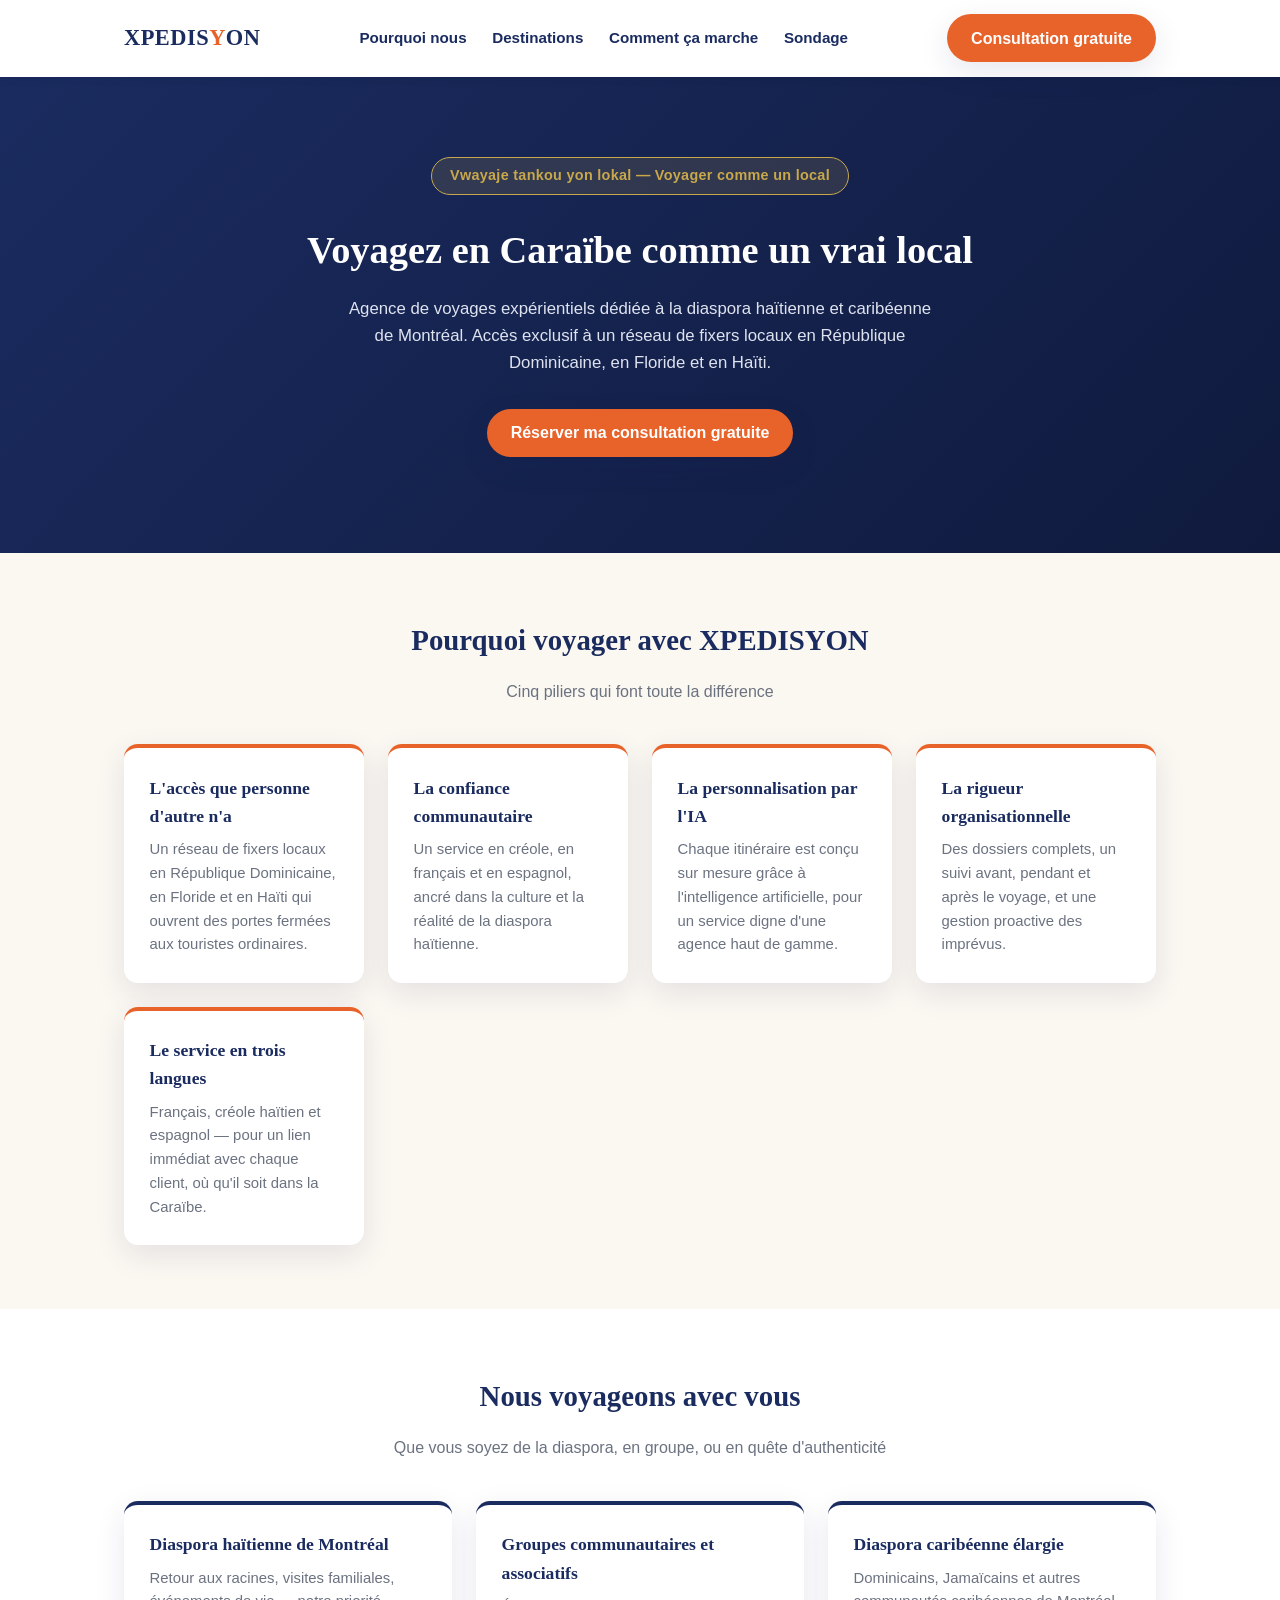
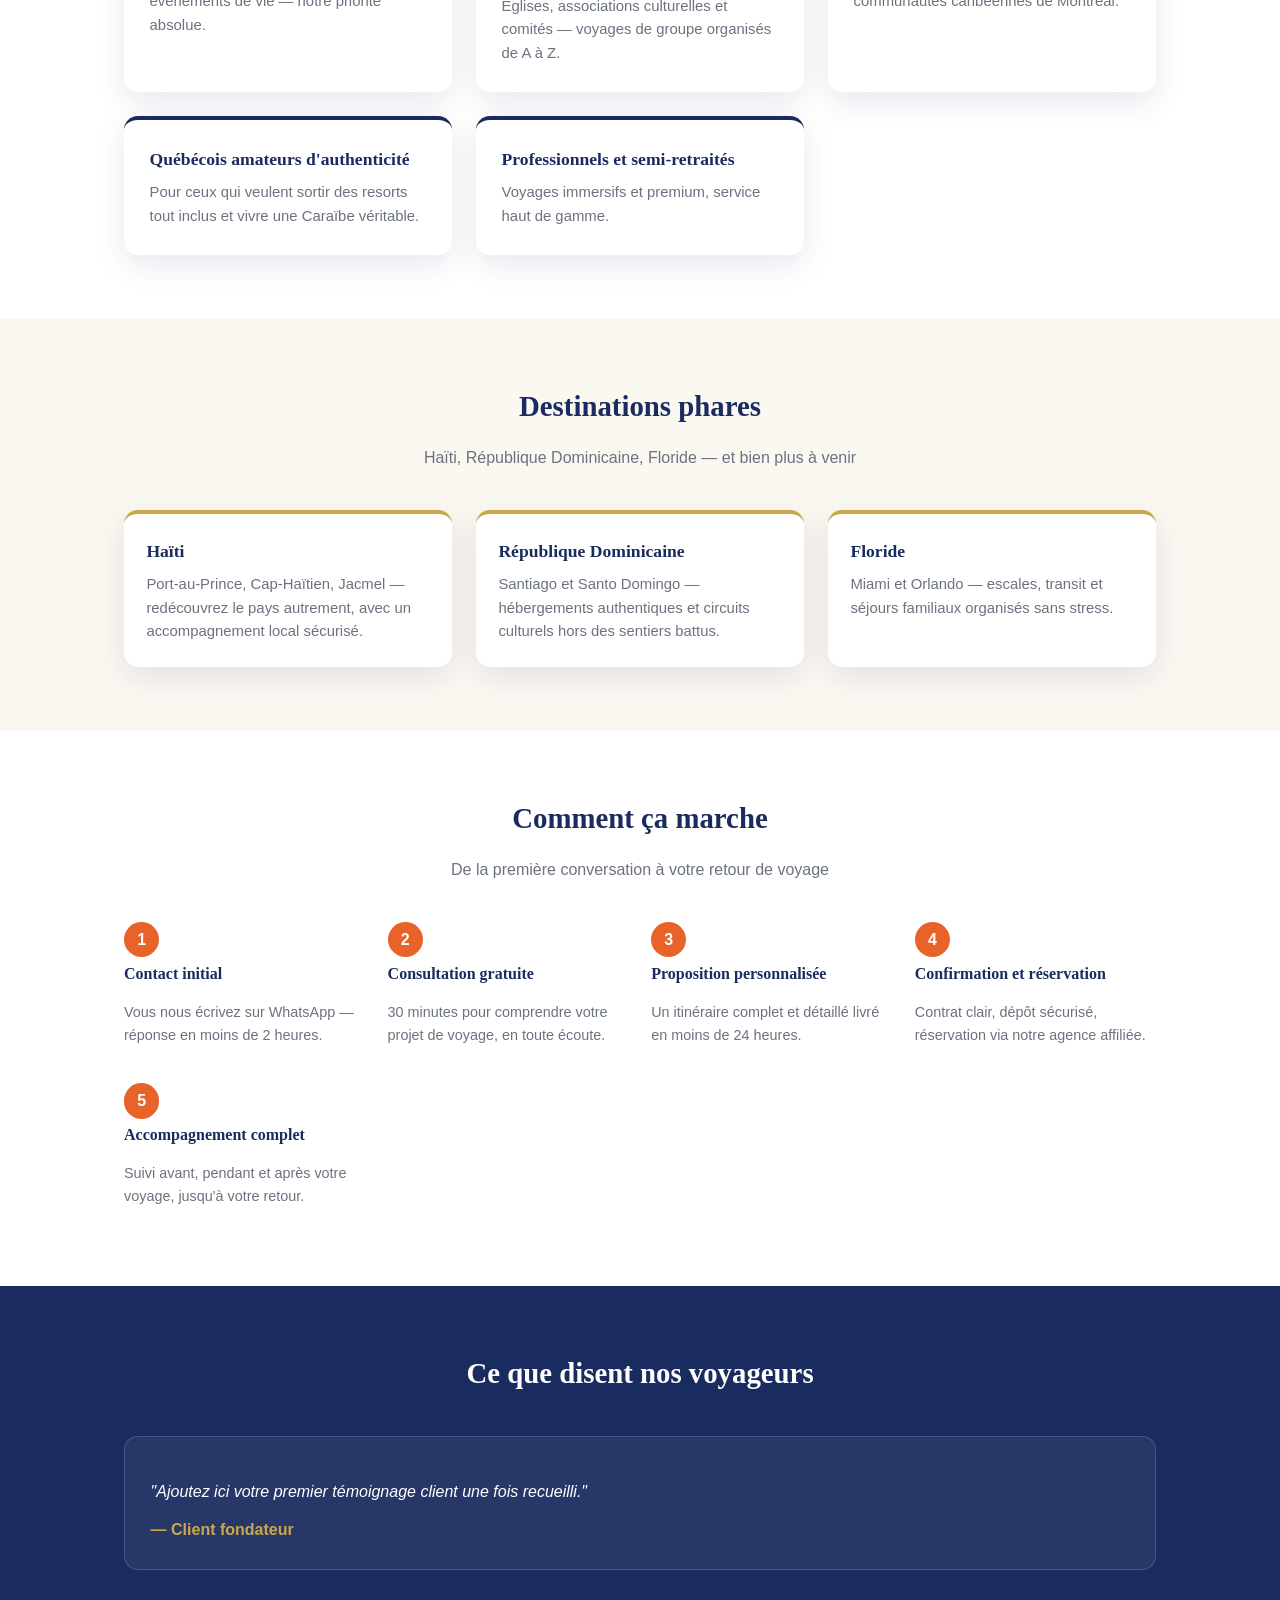
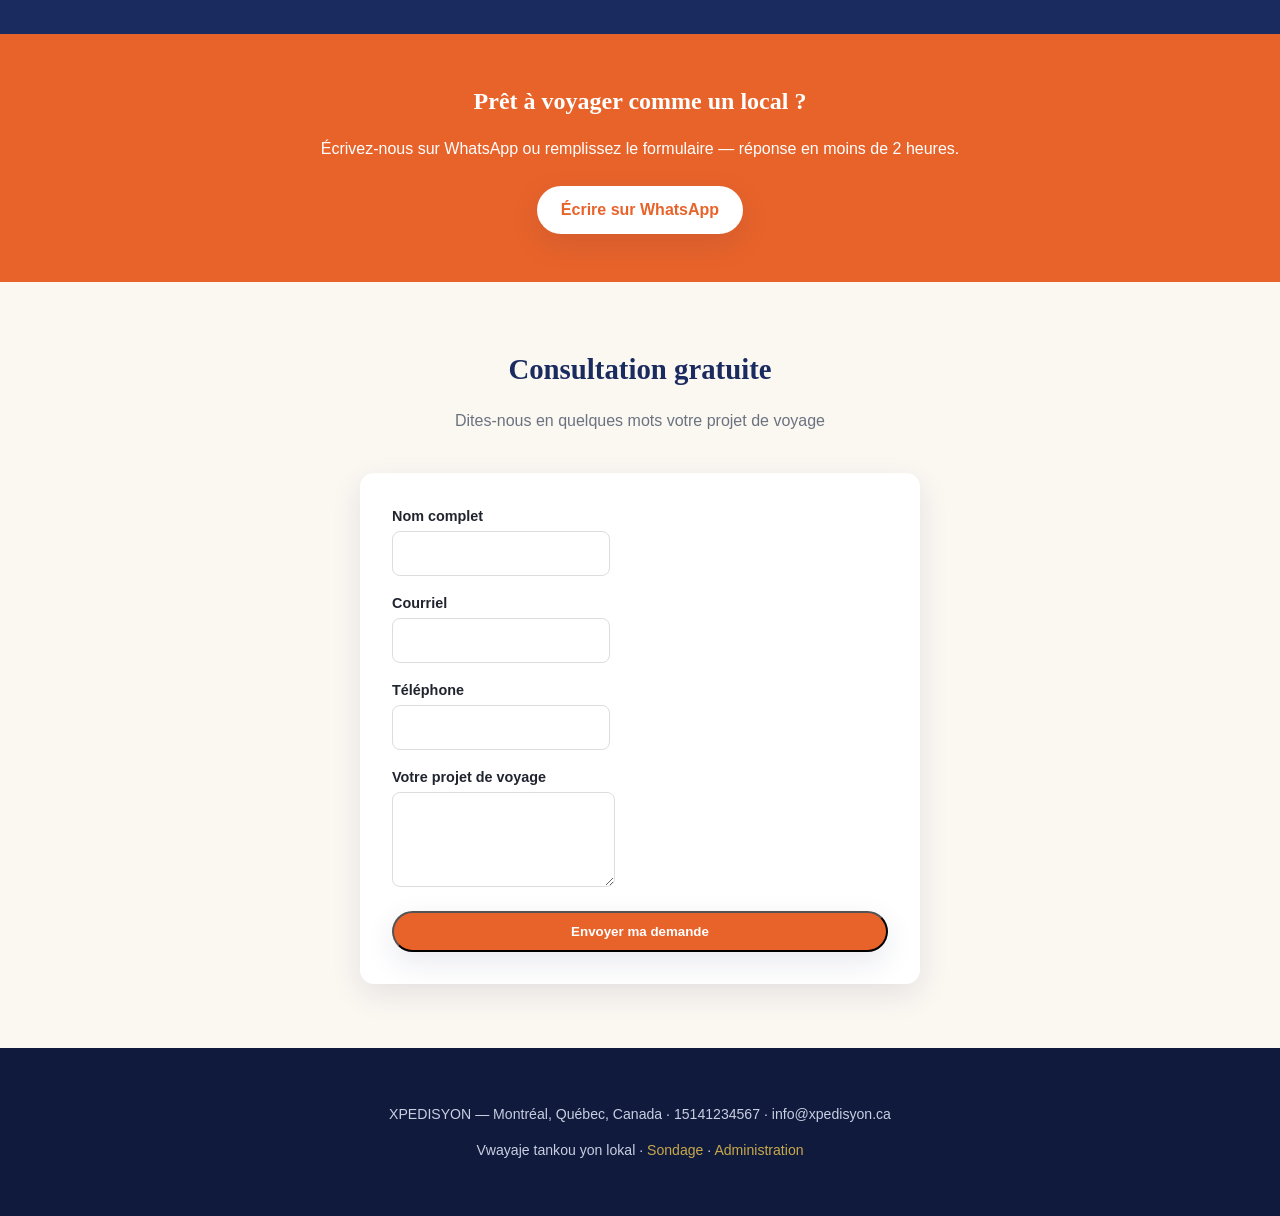
==== index.html @ b0c788e8 "Add files via upload Site initial XPEDISYON" ====
<!doctype html>
<html lang="fr">
<head>
<meta charset="utf-8" />
<meta name="viewport" content="width=device-width, initial-scale=1" />
<title>XPEDISYON — Voyages expérientiels caribéens</title>
<meta name="description" content="Agence de voyages expérientiels pour la diaspora haïtienne et caribéenne de Montréal. Vwayaje tankou yon lokal." />
<script src="https://identity.netlify.com/v1/netlify-identity-widget.js"></script>
<style>
  :root{
    --orange:#E8632A;
    --navy:#1A2B5F;
    --gold:#C9A84C;
    --cream:#FBF7F1;
    --ink:#20242E;
    --muted:#6B7280;
    --radius:14px;
    --shadow:0 10px 30px rgba(26,43,95,.10);
  }
  *{box-sizing:border-box}
  body{margin:0;font-family:"Segoe UI",Helvetica,Arial,sans-serif;color:var(--ink);background:var(--cream);line-height:1.6}
  h1,h2,h3{font-family:Georgia,"Times New Roman",serif;color:var(--navy);margin:0 0 .5rem}
  a{color:inherit}
  .wrap{max-width:1080px;margin:0 auto;padding:0 1.5rem}

  header{position:sticky;top:0;background:#fff;box-shadow:0 2px 10px rgba(0,0,0,.05);z-index:50}
  nav{display:flex;align-items:center;justify-content:space-between;padding:.9rem 1.5rem;max-width:1080px;margin:0 auto}
  .logo{font-family:Georgia,serif;font-weight:700;font-size:1.4rem;color:var(--navy);letter-spacing:.5px}
  .logo span{color:var(--orange)}
  .navlinks{display:flex;gap:1.6rem;font-size:.95rem;font-weight:600}
  .navlinks a{text-decoration:none;color:var(--navy)}
  .btn{display:inline-block;background:var(--orange);color:#fff;padding:.7rem 1.5rem;border-radius:999px;font-weight:700;text-decoration:none;box-shadow:var(--shadow);transition:transform .15s}
  .btn:hover{transform:translateY(-2px)}
  .btn-outline{background:transparent;border:2px solid var(--orange);color:var(--orange)}

  .hero{background:linear-gradient(135deg,var(--navy) 0%,#0f1a3d 100%);color:#fff;padding:5rem 0 6rem;text-align:center}
  .hero h1{color:#fff;font-size:2.4rem;max-width:760px;margin:0 auto .9rem}
  .hero p{max-width:600px;margin:0 auto 2rem;color:#dfe3f0;font-size:1.05rem}
  .slogan{display:inline-block;background:rgba(201,168,76,.15);border:1px solid var(--gold);color:var(--gold);padding:.4rem 1.1rem;border-radius:999px;font-weight:700;margin-bottom:1.6rem;font-size:.9rem;letter-spacing:.3px}

  section{padding:4rem 0}
  .section-title{text-align:center;max-width:640px;margin:0 auto 2.5rem}
  .section-title h2{font-size:1.8rem}
  .section-title p{color:var(--muted)}

  .grid{display:grid;gap:1.5rem}
  .grid-5{grid-template-columns:repeat(auto-fit,minmax(220px,1fr))}
  .grid-3{grid-template-columns:repeat(auto-fit,minmax(260px,1fr))}

  .card{background:#fff;border-radius:var(--radius);padding:1.6rem;box-shadow:var(--shadow);border-top:4px solid var(--orange)}
  .card h3{font-size:1.1rem;margin-bottom:.5rem}
  .card p{color:var(--muted);font-size:.93rem;margin:0}

  .segments .card{border-top-color:var(--navy)}
  .destinations .card{border-top-color:var(--gold);overflow:hidden;padding:0}
  .destinations .card img{width:100%;height:170px;object-fit:cover;display:block;background:#e5e5e5}
  .destinations .card .inner{padding:1.4rem}

  .process{background:#fff}
  .steps{counter-reset:step;display:grid;gap:1.4rem;grid-template-columns:repeat(auto-fit,minmax(200px,1fr))}
  .step{position:relative;padding-top:2.4rem}
  .step::before{counter-increment:step;content:counter(step);position:absolute;top:0;left:0;width:2.2rem;height:2.2rem;border-radius:50%;background:var(--orange);color:#fff;display:flex;align-items:center;justify-content:center;font-weight:700}
  .step h3{font-size:1rem}
  .step p{color:var(--muted);font-size:.9rem}

  .testimonials{background:var(--navy);color:#fff}
  .testimonials .section-title h2, .testimonials .section-title p{color:#fff}
  .t-card{background:rgba(255,255,255,.06);border:1px solid rgba(255,255,255,.15);border-radius:var(--radius);padding:1.6rem}
  .t-card p.quote{font-style:italic;margin-bottom:.8rem}
  .t-card p.name{color:var(--gold);font-weight:700;margin:0}

  .cta-band{background:var(--orange);color:#fff;text-align:center;padding:3rem 0}
  .cta-band h2{color:#fff}
  .cta-band .btn{background:#fff;color:var(--orange)}

  form.contact-form{display:grid;gap:1rem;max-width:560px;margin:0 auto;background:#fff;padding:2rem;border-radius:var(--radius);box-shadow:var(--shadow)}
  form.contact-form input, form.contact-form textarea{padding:.8rem;border:1px solid #ddd;border-radius:8px;font-family:inherit;font-size:.95rem}
  form.contact-form label{font-weight:600;font-size:.9rem;margin-bottom:.2rem;display:block}

  footer{background:#0f1a3d;color:#c9cee0;padding:2.5rem 0;text-align:center;font-size:.88rem}
  footer a{color:var(--gold);text-decoration:none}

  @media(max-width:640px){
    .navlinks{display:none}
    .hero h1{font-size:1.8rem}
  }
</style>
</head>
<body>

<header>
  <nav>
    <div class="logo">XPEDIS<span>Y</span>ON</div>
    <div class="navlinks">
      <a href="#piliers">Pourquoi nous</a>
      <a href="#destinations">Destinations</a>
      <a href="#processus">Comment ça marche</a>
      <a href="/sondage">Sondage</a>
    </div>
    <a href="#contact" class="btn">Consultation gratuite</a>
  </nav>
</header>

<section class="hero">
  <div class="wrap">
    <div class="slogan" id="slogan-full">Vwayaje tankou yon lokal</div>
    <h1 id="hero-titre">Voyagez en Caraïbe comme un vrai local</h1>
    <p id="hero-texte">Agence de voyages expérientiels dédiée à la diaspora haïtienne et caribéenne de Montréal.</p>
    <a href="#contact" class="btn">Réserver ma consultation gratuite</a>
  </div>
</section>

<section id="piliers">
  <div class="wrap">
    <div class="section-title">
      <h2>Pourquoi voyager avec XPEDISYON</h2>
      <p>Cinq piliers qui font toute la différence</p>
    </div>
    <div class="grid grid-5" id="piliers-list"></div>
  </div>
</section>

<section class="segments" style="background:#fff">
  <div class="wrap">
    <div class="section-title">
      <h2>Nous voyageons avec vous</h2>
      <p>Que vous soyez de la diaspora, en groupe, ou en quête d'authenticité</p>
    </div>
    <div class="grid grid-3" id="segments-list"></div>
  </div>
</section>

<section id="destinations" class="destinations">
  <div class="wrap">
    <div class="section-title">
      <h2>Destinations phares</h2>
      <p>Haïti, République Dominicaine, Floride — et bien plus à venir</p>
    </div>
    <div class="grid grid-3" id="destinations-list"></div>
  </div>
</section>

<section id="processus" class="process">
  <div class="wrap">
    <div class="section-title">
      <h2>Comment ça marche</h2>
      <p>De la première conversation à votre retour de voyage</p>
    </div>
    <div class="steps" id="processus-list"></div>
  </div>
</section>

<section class="testimonials">
  <div class="wrap">
    <div class="section-title">
      <h2>Ce que disent nos voyageurs</h2>
      <p></p>
    </div>
    <div class="grid grid-3" id="temoignages-list"></div>
  </div>
</section>

<div class="cta-band">
  <div class="wrap">
    <h2>Prêt à voyager comme un local ?</h2>
    <p style="margin-bottom:1.5rem">Écrivez-nous sur WhatsApp ou remplissez le formulaire — réponse en moins de 2 heures.</p>
    <a id="whatsapp-link" href="#" target="_blank" class="btn">Écrire sur WhatsApp</a>
  </div>
</div>

<section id="contact">
  <div class="wrap">
    <div class="section-title">
      <h2>Consultation gratuite</h2>
      <p>Dites-nous en quelques mots votre projet de voyage</p>
    </div>
    <form name="contact-xpedisyon" method="POST" data-netlify="true" netlify-honeypot="bot-field" class="contact-form">
      <input type="hidden" name="form-name" value="contact-xpedisyon" />
      <p class="hidden" style="display:none">
        <label>Ne pas remplir : <input name="bot-field" /></label>
      </p>
      <div>
        <label for="nom">Nom complet</label>
        <input type="text" id="nom" name="nom" required />
      </div>
      <div>
        <label for="courriel">Courriel</label>
        <input type="email" id="courriel" name="courriel" required />
      </div>
      <div>
        <label for="telephone">Téléphone</label>
        <input type="tel" id="telephone" name="telephone" />
      </div>
      <div>
        <label for="message">Votre projet de voyage</label>
        <textarea id="message" name="message" rows="4" required></textarea>
      </div>
      <button type="submit" class="btn">Envoyer ma demande</button>
    </form>
  </div>
</section>

<footer>
  <div class="wrap">
    <p id="footer-contact">XPEDISYON — Montréal, Québec, Canada</p>
    <p>Vwayaje tankou yon lokal · <a href="/sondage">Sondage</a> · <a href="/admin/">Administration</a></p>
  </div>
</footer>

<script>
  // Redirection standard Netlify Identity vers le panneau d'administration après confirmation
  if (window.netlifyIdentity) {
    window.netlifyIdentity.on("init", user => {
      if (!user) {
        window.netlifyIdentity.on("login", () => {
          document.location.href = "/admin/";
        });
      }
    });
  }

  fetch("config.json")
    .then(r => r.json())
    .then(d => {
      if (d.site) {
        document.getElementById("slogan-full").textContent = d.site.slogan + " — " + d.site.slogan_traduction;
        document.getElementById("hero-titre").textContent = d.site.hero_titre;
        document.getElementById("hero-texte").textContent = d.site.hero_texte;
      }
      if (d.contact) {
        const wa = d.contact.whatsapp || "";
        document.getElementById("whatsapp-link").href = "https://wa.me/" + wa;
        document.getElementById("footer-contact").textContent =
          "XPEDISYON — " + (d.contact.ville || "") +
          " · " + (d.contact.telephone || "") +
          " · " + (d.contact.email || "");
      }
      const piliers = document.getElementById("piliers-list");
      (d.piliers || []).forEach(p => {
        piliers.innerHTML += `<div class="card"><h3>${p.titre}</h3><p>${p.description}</p></div>`;
      });
      const segments = document.getElementById("segments-list");
      (d.segments || []).forEach(s => {
        segments.innerHTML += `<div class="card"><h3>${s.nom}</h3><p>${s.description}</p></div>`;
      });
      const dest = document.getElementById("destinations-list");
      (d.destinations || []).forEach(x => {
        dest.innerHTML += `<div class="card"><img src="${x.image || ''}" alt="${x.nom}" onerror="this.style.display='none'"/><div class="inner"><h3>${x.nom}</h3><p>${x.description}</p></div></div>`;
      });
      const proc = document.getElementById("processus-list");
      (d.processus || []).forEach(p => {
        proc.innerHTML += `<div class="step"><h3>${p.titre}</h3><p>${p.description}</p></div>`;
      });
      const temo = document.getElementById("temoignages-list");
      (d.temoignages || []).forEach(t => {
        temo.innerHTML += `<div class="t-card"><p class="quote">"${t.texte}"</p><p class="name">— ${t.nom}</p></div>`;
      });
    })
    .catch(err => console.warn("config.json non chargé :", err));
</script>

</body>
</html>
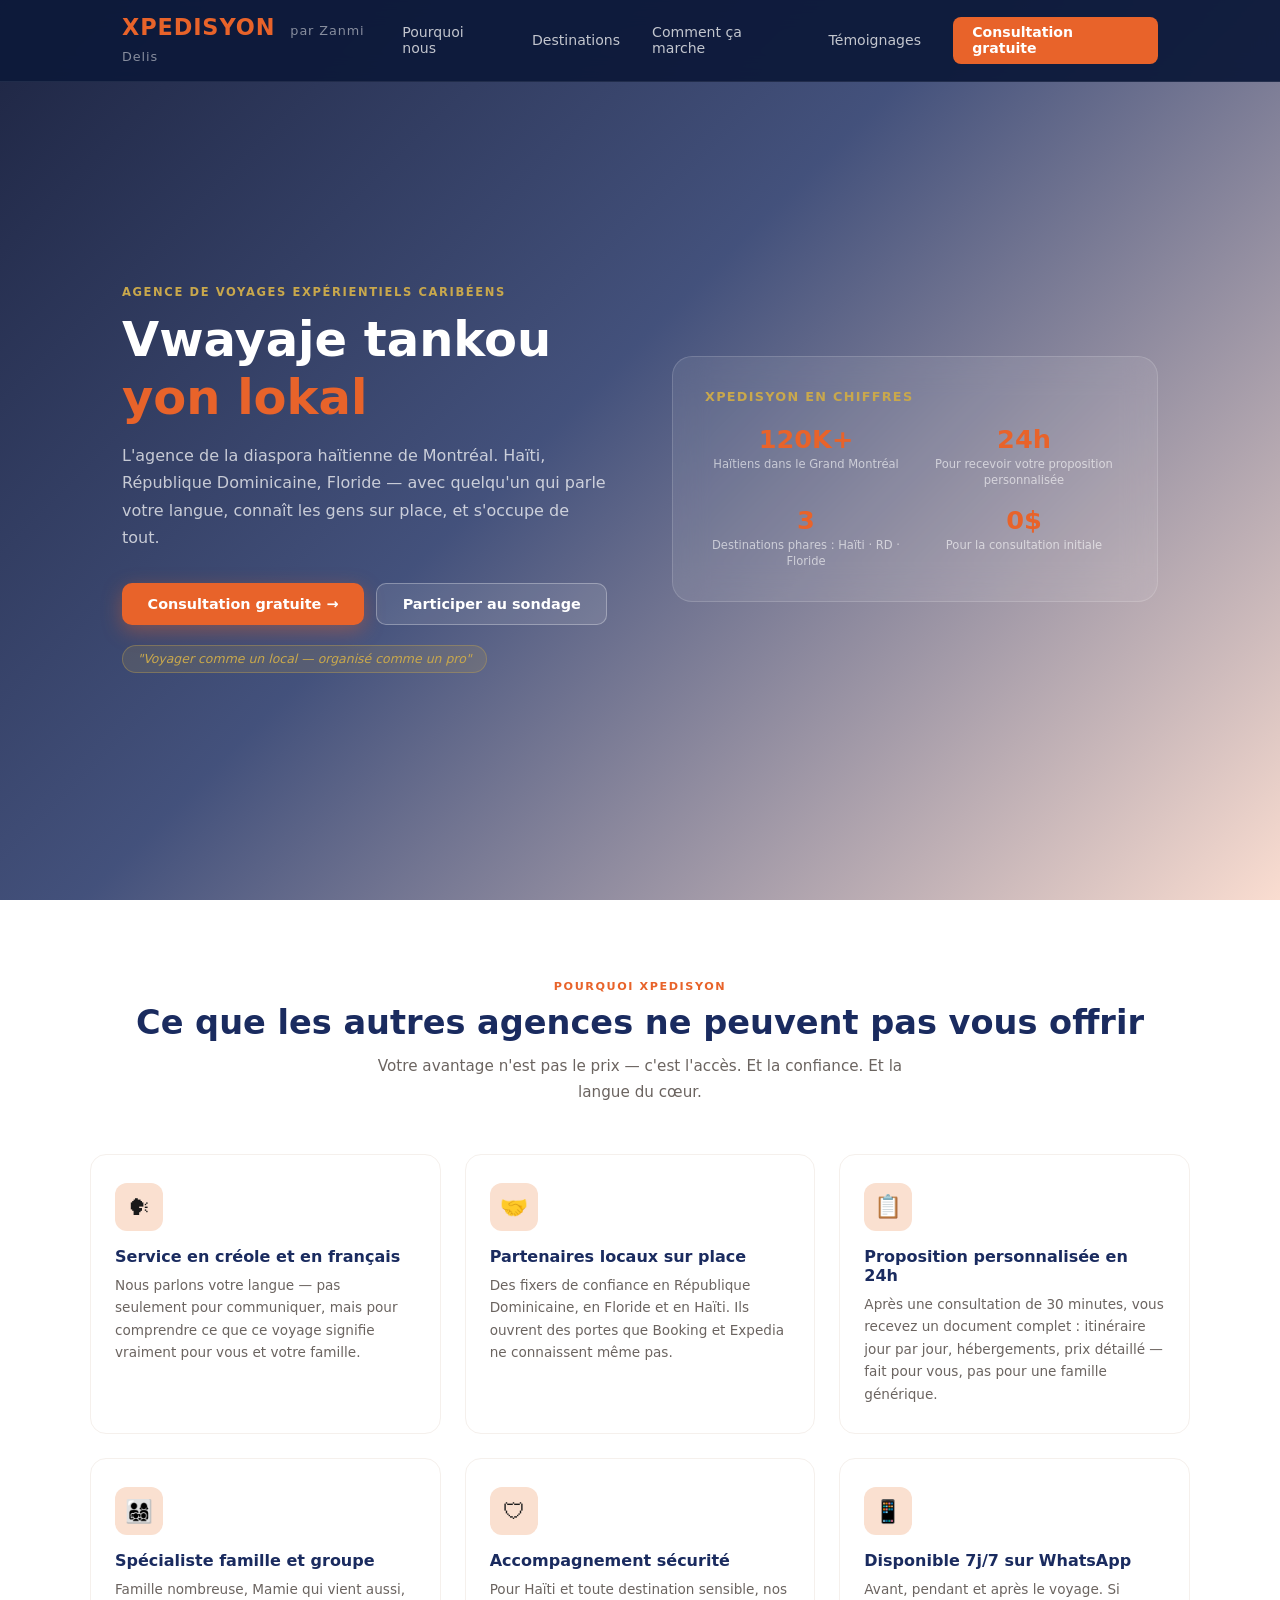
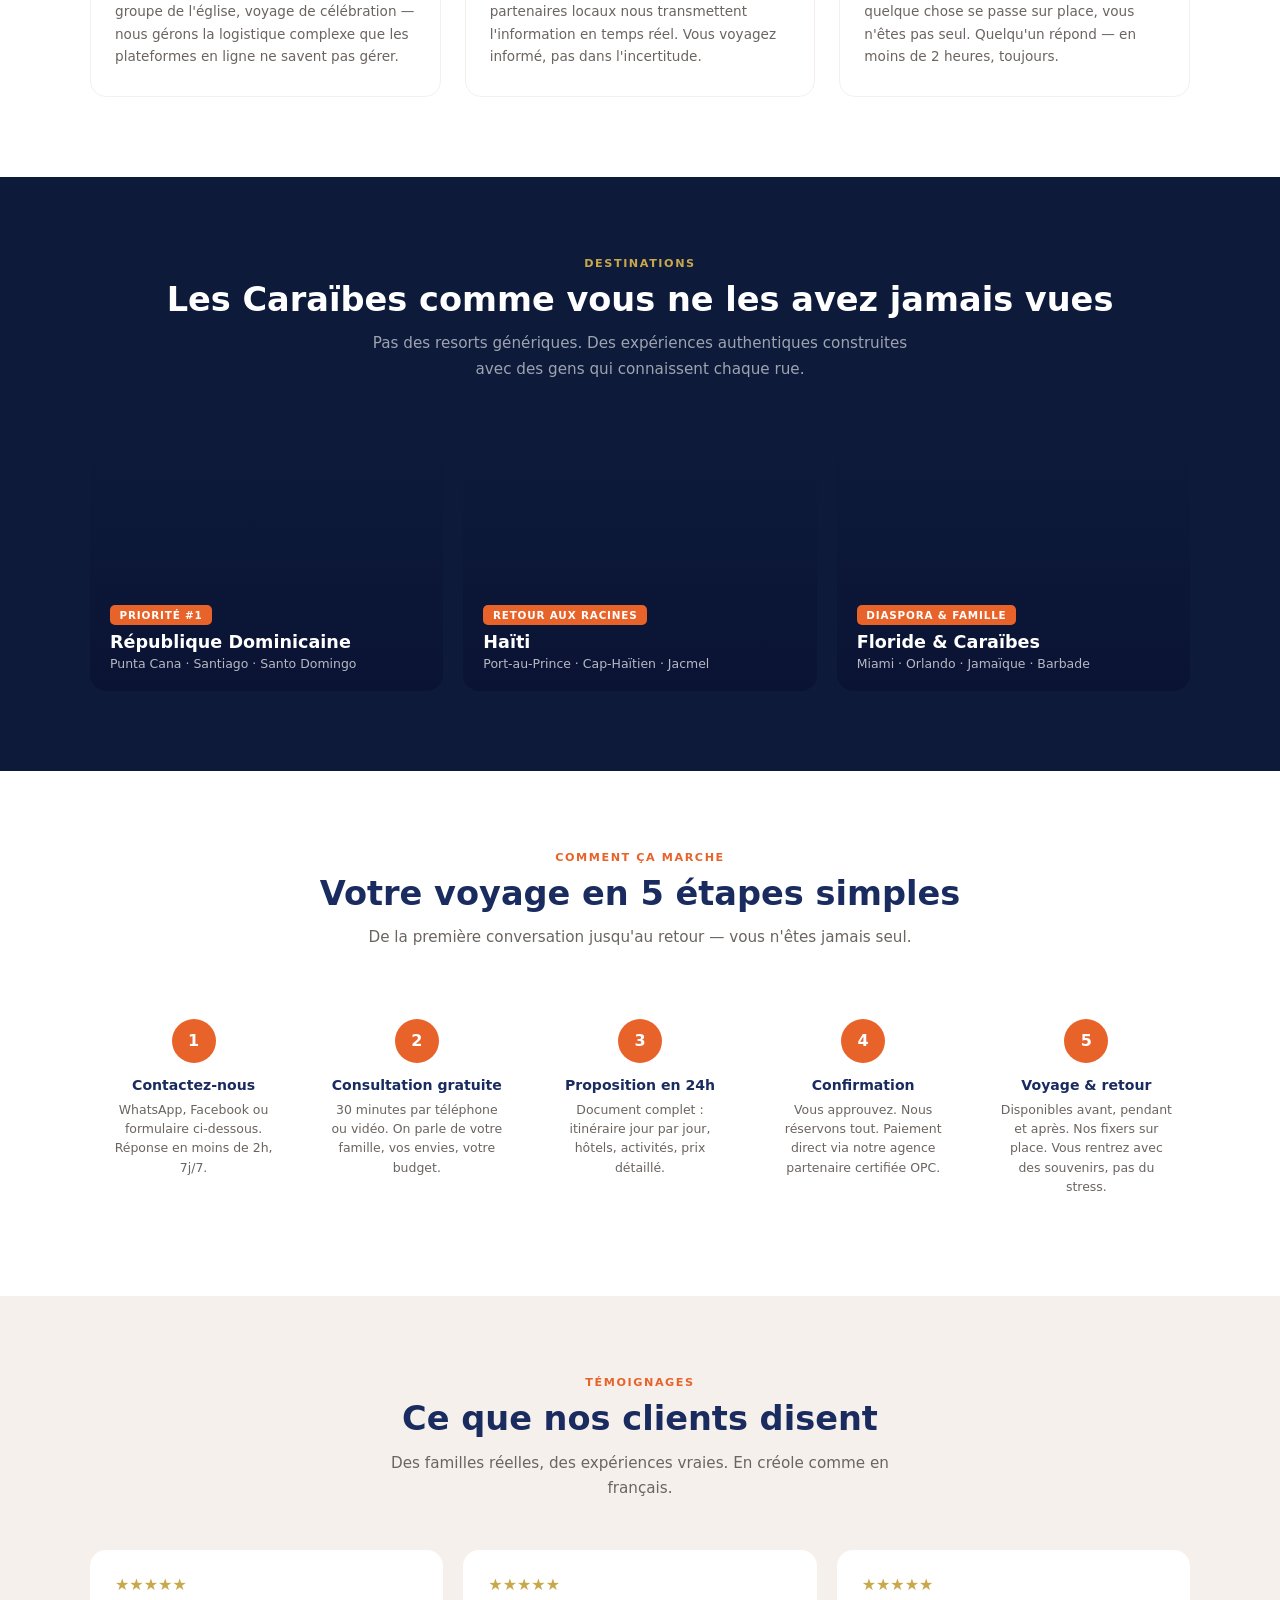
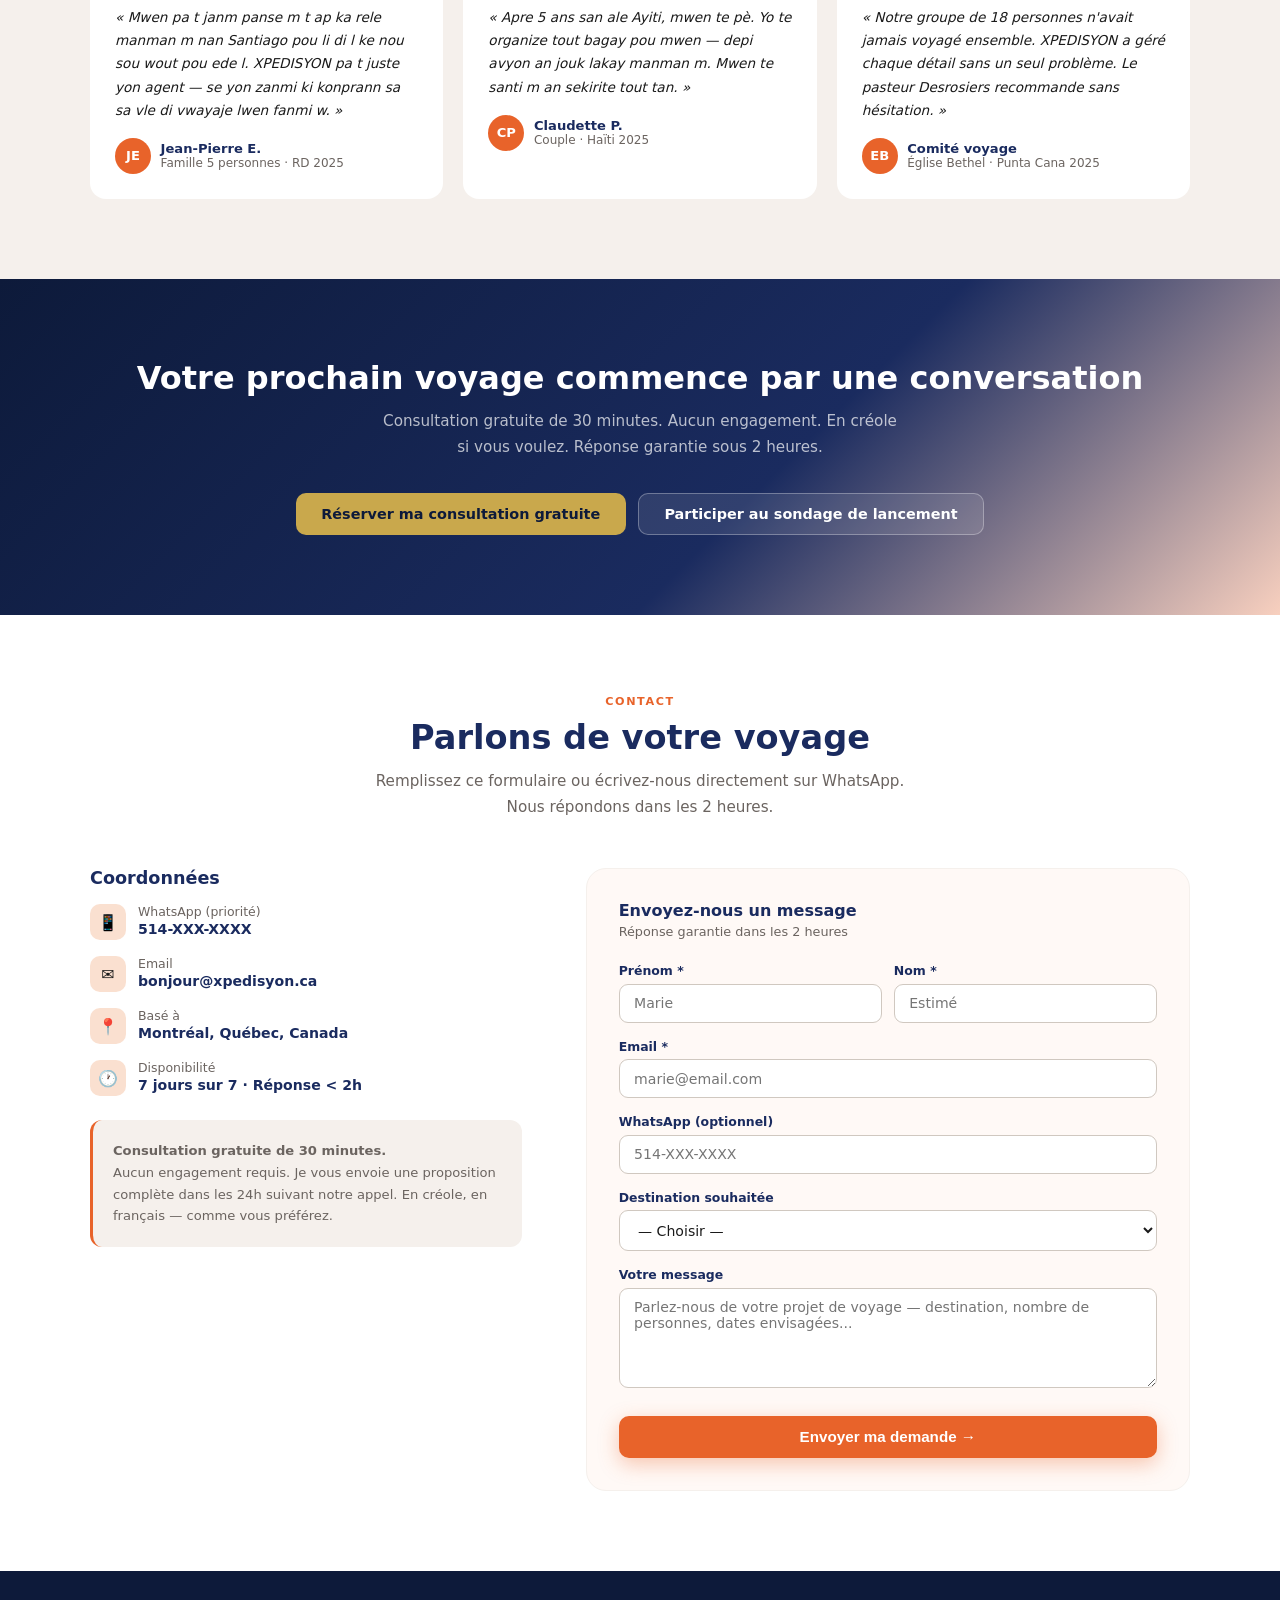
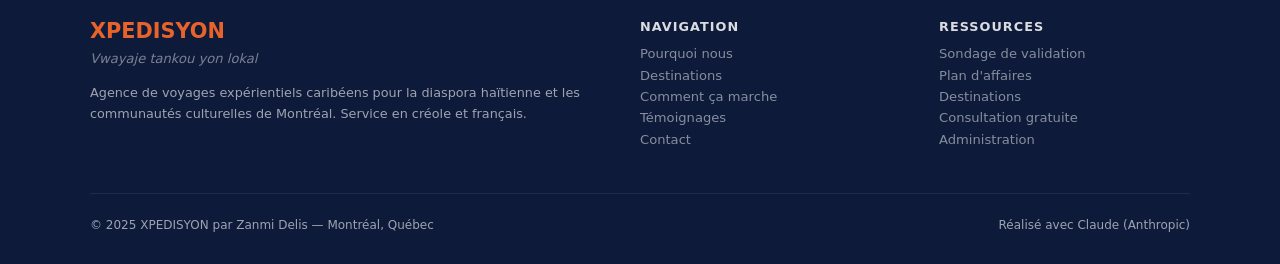
==== commit 4ae321b6: "Add files via upload" ====
--- a/index.html
+++ b/index.html
@@ -1,263 +1,434 @@
-<!doctype html>
+<!DOCTYPE html>
 <html lang="fr">
 <head>
-<meta charset="utf-8" />
-<meta name="viewport" content="width=device-width, initial-scale=1" />
-<title>XPEDISYON — Voyages expérientiels caribéens</title>
-<meta name="description" content="Agence de voyages expérientiels pour la diaspora haïtienne et caribéenne de Montréal. Vwayaje tankou yon lokal." />
+<meta charset="UTF-8">
+<meta name="viewport" content="width=device-width, initial-scale=1.0">
+<title>XPEDISYON — Agence de voyages expérientiels caribéens</title>
+<meta name="description" content="Agence de voyages caribéens pour la diaspora haïtienne de Montréal. Service en créole et français. Partenaires locaux sur place. Consultation gratuite.">
 <script src="https://identity.netlify.com/v1/netlify-identity-widget.js"></script>
 <style>
-  :root{
-    --orange:#E8632A;
-    --navy:#1A2B5F;
-    --gold:#C9A84C;
-    --cream:#FBF7F1;
-    --ink:#20242E;
-    --muted:#6B7280;
-    --radius:14px;
-    --shadow:0 10px 30px rgba(26,43,95,.10);
-  }
-  *{box-sizing:border-box}
-  body{margin:0;font-family:"Segoe UI",Helvetica,Arial,sans-serif;color:var(--ink);background:var(--cream);line-height:1.6}
-  h1,h2,h3{font-family:Georgia,"Times New Roman",serif;color:var(--navy);margin:0 0 .5rem}
-  a{color:inherit}
-  .wrap{max-width:1080px;margin:0 auto;padding:0 1.5rem}
-
-  header{position:sticky;top:0;background:#fff;box-shadow:0 2px 10px rgba(0,0,0,.05);z-index:50}
-  nav{display:flex;align-items:center;justify-content:space-between;padding:.9rem 1.5rem;max-width:1080px;margin:0 auto}
-  .logo{font-family:Georgia,serif;font-weight:700;font-size:1.4rem;color:var(--navy);letter-spacing:.5px}
-  .logo span{color:var(--orange)}
-  .navlinks{display:flex;gap:1.6rem;font-size:.95rem;font-weight:600}
-  .navlinks a{text-decoration:none;color:var(--navy)}
-  .btn{display:inline-block;background:var(--orange);color:#fff;padding:.7rem 1.5rem;border-radius:999px;font-weight:700;text-decoration:none;box-shadow:var(--shadow);transition:transform .15s}
-  .btn:hover{transform:translateY(-2px)}
-  .btn-outline{background:transparent;border:2px solid var(--orange);color:var(--orange)}
-
-  .hero{background:linear-gradient(135deg,var(--navy) 0%,#0f1a3d 100%);color:#fff;padding:5rem 0 6rem;text-align:center}
-  .hero h1{color:#fff;font-size:2.4rem;max-width:760px;margin:0 auto .9rem}
-  .hero p{max-width:600px;margin:0 auto 2rem;color:#dfe3f0;font-size:1.05rem}
-  .slogan{display:inline-block;background:rgba(201,168,76,.15);border:1px solid var(--gold);color:var(--gold);padding:.4rem 1.1rem;border-radius:999px;font-weight:700;margin-bottom:1.6rem;font-size:.9rem;letter-spacing:.3px}
-
-  section{padding:4rem 0}
-  .section-title{text-align:center;max-width:640px;margin:0 auto 2.5rem}
-  .section-title h2{font-size:1.8rem}
-  .section-title p{color:var(--muted)}
-
-  .grid{display:grid;gap:1.5rem}
-  .grid-5{grid-template-columns:repeat(auto-fit,minmax(220px,1fr))}
-  .grid-3{grid-template-columns:repeat(auto-fit,minmax(260px,1fr))}
-
-  .card{background:#fff;border-radius:var(--radius);padding:1.6rem;box-shadow:var(--shadow);border-top:4px solid var(--orange)}
-  .card h3{font-size:1.1rem;margin-bottom:.5rem}
-  .card p{color:var(--muted);font-size:.93rem;margin:0}
-
-  .segments .card{border-top-color:var(--navy)}
-  .destinations .card{border-top-color:var(--gold);overflow:hidden;padding:0}
-  .destinations .card img{width:100%;height:170px;object-fit:cover;display:block;background:#e5e5e5}
-  .destinations .card .inner{padding:1.4rem}
-
-  .process{background:#fff}
-  .steps{counter-reset:step;display:grid;gap:1.4rem;grid-template-columns:repeat(auto-fit,minmax(200px,1fr))}
-  .step{position:relative;padding-top:2.4rem}
-  .step::before{counter-increment:step;content:counter(step);position:absolute;top:0;left:0;width:2.2rem;height:2.2rem;border-radius:50%;background:var(--orange);color:#fff;display:flex;align-items:center;justify-content:center;font-weight:700}
-  .step h3{font-size:1rem}
-  .step p{color:var(--muted);font-size:.9rem}
-
-  .testimonials{background:var(--navy);color:#fff}
-  .testimonials .section-title h2, .testimonials .section-title p{color:#fff}
-  .t-card{background:rgba(255,255,255,.06);border:1px solid rgba(255,255,255,.15);border-radius:var(--radius);padding:1.6rem}
-  .t-card p.quote{font-style:italic;margin-bottom:.8rem}
-  .t-card p.name{color:var(--gold);font-weight:700;margin:0}
-
-  .cta-band{background:var(--orange);color:#fff;text-align:center;padding:3rem 0}
-  .cta-band h2{color:#fff}
-  .cta-band .btn{background:#fff;color:var(--orange)}
-
-  form.contact-form{display:grid;gap:1rem;max-width:560px;margin:0 auto;background:#fff;padding:2rem;border-radius:var(--radius);box-shadow:var(--shadow)}
-  form.contact-form input, form.contact-form textarea{padding:.8rem;border:1px solid #ddd;border-radius:8px;font-family:inherit;font-size:.95rem}
-  form.contact-form label{font-weight:600;font-size:.9rem;margin-bottom:.2rem;display:block}
-
-  footer{background:#0f1a3d;color:#c9cee0;padding:2.5rem 0;text-align:center;font-size:.88rem}
-  footer a{color:var(--gold);text-decoration:none}
-
-  @media(max-width:640px){
-    .navlinks{display:none}
-    .hero h1{font-size:1.8rem}
-  }
+:root{
+  --orange:#E8632A; --orange-dark:#C4511F; --orange-light:#FAE0D0;
+  --navy:#1A2B5F; --navy-dark:#0D1A3A; --teal:#1B7A8A;
+  --gold:#C9A84C; --white:#FFFFFF; --off:#FFF9F6;
+  --gray:#F5F0EC; --mid:#D0C8C0; --muted:#6B6460; --text:#1A1A1A;
+}
+*{box-sizing:border-box;margin:0;padding:0}
+html{scroll-behavior:smooth}
+body{font-family:'Segoe UI',system-ui,sans-serif;color:var(--text);background:var(--white)}
+
+/* NAV */
+nav{position:fixed;top:0;left:0;right:0;z-index:100;background:rgba(13,26,58,.95);backdrop-filter:blur(12px);border-bottom:1px solid rgba(255,255,255,.08)}
+.nav-inner{max-width:1100px;margin:0 auto;padding:.9rem 2rem;display:flex;align-items:center;justify-content:space-between}
+.nav-logo{font-size:1.4rem;font-weight:800;color:var(--orange);letter-spacing:.04em;text-decoration:none}
+.nav-logo span{font-weight:400;font-size:.8rem;color:rgba(255,255,255,.5);margin-left:.4rem}
+.nav-links{display:flex;gap:2rem;align-items:center}
+.nav-links a{color:rgba(255,255,255,.75);text-decoration:none;font-size:.88rem;transition:color .15s}
+.nav-links a:hover{color:var(--orange)}
+.nav-cta{background:var(--orange);color:#fff!important;padding:.45rem 1.2rem;border-radius:8px;font-weight:600!important}
+.nav-cta:hover{background:var(--orange-dark)!important}
+.hamburger{display:none;flex-direction:column;gap:5px;cursor:pointer;padding:4px}
+.hamburger span{width:22px;height:2px;background:rgba(255,255,255,.8);border-radius:2px;transition:all .3s}
+@media(max-width:680px){
+  .nav-links{display:none;position:fixed;top:58px;left:0;right:0;background:rgba(13,26,58,.98);flex-direction:column;padding:1.5rem 2rem;gap:1.25rem;border-bottom:1px solid rgba(255,255,255,.1)}
+  .nav-links.open{display:flex}
+  .hamburger{display:flex}
+}
+
+/* HERO */
+.hero{min-height:100vh;display:flex;align-items:center;position:relative;overflow:hidden;padding-top:58px}
+.hero-bg{position:absolute;inset:0;background:linear-gradient(135deg,rgba(10,18,50,.92) 0%,rgba(26,43,95,.82) 45%,rgba(232,99,42,.22) 100%),url('https://images.unsplash.com/photo-1506953823976-52e1fdc0149a?w=1600&q=80&fit=crop') center/cover no-repeat}
+.hero-inner{position:relative;z-index:1;max-width:1100px;margin:0 auto;padding:4rem 2rem;display:grid;grid-template-columns:1fr 1fr;gap:4rem;align-items:center}
+.hero-eyebrow{font-size:.72rem;font-weight:700;letter-spacing:.14em;text-transform:uppercase;color:var(--gold);margin-bottom:.75rem}
+.hero-title{font-size:clamp(2rem,4vw,3rem);font-weight:800;color:var(--white);line-height:1.2;margin-bottom:1rem}
+.hero-title span{color:var(--orange)}
+.hero-sub{font-size:1rem;color:rgba(255,255,255,.72);line-height:1.7;margin-bottom:2rem}
+.hero-btns{display:flex;gap:.75rem;flex-wrap:wrap}
+.btn{display:inline-flex;align-items:center;gap:.5rem;padding:.75rem 1.6rem;border-radius:10px;font-size:.9rem;font-weight:600;cursor:pointer;text-decoration:none;transition:all .2s;border:none}
+.btn-primary{background:var(--orange);color:#fff;box-shadow:0 6px 20px rgba(232,99,42,.4)}
+.btn-primary:hover{background:var(--orange-dark);transform:translateY(-2px)}
+.btn-outline{background:rgba(255,255,255,.1);color:#fff;border:1.5px solid rgba(255,255,255,.3)}
+.btn-outline:hover{background:rgba(255,255,255,.18)}
+.hero-card{background:rgba(255,255,255,.08);backdrop-filter:blur(16px);border:1px solid rgba(255,255,255,.15);border-radius:20px;padding:2rem}
+.hero-card h3{color:var(--gold);font-size:.8rem;letter-spacing:.1em;text-transform:uppercase;margin-bottom:1.25rem}
+.stat-grid{display:grid;grid-template-columns:1fr 1fr;gap:1rem}
+.stat{text-align:center}
+.stat-num{font-size:1.6rem;font-weight:800;color:var(--orange)}
+.stat-label{font-size:.72rem;color:rgba(255,255,255,.6);margin-top:2px;line-height:1.4}
+.slogan-pill{display:inline-block;background:rgba(201,168,76,.15);border:1px solid rgba(201,168,76,.35);color:var(--gold);font-size:.78rem;font-style:italic;padding:.35rem .9rem;border-radius:20px;margin-top:1.25rem}
+@media(max-width:768px){
+  .hero-inner{grid-template-columns:1fr;gap:2.5rem}
+  .hero-card{display:none}
+}
+
+/* DIFFERENTIATEURS */
+.section{padding:5rem 2rem}
+.section-inner{max-width:1100px;margin:0 auto}
+.section-eyebrow{font-size:.7rem;font-weight:700;letter-spacing:.14em;text-transform:uppercase;color:var(--orange);margin-bottom:.5rem;text-align:center}
+.section-title{font-size:clamp(1.5rem,3vw,2.1rem);font-weight:800;color:var(--navy);text-align:center;margin-bottom:.6rem;line-height:1.3}
+.section-sub{font-size:.95rem;color:var(--muted);text-align:center;max-width:560px;margin:0 auto 3rem;line-height:1.7}
+.pillars{display:grid;grid-template-columns:repeat(3,1fr);gap:1.5rem}
+@media(max-width:760px){.pillars{grid-template-columns:1fr}}
+.pillar{background:var(--white);border:1.5px solid var(--gray);border-radius:16px;padding:1.75rem 1.5rem;transition:all .2s}
+.pillar:hover{border-color:var(--orange);box-shadow:0 8px 30px rgba(232,99,42,.1);transform:translateY(-3px)}
+.pillar-icon{width:48px;height:48px;border-radius:12px;background:var(--orange-light);display:flex;align-items:center;justify-content:center;margin-bottom:1rem;font-size:1.4rem}
+.pillar h3{font-size:1rem;font-weight:700;color:var(--navy);margin-bottom:.5rem}
+.pillar p{font-size:.85rem;color:var(--muted);line-height:1.65}
+
+/* DESTINATIONS */
+.destinations-bg{background:var(--navy-dark);padding:5rem 2rem}
+.dest-grid{display:grid;grid-template-columns:repeat(3,1fr);gap:1.25rem;margin-top:3rem}
+@media(max-width:760px){.dest-grid{grid-template-columns:1fr}}
+.dest-card{border-radius:16px;overflow:hidden;position:relative;height:260px;cursor:pointer;transition:transform .2s}
+.dest-card:hover{transform:scale(1.02)}
+.dest-img{position:absolute;inset:0;background-size:cover;background-position:center}
+.dest-overlay{position:absolute;inset:0;background:linear-gradient(to top,rgba(10,18,50,.9) 0%,rgba(10,18,50,.2) 60%,transparent 100%)}
+.dest-content{position:absolute;bottom:0;left:0;right:0;padding:1.25rem}
+.dest-tag{display:inline-block;background:var(--orange);color:#fff;font-size:.65rem;font-weight:700;letter-spacing:.08em;text-transform:uppercase;padding:.25rem .6rem;border-radius:5px;margin-bottom:.4rem}
+.dest-name{font-size:1.1rem;font-weight:700;color:#fff;margin-bottom:.25rem}
+.dest-sub{font-size:.78rem;color:rgba(255,255,255,.7)}
+.section-title-light{color:var(--white)!important}
+.section-sub-light{color:rgba(255,255,255,.6)!important}
+
+/* COMMENT CA MARCHE */
+.steps{display:grid;grid-template-columns:repeat(5,1fr);gap:1rem;margin-top:3rem;position:relative}
+@media(max-width:900px){.steps{grid-template-columns:1fr 1fr}}
+@media(max-width:500px){.steps{grid-template-columns:1fr}}
+.step{text-align:center;padding:1.25rem 1rem}
+.step-num{width:44px;height:44px;border-radius:50%;background:var(--orange);color:#fff;font-size:1rem;font-weight:800;display:flex;align-items:center;justify-content:center;margin:0 auto .9rem}
+.step h4{font-size:.88rem;font-weight:700;color:var(--navy);margin-bottom:.4rem}
+.step p{font-size:.78rem;color:var(--muted);line-height:1.55}
+
+/* TEMOIGNAGES */
+.testimonials-bg{background:var(--gray);padding:5rem 2rem}
+.testi-grid{display:grid;grid-template-columns:repeat(3,1fr);gap:1.25rem;margin-top:3rem}
+@media(max-width:760px){.testi-grid{grid-template-columns:1fr}}
+.testi{background:var(--white);border-radius:16px;padding:1.5rem;border:1.5px solid transparent;transition:border-color .2s}
+.testi:hover{border-color:var(--orange)}
+.testi-stars{color:var(--gold);font-size:1rem;margin-bottom:.75rem}
+.testi-text{font-size:.85rem;color:var(--text);line-height:1.7;font-style:italic;margin-bottom:1rem}
+.testi-author{display:flex;align-items:center;gap:.6rem}
+.testi-avatar{width:36px;height:36px;border-radius:50%;background:var(--orange);color:#fff;font-size:.82rem;font-weight:700;display:flex;align-items:center;justify-content:center;flex-shrink:0}
+.testi-name{font-size:.82rem;font-weight:600;color:var(--navy)}
+.testi-context{font-size:.75rem;color:var(--muted)}
+
+/* CTA BANDE */
+.cta-band{background:linear-gradient(135deg,var(--navy-dark) 0%,var(--navy) 60%,rgba(232,99,42,.3) 100%);padding:5rem 2rem;text-align:center}
+.cta-band h2{font-size:clamp(1.5rem,3vw,2rem);font-weight:800;color:#fff;margin-bottom:.75rem}
+.cta-band p{color:rgba(255,255,255,.7);font-size:.95rem;margin-bottom:2rem;max-width:520px;margin-left:auto;margin-right:auto;line-height:1.7}
+.cta-btns{display:flex;gap:.75rem;justify-content:center;flex-wrap:wrap}
+.btn-gold{background:var(--gold);color:var(--navy-dark)!important;font-weight:700}
+.btn-gold:hover{background:#b8940a;transform:translateY(-2px)}
+
+/* CONTACT */
+.contact-section{padding:5rem 2rem;background:var(--white)}
+.contact-grid{display:grid;grid-template-columns:1fr 1.4fr;gap:4rem;align-items:start;margin-top:3rem}
+@media(max-width:760px){.contact-grid{grid-template-columns:1fr;gap:2.5rem}}
+.contact-info h3{font-size:1.1rem;font-weight:700;color:var(--navy);margin-bottom:1rem}
+.contact-item{display:flex;align-items:flex-start;gap:.75rem;margin-bottom:1rem}
+.contact-icon{width:36px;height:36px;border-radius:10px;background:var(--orange-light);display:flex;align-items:center;justify-content:center;flex-shrink:0;font-size:1rem}
+.contact-label{font-size:.78rem;color:var(--muted);margin-bottom:2px}
+.contact-val{font-size:.88rem;font-weight:600;color:var(--navy)}
+.contact-note{background:var(--gray);border-radius:12px;padding:1.25rem;margin-top:1.5rem;font-size:.82rem;color:var(--muted);line-height:1.65;border-left:3px solid var(--orange)}
+.form-card{background:var(--off);border:1.5px solid var(--gray);border-radius:20px;padding:2rem}
+.form-card h3{font-size:1rem;font-weight:700;color:var(--navy);margin-bottom:.25rem}
+.form-card p{font-size:.8rem;color:var(--muted);margin-bottom:1.5rem}
+.form-group{margin-bottom:1rem}
+.form-group label{display:block;font-size:.78rem;font-weight:600;color:var(--navy);margin-bottom:.35rem}
+.form-group input,.form-group select,.form-group textarea{width:100%;padding:.65rem .9rem;border:1.5px solid var(--mid);border-radius:9px;font-size:.88rem;font-family:inherit;color:var(--text);background:var(--white);outline:none;transition:border-color .15s}
+.form-group input:focus,.form-group select:focus,.form-group textarea:focus{border-color:var(--orange)}
+.form-group textarea{resize:vertical;min-height:100px}
+.form-row{display:grid;grid-template-columns:1fr 1fr;gap:.75rem}
+@media(max-width:480px){.form-row{grid-template-columns:1fr}}
+.form-submit{width:100%;background:var(--orange);color:#fff;border:none;padding:.8rem;border-radius:10px;font-size:.95rem;font-weight:700;cursor:pointer;transition:all .2s;margin-top:.5rem;box-shadow:0 6px 20px rgba(232,99,42,.35)}
+.form-submit:hover{background:var(--orange-dark);transform:translateY(-1px)}
+.form-success{display:none;text-align:center;padding:2rem;background:var(--off);border-radius:12px}
+.form-success h4{color:var(--navy);font-size:1.1rem;margin-bottom:.5rem}
+.form-success p{color:var(--muted);font-size:.85rem;line-height:1.6}
+
+/* FOOTER */
+footer{background:var(--navy-dark);padding:3rem 2rem 2rem;color:rgba(255,255,255,.6)}
+.footer-inner{max-width:1100px;margin:0 auto}
+.footer-top{display:grid;grid-template-columns:2fr 1fr 1fr;gap:3rem;margin-bottom:2.5rem}
+@media(max-width:680px){.footer-top{grid-template-columns:1fr;gap:2rem}}
+.footer-brand{font-size:1.3rem;font-weight:800;color:var(--orange);margin-bottom:.5rem}
+.footer-tagline{font-size:.82rem;color:rgba(255,255,255,.45);font-style:italic;margin-bottom:1rem}
+.footer-col h4{font-size:.8rem;font-weight:700;color:rgba(255,255,255,.85);letter-spacing:.08em;text-transform:uppercase;margin-bottom:.75rem}
+.footer-col a{display:block;font-size:.82rem;color:rgba(255,255,255,.5);text-decoration:none;margin-bottom:.4rem;transition:color .15s}
+.footer-col a:hover{color:var(--orange)}
+.footer-bottom{border-top:1px solid rgba(255,255,255,.08);padding-top:1.5rem;display:flex;justify-content:space-between;align-items:center;flex-wrap:wrap;gap:.75rem;font-size:.75rem}
+.footer-bottom a{color:rgba(255,255,255,.4);text-decoration:none}
 </style>
 </head>
 <body>
 
-<header>
-  <nav>
-    <div class="logo">XPEDIS<span>Y</span>ON</div>
-    <div class="navlinks">
-      <a href="#piliers">Pourquoi nous</a>
+<!-- NAV -->
+<nav>
+  <div class="nav-inner">
+    <a href="#" class="nav-logo">XPEDISYON <span>par Zanmi Delis</span></a>
+    <div class="nav-links" id="nav-menu">
+      <a href="#differentiateurs">Pourquoi nous</a>
       <a href="#destinations">Destinations</a>
-      <a href="#processus">Comment ça marche</a>
-      <a href="/sondage">Sondage</a>
-    </div>
-    <a href="#contact" class="btn">Consultation gratuite</a>
-  </nav>
-</header>
-
+      <a href="#comment">Comment ça marche</a>
+      <a href="#temoignages">Témoignages</a>
+      <a href="#contact" class="nav-cta">Consultation gratuite</a>
+    </div>
+    <div class="hamburger" onclick="toggleMenu()" id="hamburger">
+      <span></span><span></span><span></span>
+    </div>
+  </div>
+</nav>
+
+<!-- HERO -->
 <section class="hero">
-  <div class="wrap">
-    <div class="slogan" id="slogan-full">Vwayaje tankou yon lokal</div>
-    <h1 id="hero-titre">Voyagez en Caraïbe comme un vrai local</h1>
-    <p id="hero-texte">Agence de voyages expérientiels dédiée à la diaspora haïtienne et caribéenne de Montréal.</p>
-    <a href="#contact" class="btn">Réserver ma consultation gratuite</a>
-  </div>
-</section>
-
-<section id="piliers">
-  <div class="wrap">
-    <div class="section-title">
-      <h2>Pourquoi voyager avec XPEDISYON</h2>
-      <p>Cinq piliers qui font toute la différence</p>
-    </div>
-    <div class="grid grid-5" id="piliers-list"></div>
-  </div>
-</section>
-
-<section class="segments" style="background:#fff">
-  <div class="wrap">
-    <div class="section-title">
-      <h2>Nous voyageons avec vous</h2>
-      <p>Que vous soyez de la diaspora, en groupe, ou en quête d'authenticité</p>
-    </div>
-    <div class="grid grid-3" id="segments-list"></div>
-  </div>
-</section>
-
-<section id="destinations" class="destinations">
-  <div class="wrap">
-    <div class="section-title">
-      <h2>Destinations phares</h2>
-      <p>Haïti, République Dominicaine, Floride — et bien plus à venir</p>
-    </div>
-    <div class="grid grid-3" id="destinations-list"></div>
-  </div>
-</section>
-
-<section id="processus" class="process">
-  <div class="wrap">
-    <div class="section-title">
-      <h2>Comment ça marche</h2>
-      <p>De la première conversation à votre retour de voyage</p>
-    </div>
-    <div class="steps" id="processus-list"></div>
-  </div>
-</section>
-
-<section class="testimonials">
-  <div class="wrap">
-    <div class="section-title">
-      <h2>Ce que disent nos voyageurs</h2>
-      <p></p>
-    </div>
-    <div class="grid grid-3" id="temoignages-list"></div>
-  </div>
-</section>
-
-<div class="cta-band">
-  <div class="wrap">
-    <h2>Prêt à voyager comme un local ?</h2>
-    <p style="margin-bottom:1.5rem">Écrivez-nous sur WhatsApp ou remplissez le formulaire — réponse en moins de 2 heures.</p>
-    <a id="whatsapp-link" href="#" target="_blank" class="btn">Écrire sur WhatsApp</a>
-  </div>
-</div>
-
-<section id="contact">
-  <div class="wrap">
-    <div class="section-title">
-      <h2>Consultation gratuite</h2>
-      <p>Dites-nous en quelques mots votre projet de voyage</p>
-    </div>
-    <form name="contact-xpedisyon" method="POST" data-netlify="true" netlify-honeypot="bot-field" class="contact-form">
-      <input type="hidden" name="form-name" value="contact-xpedisyon" />
-      <p class="hidden" style="display:none">
-        <label>Ne pas remplir : <input name="bot-field" /></label>
-      </p>
+  <div class="hero-bg"></div>
+  <div class="hero-inner">
+    <div>
+      <div class="hero-eyebrow" id="hero-eyebrow">Agence de voyages expérientiels caribéens</div>
+      <h1 class="hero-title" id="hero-titre">Vwayaje tankou<br><span>yon lokal</span></h1>
+      <p class="hero-sub" id="hero-texte">L'agence de la diaspora haïtienne de Montréal.</p>
+      <div class="hero-btns">
+        <a href="#contact" class="btn btn-primary">Consultation gratuite &rarr;</a>
+        <a href="sondage.html" class="btn btn-outline">Participer au sondage</a>
+      </div>
+      <div class="slogan-pill" id="slogan-pill">"Voyager comme un local — organisé comme un pro"</div>
+    </div>
+    <div class="hero-card">
+      <h3>XPEDISYON en chiffres</h3>
+      <div class="stat-grid" id="stats-list"></div>
+    </div>
+  </div>
+</section>
+
+<!-- DIFFÉRENCIATEURS -->
+<section class="section" id="differentiateurs">
+  <div class="section-inner">
+    <div class="section-eyebrow">Pourquoi XPEDISYON</div>
+    <h2 class="section-title">Ce que les autres agences ne peuvent pas vous offrir</h2>
+    <p class="section-sub">Votre avantage n'est pas le prix — c'est l'accès. Et la confiance. Et la langue du cœur.</p>
+    <div class="pillars" id="pillars-list"></div>
+  </div>
+</section>
+
+<!-- DESTINATIONS -->
+<section class="destinations-bg" id="destinations">
+  <div class="section-inner">
+    <div class="section-eyebrow" style="color:var(--gold)">Destinations</div>
+    <h2 class="section-title section-title-light">Les Caraïbes comme vous ne les avez jamais vues</h2>
+    <p class="section-sub section-sub-light">Pas des resorts génériques. Des expériences authentiques construites avec des gens qui connaissent chaque rue.</p>
+    <div class="dest-grid" id="dest-list"></div>
+  </div>
+</section>
+
+<!-- COMMENT CA MARCHE -->
+<section class="section" id="comment">
+  <div class="section-inner">
+    <div class="section-eyebrow">Comment ça marche</div>
+    <h2 class="section-title">Votre voyage en 5 étapes simples</h2>
+    <p class="section-sub">De la première conversation jusqu'au retour — vous n'êtes jamais seul.</p>
+    <div class="steps" id="steps-list"></div>
+  </div>
+</section>
+
+<!-- TÉMOIGNAGES -->
+<section class="testimonials-bg" id="temoignages">
+  <div class="section-inner">
+    <div class="section-eyebrow">Témoignages</div>
+    <h2 class="section-title">Ce que nos clients disent</h2>
+    <p class="section-sub">Des familles réelles, des expériences vraies. En créole comme en français.</p>
+    <div class="testi-grid" id="testi-list"></div>
+  </div>
+</section>
+
+<!-- CTA BANDE -->
+<section class="cta-band">
+  <h2>Votre prochain voyage commence par une conversation</h2>
+  <p>Consultation gratuite de 30 minutes. Aucun engagement. En créole si vous voulez. Réponse garantie sous 2 heures.</p>
+  <div class="cta-btns">
+    <a href="#contact" class="btn btn-gold">Réserver ma consultation gratuite</a>
+    <a href="sondage.html" class="btn btn-outline">Participer au sondage de lancement</a>
+  </div>
+</section>
+
+<!-- CONTACT -->
+<section class="contact-section" id="contact">
+  <div class="section-inner">
+    <div class="section-eyebrow">Contact</div>
+    <h2 class="section-title">Parlons de votre voyage</h2>
+    <p class="section-sub">Remplissez ce formulaire ou écrivez-nous directement sur WhatsApp. Nous répondons dans les 2 heures.</p>
+    <div class="contact-grid">
+      <div class="contact-info">
+        <h3>Coordonnées</h3>
+        <div class="contact-item">
+          <div class="contact-icon">📱</div>
+          <div><div class="contact-label">WhatsApp (priorité)</div><div class="contact-val" id="contact-whatsapp">514-XXX-XXXX</div></div>
+        </div>
+        <div class="contact-item">
+          <div class="contact-icon">✉️</div>
+          <div><div class="contact-label">Email</div><div class="contact-val" id="contact-email">bonjour@xpedisyon.ca</div></div>
+        </div>
+        <div class="contact-item">
+          <div class="contact-icon">📍</div>
+          <div><div class="contact-label">Basé à</div><div class="contact-val" id="contact-ville">Montréal, Québec, Canada</div></div>
+        </div>
+        <div class="contact-item">
+          <div class="contact-icon">🕐</div>
+          <div><div class="contact-label">Disponibilité</div><div class="contact-val" id="contact-dispo">7 jours sur 7 · Réponse &lt; 2h</div></div>
+        </div>
+        <div class="contact-note">
+          <strong>Consultation gratuite de 30 minutes.</strong><br>
+          Aucun engagement requis. Je vous envoie une proposition complète dans les 24h suivant notre appel. En créole, en français — comme vous préférez.
+        </div>
+      </div>
+      <div class="form-card">
+        <h3>Envoyez-nous un message</h3>
+        <p>Réponse garantie dans les 2 heures</p>
+        <form name="contact" method="POST" data-netlify="true" netlify-honeypot="bot-field" onsubmit="handleSubmit(event)">
+          <input type="hidden" name="form-name" value="contact">
+          <input type="hidden" name="bot-field" style="display:none">
+          <div class="form-row">
+            <div class="form-group">
+              <label>Prénom *</label>
+              <input type="text" name="prenom" required placeholder="Marie">
+            </div>
+            <div class="form-group">
+              <label>Nom *</label>
+              <input type="text" name="nom" required placeholder="Estimé">
+            </div>
+          </div>
+          <div class="form-group">
+            <label>Email *</label>
+            <input type="email" name="email" required placeholder="marie@email.com">
+          </div>
+          <div class="form-group">
+            <label>WhatsApp (optionnel)</label>
+            <input type="tel" name="whatsapp" placeholder="514-XXX-XXXX">
+          </div>
+          <div class="form-group">
+            <label>Destination souhaitée</label>
+            <select name="destination">
+              <option value="">— Choisir —</option>
+              <option>Haïti</option>
+              <option>République Dominicaine</option>
+              <option>Floride (Miami / Orlando)</option>
+              <option>Autre Caraïbe</option>
+              <option>Je ne sais pas encore</option>
+            </select>
+          </div>
+          <div class="form-group">
+            <label>Votre message</label>
+            <textarea name="message" placeholder="Parlez-nous de votre projet de voyage — destination, nombre de personnes, dates envisagées..."></textarea>
+          </div>
+          <button type="submit" class="form-submit">Envoyer ma demande &rarr;</button>
+        </form>
+        <div class="form-success" id="form-success">
+          <div style="font-size:2.5rem;margin-bottom:.75rem">✓</div>
+          <h4>Message envoyé !</h4>
+          <p>Merci pour votre message. Nous vous répondrons dans les 2 heures, en créole ou en français selon votre préférence.</p>
+        </div>
+      </div>
+    </div>
+  </div>
+</section>
+
+<!-- FOOTER -->
+<footer>
+  <div class="footer-inner">
+    <div class="footer-top">
       <div>
-        <label for="nom">Nom complet</label>
-        <input type="text" id="nom" name="nom" required />
-      </div>
-      <div>
-        <label for="courriel">Courriel</label>
-        <input type="email" id="courriel" name="courriel" required />
-      </div>
-      <div>
-        <label for="telephone">Téléphone</label>
-        <input type="tel" id="telephone" name="telephone" />
-      </div>
-      <div>
-        <label for="message">Votre projet de voyage</label>
-        <textarea id="message" name="message" rows="4" required></textarea>
-      </div>
-      <button type="submit" class="btn">Envoyer ma demande</button>
-    </form>
-  </div>
-</section>
-
-<footer>
-  <div class="wrap">
-    <p id="footer-contact">XPEDISYON — Montréal, Québec, Canada</p>
-    <p>Vwayaje tankou yon lokal · <a href="/sondage">Sondage</a> · <a href="/admin/">Administration</a></p>
+        <div class="footer-brand">XPEDISYON</div>
+        <div class="footer-tagline">Vwayaje tankou yon lokal</div>
+        <p style="font-size:.8rem;line-height:1.65">Agence de voyages expérientiels caribéens pour la diaspora haïtienne et les communautés culturelles de Montréal. Service en créole et français.</p>
+      </div>
+      <div class="footer-col">
+        <h4>Navigation</h4>
+        <a href="#differentiateurs">Pourquoi nous</a>
+        <a href="#destinations">Destinations</a>
+        <a href="#comment">Comment ça marche</a>
+        <a href="#temoignages">Témoignages</a>
+        <a href="#contact">Contact</a>
+      </div>
+      <div class="footer-col">
+        <h4>Ressources</h4>
+        <a href="sondage.html">Sondage de validation</a>
+        <a href="#">Plan d'affaires</a>
+        <a href="#">Destinations</a>
+        <a href="#contact">Consultation gratuite</a>
+        <a href="/admin/">Administration</a>
+      </div>
+    </div>
+    <div class="footer-bottom">
+      <span>© 2025 XPEDISYON par Zanmi Delis — Montréal, Québec</span>
+      <span>Réalisé avec Claude (Anthropic)</span>
+    </div>
   </div>
 </footer>
 
 <script>
-  // Redirection standard Netlify Identity vers le panneau d'administration après confirmation
-  if (window.netlifyIdentity) {
-    window.netlifyIdentity.on("init", user => {
-      if (!user) {
-        window.netlifyIdentity.on("login", () => {
-          document.location.href = "/admin/";
-        });
-      }
+function toggleMenu(){
+  document.getElementById('nav-menu').classList.toggle('open');
+}
+document.querySelectorAll('.nav-links a').forEach(a=>{
+  a.addEventListener('click',()=>document.getElementById('nav-menu').classList.remove('open'));
+});
+function handleSubmit(e){
+  e.preventDefault();
+  const form=e.target;
+  fetch('/',{method:'POST',headers:{'Content-Type':'application/x-www-form-urlencoded'},
+    body:new URLSearchParams(new FormData(form)).toString()})
+  .then(()=>{
+    form.style.display='none';
+    document.getElementById('form-success').style.display='block';
+  }).catch(()=>{form.submit();});
+}
+
+// Redirection standard Netlify Identity vers /admin après confirmation de compte
+if (window.netlifyIdentity) {
+  window.netlifyIdentity.on("init", user => {
+    if (!user) {
+      window.netlifyIdentity.on("login", () => { document.location.href = "/admin/"; });
+    }
+  });
+}
+
+// Chargement du contenu dynamique depuis config.json (géré via /admin)
+fetch('config.json')
+  .then(r => r.json())
+  .then(d => {
+    if (d.hero) {
+      document.getElementById('hero-eyebrow').textContent = d.hero.eyebrow;
+      document.getElementById('hero-titre').innerHTML = d.hero.titre_ligne1 + '<br><span>' + d.hero.titre_ligne2 + '</span>';
+      document.getElementById('hero-texte').textContent = d.hero.texte;
+      document.getElementById('slogan-pill').textContent = d.hero.slogan_pill;
+    }
+    const stats = document.getElementById('stats-list');
+    (d.stats || []).forEach(s => {
+      stats.innerHTML += '<div class="stat"><div class="stat-num">' + s.nombre + '</div><div class="stat-label">' + s.libelle + '</div></div>';
     });
-  }
-
-  fetch("config.json")
-    .then(r => r.json())
-    .then(d => {
-      if (d.site) {
-        document.getElementById("slogan-full").textContent = d.site.slogan + " — " + d.site.slogan_traduction;
-        document.getElementById("hero-titre").textContent = d.site.hero_titre;
-        document.getElementById("hero-texte").textContent = d.site.hero_texte;
-      }
-      if (d.contact) {
-        const wa = d.contact.whatsapp || "";
-        document.getElementById("whatsapp-link").href = "https://wa.me/" + wa;
-        document.getElementById("footer-contact").textContent =
-          "XPEDISYON — " + (d.contact.ville || "") +
-          " · " + (d.contact.telephone || "") +
-          " · " + (d.contact.email || "");
-      }
-      const piliers = document.getElementById("piliers-list");
-      (d.piliers || []).forEach(p => {
-        piliers.innerHTML += `<div class="card"><h3>${p.titre}</h3><p>${p.description}</p></div>`;
-      });
-      const segments = document.getElementById("segments-list");
-      (d.segments || []).forEach(s => {
-        segments.innerHTML += `<div class="card"><h3>${s.nom}</h3><p>${s.description}</p></div>`;
-      });
-      const dest = document.getElementById("destinations-list");
-      (d.destinations || []).forEach(x => {
-        dest.innerHTML += `<div class="card"><img src="${x.image || ''}" alt="${x.nom}" onerror="this.style.display='none'"/><div class="inner"><h3>${x.nom}</h3><p>${x.description}</p></div></div>`;
-      });
-      const proc = document.getElementById("processus-list");
-      (d.processus || []).forEach(p => {
-        proc.innerHTML += `<div class="step"><h3>${p.titre}</h3><p>${p.description}</p></div>`;
-      });
-      const temo = document.getElementById("temoignages-list");
-      (d.temoignages || []).forEach(t => {
-        temo.innerHTML += `<div class="t-card"><p class="quote">"${t.texte}"</p><p class="name">— ${t.nom}</p></div>`;
-      });
-    })
-    .catch(err => console.warn("config.json non chargé :", err));
+    const pillars = document.getElementById('pillars-list');
+    (d.piliers || []).forEach(p => {
+      pillars.innerHTML += '<div class="pillar"><div class="pillar-icon">' + p.icone + '</div><h3>' + p.titre + '</h3><p>' + p.description + '</p></div>';
+    });
+    const dest = document.getElementById('dest-list');
+    (d.destinations || []).forEach(x => {
+      dest.innerHTML += '<div class="dest-card"><div class="dest-img" style="background-image:url(\'' + x.image + '\')"></div><div class="dest-overlay"></div><div class="dest-content"><div class="dest-tag">' + x.tag + '</div><div class="dest-name">' + x.nom + '</div><div class="dest-sub">' + x.sous_titre + '</div></div></div>';
+    });
+    const steps = document.getElementById('steps-list');
+    (d.etapes || []).forEach((s, i) => {
+      steps.innerHTML += '<div class="step"><div class="step-num">' + (i+1) + '</div><h4>' + s.titre + '</h4><p>' + s.description + '</p></div>';
+    });
+    const testi = document.getElementById('testi-list');
+    (d.temoignages || []).forEach(t => {
+      testi.innerHTML += '<div class="testi"><div class="testi-stars">★★★★★</div><div class="testi-text">«&nbsp;' + t.texte + '&nbsp;»</div><div class="testi-author"><div class="testi-avatar">' + t.initiales + '</div><div><div class="testi-name">' + t.nom + '</div><div class="testi-context">' + t.contexte + '</div></div></div></div>';
+    });
+    if (d.contact) {
+      document.getElementById('contact-whatsapp').textContent = d.contact.whatsapp_affiche || '';
+      document.getElementById('contact-email').textContent = d.contact.email || '';
+      document.getElementById('contact-ville').textContent = d.contact.ville || '';
+      document.getElementById('contact-dispo').textContent = d.contact.disponibilite || '';
+    }
+  })
+  .catch(err => console.warn('config.json non chargé :', err));
 </script>
-
 </body>
 </html>
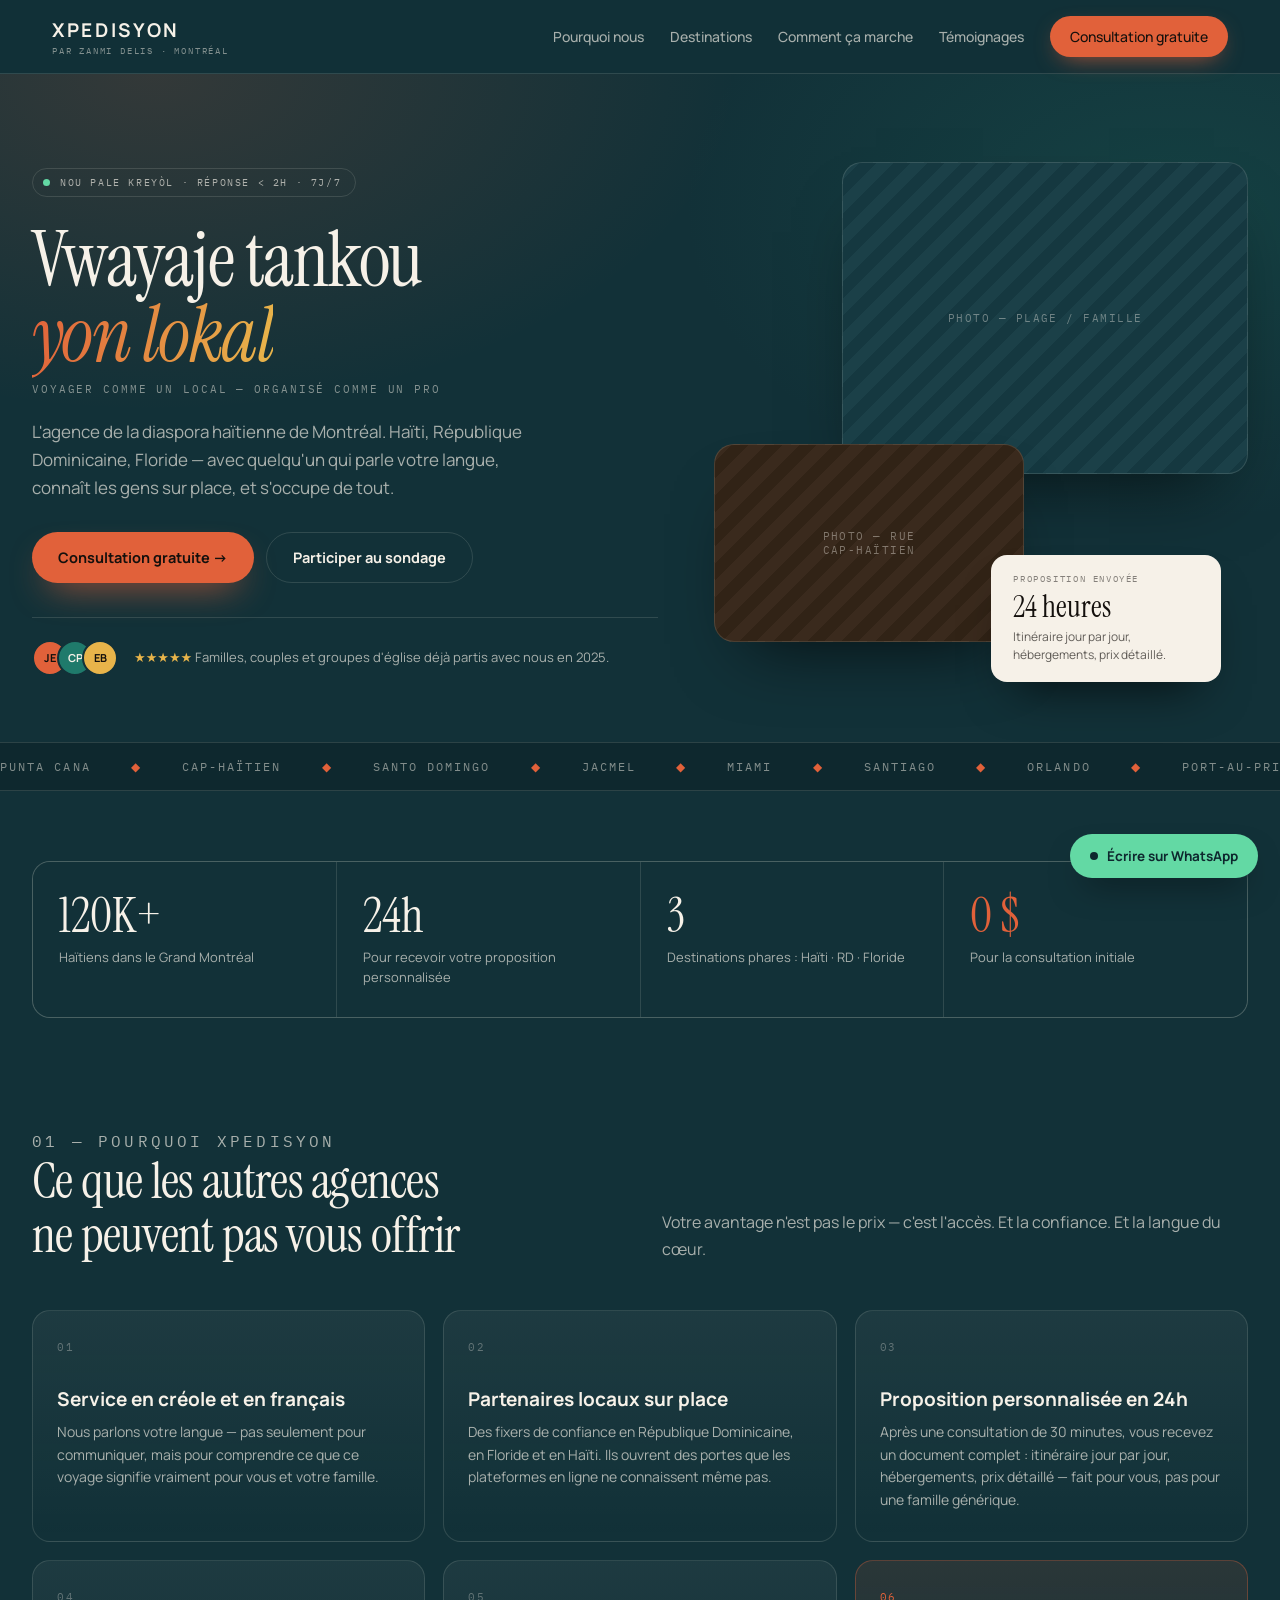
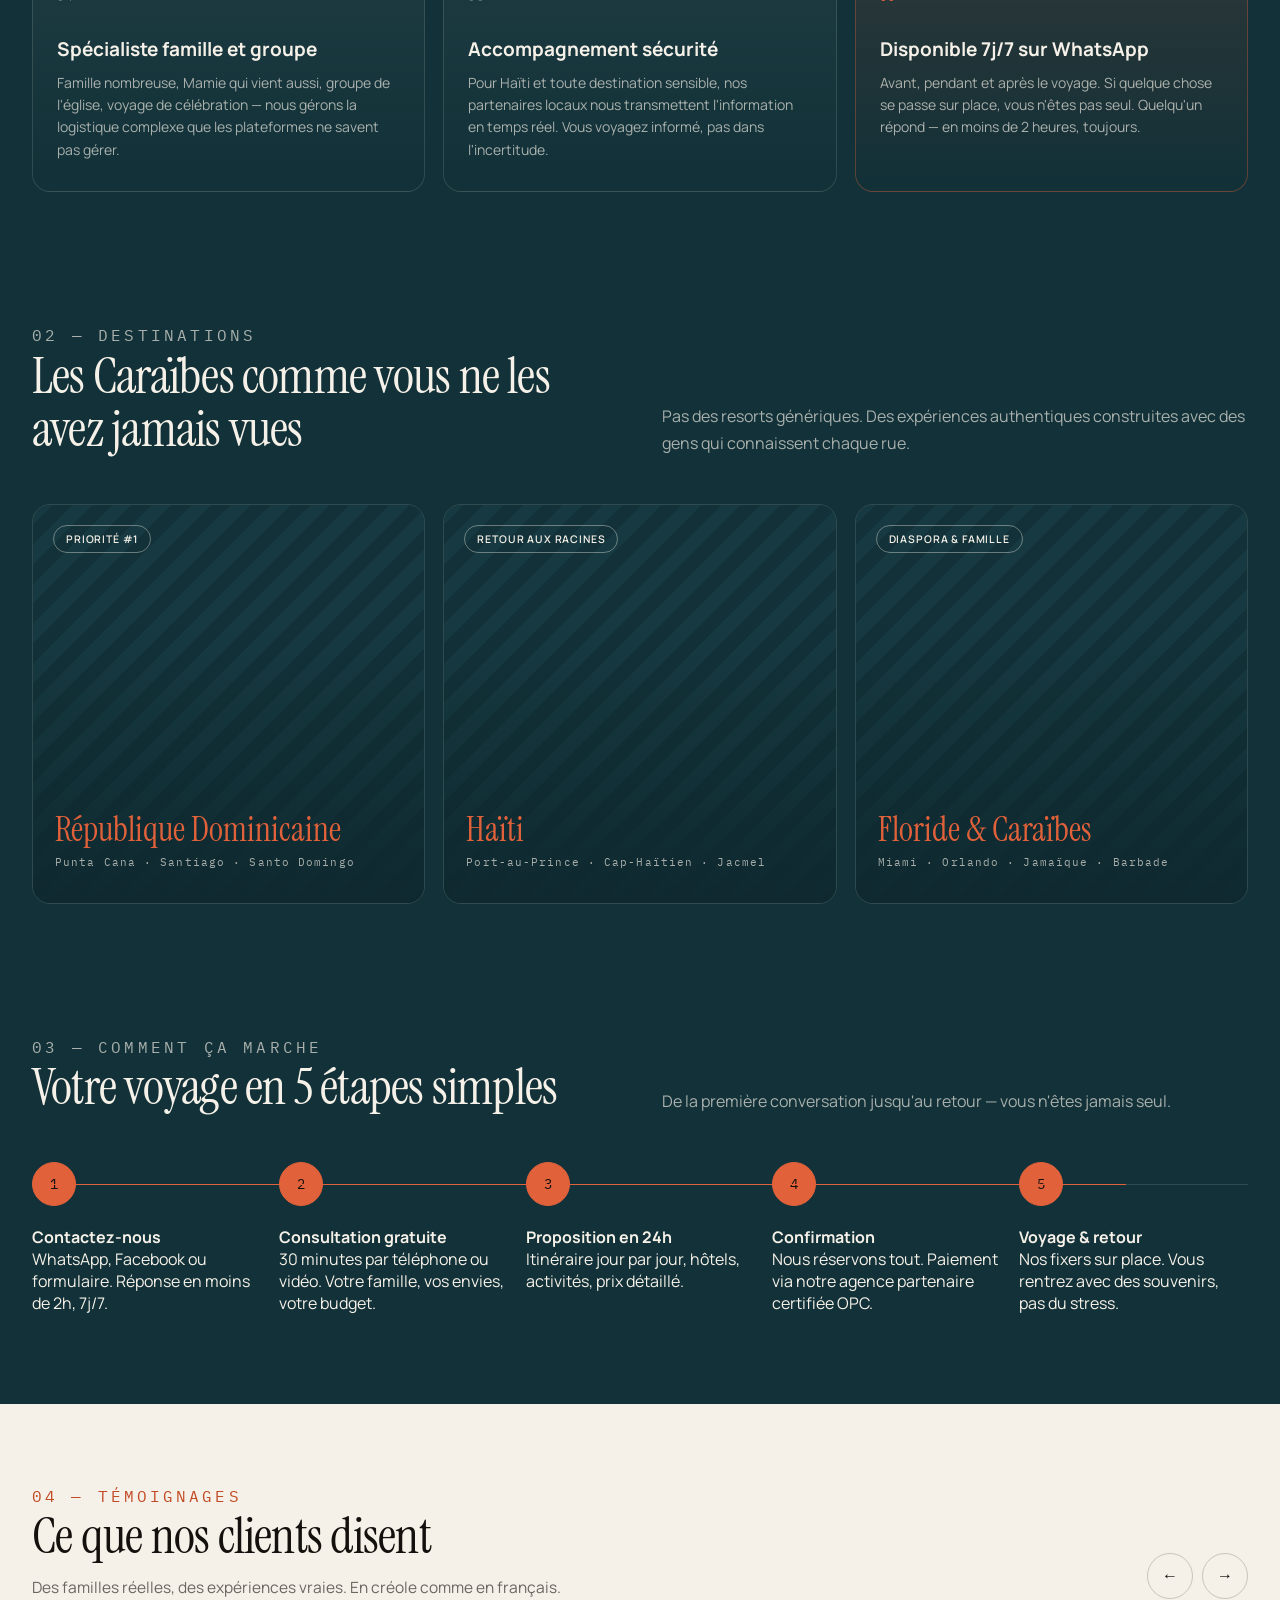
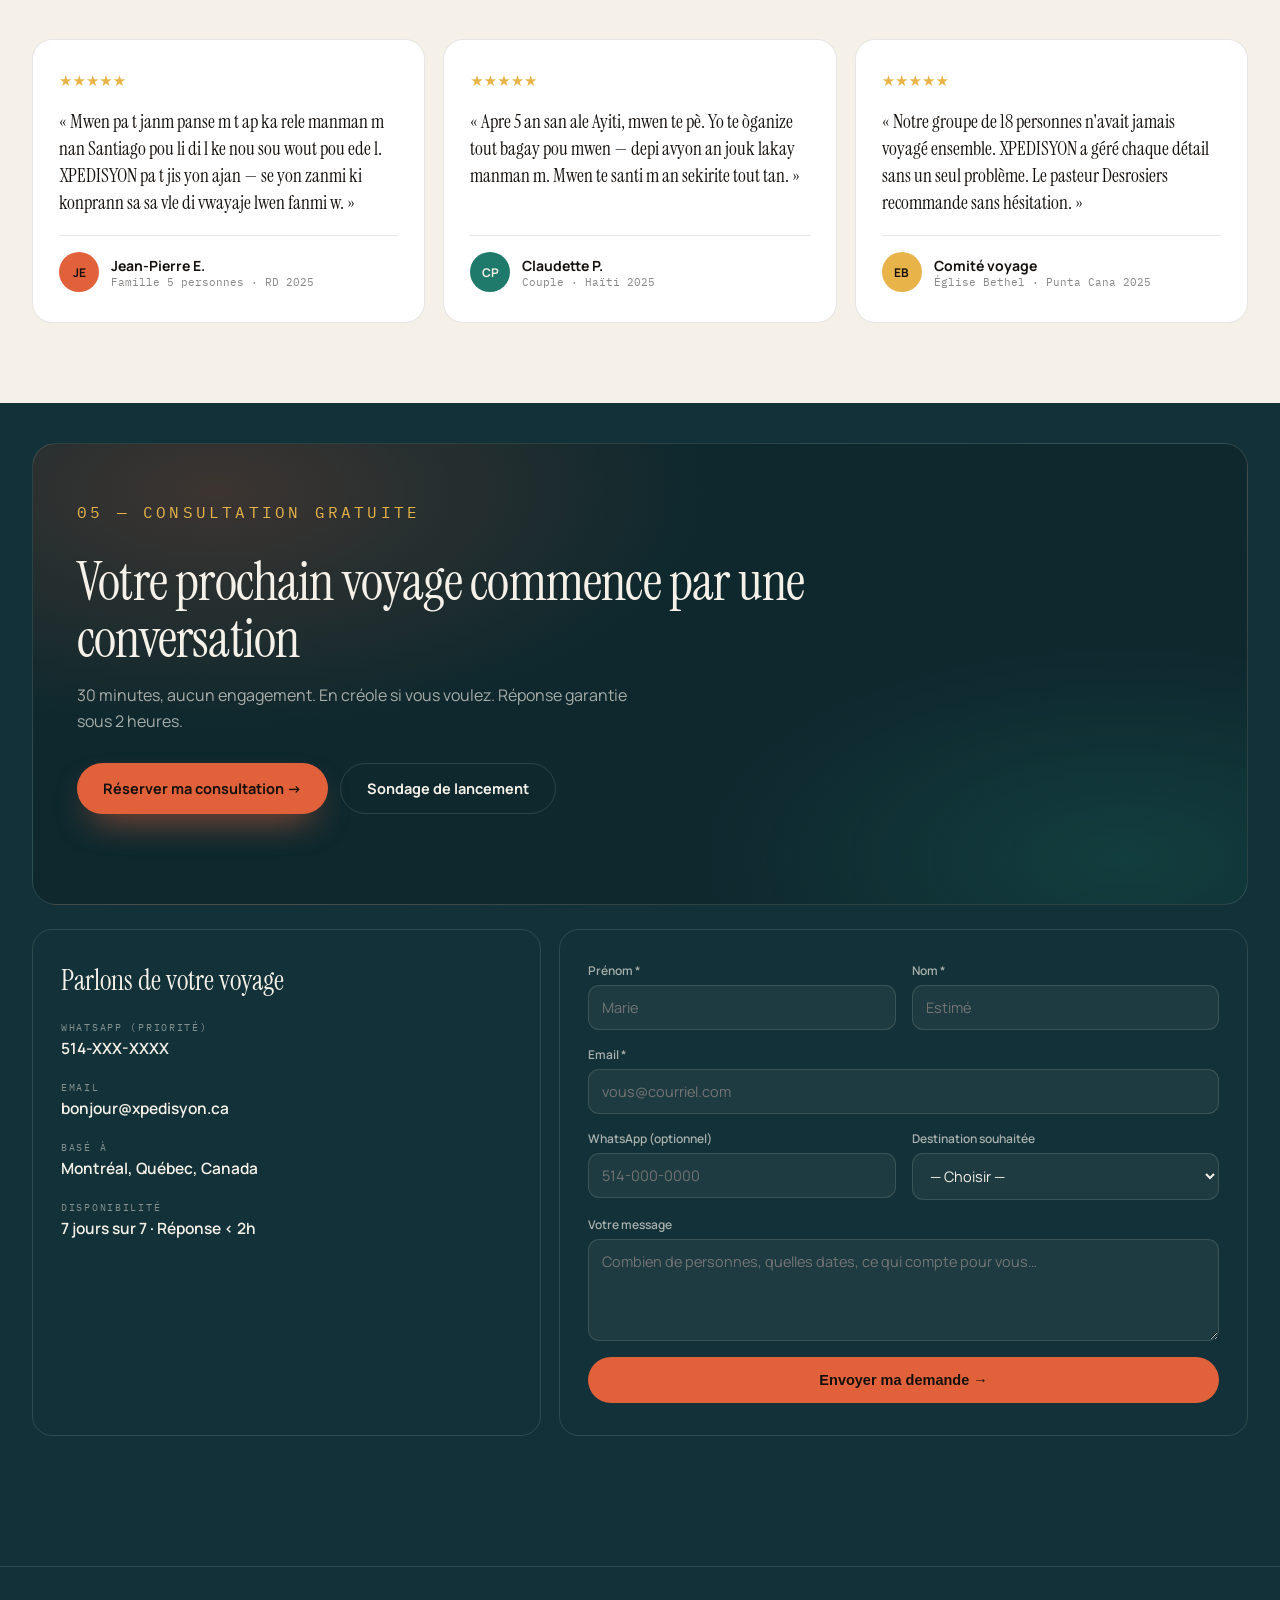
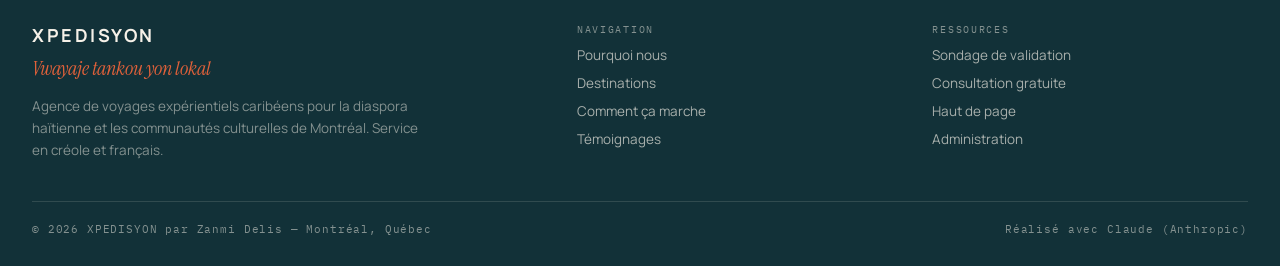
==== commit 29b7dd31: "Add files via upload" ====
--- a/index.html
+++ b/index.html
@@ -5,167 +5,217 @@
 <meta name="viewport" content="width=device-width, initial-scale=1.0">
 <title>XPEDISYON — Agence de voyages expérientiels caribéens</title>
 <meta name="description" content="Agence de voyages caribéens pour la diaspora haïtienne de Montréal. Service en créole et français. Partenaires locaux sur place. Consultation gratuite.">
+<link rel="preconnect" href="https://fonts.googleapis.com">
+<link rel="preconnect" href="https://fonts.gstatic.com" crossorigin>
+<link href="https://fonts.googleapis.com/css2?family=Instrument+Serif:ital@0;1&family=Manrope:wght@400;500;600;700;800&family=IBM+Plex+Mono:wght@400;500&display=swap" rel="stylesheet">
 <script src="https://identity.netlify.com/v1/netlify-identity-widget.js"></script>
 <style>
 :root{
-  --orange:#E8632A; --orange-dark:#C4511F; --orange-light:#FAE0D0;
-  --navy:#1A2B5F; --navy-dark:#0D1A3A; --teal:#1B7A8A;
-  --gold:#C9A84C; --white:#FFFFFF; --off:#FFF9F6;
-  --gray:#F5F0EC; --mid:#D0C8C0; --muted:#6B6460; --text:#1A1A1A;
+  --bg:#123138; --bg-deep:#0E282E; --card:#173A42; --card-soft:rgba(246,241,232,0.05);
+  --line:rgba(246,241,232,0.13); --cream:#F6F1E8; --dark:#14100D;
+  --orange:#E1613A; --orange-light:#F08055; --gold:#E8B44A; --teal:#1F7A6B; --mint:#63D9A4;
+  --muted:rgba(246,241,232,0.66); --muted2:rgba(246,241,232,0.5);
+  --serif:'Instrument Serif',serif; --sans:'Manrope',system-ui,sans-serif; --mono:'IBM Plex Mono',monospace;
 }
 *{box-sizing:border-box;margin:0;padding:0}
 html{scroll-behavior:smooth}
-body{font-family:'Segoe UI',system-ui,sans-serif;color:var(--text);background:var(--white)}
+body{font-family:var(--sans);background:var(--bg);color:var(--cream);-webkit-font-smoothing:antialiased}
+a{color:var(--orange);text-decoration:none}
+::selection{background:var(--orange);color:var(--dark)}
+@keyframes xpMarquee{from{transform:translateX(0)}to{transform:translateX(-50%)}}
+@keyframes xpFloat{0%,100%{transform:translateY(0)}50%{transform:translateY(-12px)}}
+@keyframes xpPulse{0%,100%{opacity:.35;transform:scale(1)}50%{opacity:.9;transform:scale(1.5)}}
+@keyframes xpSheen{from{background-position:0% 50%}to{background-position:200% 50%}}
+[data-reveal]{opacity:0;transform:translateY(24px);transition:opacity .8s cubic-bezier(.2,.8,.2,1),transform .8s cubic-bezier(.2,.8,.2,1)}
+[data-reveal].in{opacity:1;transform:none}
 
 /* NAV */
-nav{position:fixed;top:0;left:0;right:0;z-index:100;background:rgba(13,26,58,.95);backdrop-filter:blur(12px);border-bottom:1px solid rgba(255,255,255,.08)}
-.nav-inner{max-width:1100px;margin:0 auto;padding:.9rem 2rem;display:flex;align-items:center;justify-content:space-between}
-.nav-logo{font-size:1.4rem;font-weight:800;color:var(--orange);letter-spacing:.04em;text-decoration:none}
-.nav-logo span{font-weight:400;font-size:.8rem;color:rgba(255,255,255,.5);margin-left:.4rem}
-.nav-links{display:flex;gap:2rem;align-items:center}
-.nav-links a{color:rgba(255,255,255,.75);text-decoration:none;font-size:.88rem;transition:color .15s}
-.nav-links a:hover{color:var(--orange)}
-.nav-cta{background:var(--orange);color:#fff!important;padding:.45rem 1.2rem;border-radius:8px;font-weight:600!important}
-.nav-cta:hover{background:var(--orange-dark)!important}
-.hamburger{display:none;flex-direction:column;gap:5px;cursor:pointer;padding:4px}
-.hamburger span{width:22px;height:2px;background:rgba(255,255,255,.8);border-radius:2px;transition:all .3s}
-@media(max-width:680px){
-  .nav-links{display:none;position:fixed;top:58px;left:0;right:0;background:rgba(13,26,58,.98);flex-direction:column;padding:1.5rem 2rem;gap:1.25rem;border-bottom:1px solid rgba(255,255,255,.1)}
+header{position:sticky;top:0;z-index:90;background:rgba(18,49,56,.85);backdrop-filter:blur(18px);border-bottom:1px solid var(--line)}
+#progress{position:absolute;left:0;top:0;height:2px;width:0%;background:linear-gradient(90deg,var(--orange),var(--gold))}
+.nav-inner{max-width:1240px;margin:0 auto;padding:16px 32px;display:flex;align-items:center;gap:32px}
+.brand{display:flex;flex-direction:column;gap:2px;color:var(--cream)}
+.brand b{font-weight:700;font-size:19px;letter-spacing:.14em}
+.brand span{font-family:var(--mono);font-size:9px;letter-spacing:.2em;color:var(--muted2);text-transform:uppercase}
+.nav-links{margin-left:auto;display:flex;align-items:center;gap:26px}
+.nav-links a{font-size:14px;font-weight:500;color:var(--muted)}
+.nav-links a:hover{color:var(--cream)}
+.nav-cta{display:flex;align-items:center;gap:8px;background:var(--orange);color:var(--dark)!important;font-size:14px;font-weight:700;padding:11px 20px;border-radius:100px;box-shadow:0 8px 24px -10px rgba(225,97,58,.9)}
+.nav-cta:hover{background:var(--orange-light)!important}
+.hamburger{display:none;flex-direction:column;gap:5px;cursor:pointer;margin-left:auto}
+.hamburger span{width:22px;height:2px;background:var(--cream);border-radius:2px}
+@media(max-width:820px){
+  .nav-links{display:none;position:fixed;top:60px;left:0;right:0;background:var(--bg-deep);flex-direction:column;padding:1.5rem 2rem;gap:1.1rem;border-bottom:1px solid var(--line)}
   .nav-links.open{display:flex}
   .hamburger{display:flex}
 }
 
 /* HERO */
-.hero{min-height:100vh;display:flex;align-items:center;position:relative;overflow:hidden;padding-top:58px}
-.hero-bg{position:absolute;inset:0;background:linear-gradient(135deg,rgba(10,18,50,.92) 0%,rgba(26,43,95,.82) 45%,rgba(232,99,42,.22) 100%),url('https://images.unsplash.com/photo-1506953823976-52e1fdc0149a?w=1600&q=80&fit=crop') center/cover no-repeat}
-.hero-inner{position:relative;z-index:1;max-width:1100px;margin:0 auto;padding:4rem 2rem;display:grid;grid-template-columns:1fr 1fr;gap:4rem;align-items:center}
-.hero-eyebrow{font-size:.72rem;font-weight:700;letter-spacing:.14em;text-transform:uppercase;color:var(--gold);margin-bottom:.75rem}
-.hero-title{font-size:clamp(2rem,4vw,3rem);font-weight:800;color:var(--white);line-height:1.2;margin-bottom:1rem}
-.hero-title span{color:var(--orange)}
-.hero-sub{font-size:1rem;color:rgba(255,255,255,.72);line-height:1.7;margin-bottom:2rem}
-.hero-btns{display:flex;gap:.75rem;flex-wrap:wrap}
-.btn{display:inline-flex;align-items:center;gap:.5rem;padding:.75rem 1.6rem;border-radius:10px;font-size:.9rem;font-weight:600;cursor:pointer;text-decoration:none;transition:all .2s;border:none}
-.btn-primary{background:var(--orange);color:#fff;box-shadow:0 6px 20px rgba(232,99,42,.4)}
-.btn-primary:hover{background:var(--orange-dark);transform:translateY(-2px)}
-.btn-outline{background:rgba(255,255,255,.1);color:#fff;border:1.5px solid rgba(255,255,255,.3)}
-.btn-outline:hover{background:rgba(255,255,255,.18)}
-.hero-card{background:rgba(255,255,255,.08);backdrop-filter:blur(16px);border:1px solid rgba(255,255,255,.15);border-radius:20px;padding:2rem}
-.hero-card h3{color:var(--gold);font-size:.8rem;letter-spacing:.1em;text-transform:uppercase;margin-bottom:1.25rem}
-.stat-grid{display:grid;grid-template-columns:1fr 1fr;gap:1rem}
-.stat{text-align:center}
-.stat-num{font-size:1.6rem;font-weight:800;color:var(--orange)}
-.stat-label{font-size:.72rem;color:rgba(255,255,255,.6);margin-top:2px;line-height:1.4}
-.slogan-pill{display:inline-block;background:rgba(201,168,76,.15);border:1px solid rgba(201,168,76,.35);color:var(--gold);font-size:.78rem;font-style:italic;padding:.35rem .9rem;border-radius:20px;margin-top:1.25rem}
-@media(max-width:768px){
-  .hero-inner{grid-template-columns:1fr;gap:2.5rem}
-  .hero-card{display:none}
-}
-
-/* DIFFERENTIATEURS */
-.section{padding:5rem 2rem}
-.section-inner{max-width:1100px;margin:0 auto}
-.section-eyebrow{font-size:.7rem;font-weight:700;letter-spacing:.14em;text-transform:uppercase;color:var(--orange);margin-bottom:.5rem;text-align:center}
-.section-title{font-size:clamp(1.5rem,3vw,2.1rem);font-weight:800;color:var(--navy);text-align:center;margin-bottom:.6rem;line-height:1.3}
-.section-sub{font-size:.95rem;color:var(--muted);text-align:center;max-width:560px;margin:0 auto 3rem;line-height:1.7}
-.pillars{display:grid;grid-template-columns:repeat(3,1fr);gap:1.5rem}
-@media(max-width:760px){.pillars{grid-template-columns:1fr}}
-.pillar{background:var(--white);border:1.5px solid var(--gray);border-radius:16px;padding:1.75rem 1.5rem;transition:all .2s}
-.pillar:hover{border-color:var(--orange);box-shadow:0 8px 30px rgba(232,99,42,.1);transform:translateY(-3px)}
-.pillar-icon{width:48px;height:48px;border-radius:12px;background:var(--orange-light);display:flex;align-items:center;justify-content:center;margin-bottom:1rem;font-size:1.4rem}
-.pillar h3{font-size:1rem;font-weight:700;color:var(--navy);margin-bottom:.5rem}
-.pillar p{font-size:.85rem;color:var(--muted);line-height:1.65}
+.hero{position:relative;padding:88px 32px 60px}
+.hero-glow{position:absolute;inset:0;background:radial-gradient(900px 520px at 12% 0%,rgba(225,97,58,.16),transparent 65%),radial-gradient(760px 480px at 92% 20%,rgba(31,122,107,.22),transparent 65%);pointer-events:none}
+.hero-inner{max-width:1240px;margin:0 auto;position:relative;display:grid;grid-template-columns:1.08fr .92fr;gap:56px;align-items:center}
+.badge{display:inline-flex;align-items:center;gap:10px;border:1px solid var(--line);border-radius:100px;padding:7px 14px 7px 10px;margin-bottom:26px}
+.badge .dot{width:7px;height:7px;border-radius:50%;background:var(--mint);animation:xpPulse 2.4s ease-in-out infinite}
+.badge span{font-family:var(--mono);font-size:10px;letter-spacing:.16em;text-transform:uppercase;color:var(--muted)}
+.hero h1{font-family:var(--serif);font-weight:400;font-size:clamp(42px,6vw,80px);line-height:.98;letter-spacing:-.02em;margin:0 0 8px}
+.hero h1 em{font-style:italic;background:linear-gradient(100deg,var(--orange),var(--gold),var(--orange));background-size:200% auto;-webkit-background-clip:text;background-clip:text;color:transparent;animation:xpSheen 7s linear infinite}
+.hero-mono{font-family:var(--mono);font-size:10.5px;letter-spacing:.18em;text-transform:uppercase;color:var(--muted2);margin:0 0 22px}
+.hero-sub{font-size:17px;line-height:1.65;color:var(--muted);max-width:520px;margin:0 0 30px}
+.hero-btns{display:flex;flex-wrap:wrap;gap:12px;margin-bottom:34px}
+.btn{display:inline-flex;align-items:center;gap:8px;border-radius:100px;font-weight:700;font-size:14.5px;padding:15px 26px;cursor:pointer;transition:all .2s;border:none}
+.btn-primary{background:var(--orange);color:var(--dark);box-shadow:0 16px 36px -16px rgba(225,97,58,1)}
+.btn-primary:hover{background:var(--orange-light);transform:translateY(-2px)}
+.btn-outline{border:1px solid var(--line);color:var(--cream);background:transparent}
+.btn-outline:hover{border-color:var(--cream);background:rgba(246,241,232,.06)}
+.social-row{display:flex;align-items:center;gap:16px;padding-top:22px;border-top:1px solid var(--line)}
+.avatars{display:flex}
+.avatars span{width:36px;height:36px;border-radius:50%;display:grid;place-items:center;font-size:11px;font-weight:700;border:2px solid var(--bg);margin-left:-11px}
+.avatars span:first-child{margin-left:0}
+.social-row p{font-size:13px;line-height:1.5;color:var(--muted)}
+.social-row p .stars{color:var(--gold)}
+
+.hero-art{position:relative;height:520px}
+.art-main{position:absolute;top:0;right:0;width:76%;height:60%;border-radius:20px;overflow:hidden;border:1px solid var(--line);box-shadow:0 36px 70px -34px rgba(0,0,0,.7);background:repeating-linear-gradient(135deg,#1B4048 0 12px,#153840 12px 24px);display:grid;place-items:center}
+.art-second{position:absolute;bottom:40px;left:0;width:58%;height:38%;border-radius:20px;overflow:hidden;border:1px solid var(--line);box-shadow:0 36px 70px -34px rgba(0,0,0,.7);background:repeating-linear-gradient(135deg,#3A2A1D 0 12px,#312316 12px 24px);display:grid;place-items:center;animation:xpFloat 8s ease-in-out infinite}
+.art-label{font-family:var(--mono);font-size:10.5px;letter-spacing:.14em;color:rgba(246,241,232,.4);text-transform:uppercase;text-align:center}
+.art-card{position:absolute;bottom:0;right:5%;background:var(--cream);color:var(--dark);border-radius:16px;padding:18px 22px;box-shadow:0 26px 50px -24px rgba(0,0,0,.75);max-width:230px}
+.art-card p:first-child{font-family:var(--mono);font-size:9px;letter-spacing:.18em;text-transform:uppercase;color:rgba(20,16,13,.5);margin:0 0 8px}
+.art-card p.num{font-family:var(--serif);font-size:30px;line-height:1;margin:0 0 6px}
+.art-card p:last-child{font-size:12px;line-height:1.5;color:rgba(20,16,13,.66);margin:0}
+@media(max-width:900px){.hero-inner{grid-template-columns:1fr}.hero-art{display:none}}
+
+/* MARQUEE */
+.marquee-wrap{border-top:1px solid var(--line);border-bottom:1px solid var(--line);padding:16px 0;overflow:hidden;background:var(--bg-deep)}
+.marquee{display:flex;width:max-content;animation:xpMarquee 32s linear infinite}
+.marquee-set{display:flex;align-items:center;gap:40px;padding-right:40px;font-family:var(--mono);font-size:11.5px;letter-spacing:.18em;text-transform:uppercase;color:var(--muted2)}
+.marquee-set span.dot{color:var(--orange)}
+
+/* STATS */
+.stats-section{padding:70px 32px}
+.stats-grid{max-width:1240px;margin:0 auto;display:grid;grid-template-columns:repeat(4,1fr);gap:1px;background:var(--line);border:1px solid var(--line);border-radius:18px;overflow:hidden}
+.stat-cell{background:var(--bg);padding:30px 26px}
+.stat-cell .num{font-family:var(--serif);font-size:48px;line-height:1;margin:0 0 8px}
+.stat-cell .lbl{font-size:13px;line-height:1.5;color:var(--muted)}
+@media(max-width:760px){.stats-grid{grid-template-columns:1fr 1fr}}
+
+/* SECTIONS COMMON */
+.section{padding:40px 32px 90px}
+.section-inner{max-width:1240px;margin:0 auto}
+.eyebrow{font-family:var(--mono);font-size:10px;letter-spacing:.2em;text-transform:uppercase;color:var(--orange);margin:0 0 16px}
+.section-head{display:grid;grid-template-columns:1fr 1fr;gap:44px;align-items:end;margin-bottom:48px}
+.section-head h2{font-family:var(--serif);font-weight:400;font-size:clamp(32px,4vw,52px);line-height:1.05;letter-spacing:-.015em;margin:0}
+.section-head p{font-size:16px;line-height:1.65;color:var(--muted);margin:0}
+@media(max-width:800px){.section-head{grid-template-columns:1fr}}
+
+/* PILLARS */
+.pillars{display:grid;grid-template-columns:repeat(3,1fr);gap:18px}
+@media(max-width:820px){.pillars{grid-template-columns:1fr}}
+.pillar{border:1px solid var(--line);border-radius:18px;padding:28px 24px 30px;background:linear-gradient(180deg,var(--card-soft),transparent);transition:all .2s}
+.pillar:hover{border-color:rgba(225,97,58,.5);transform:translateY(-3px)}
+.pillar .idx{font-family:var(--mono);font-size:10.5px;letter-spacing:.16em;color:rgba(246,241,232,.32);margin:0 0 32px}
+.pillar h3{font-size:19px;font-weight:700;line-height:1.25;margin:0 0 10px}
+.pillar p{font-size:14px;line-height:1.6;color:var(--muted)}
+.pillar.hl{border-color:rgba(225,97,58,.35);background:linear-gradient(180deg,rgba(225,97,58,.12),transparent)}
+.pillar.hl .idx{color:var(--orange)}
 
 /* DESTINATIONS */
-.destinations-bg{background:var(--navy-dark);padding:5rem 2rem}
-.dest-grid{display:grid;grid-template-columns:repeat(3,1fr);gap:1.25rem;margin-top:3rem}
-@media(max-width:760px){.dest-grid{grid-template-columns:1fr}}
-.dest-card{border-radius:16px;overflow:hidden;position:relative;height:260px;cursor:pointer;transition:transform .2s}
-.dest-card:hover{transform:scale(1.02)}
-.dest-img{position:absolute;inset:0;background-size:cover;background-position:center}
-.dest-overlay{position:absolute;inset:0;background:linear-gradient(to top,rgba(10,18,50,.9) 0%,rgba(10,18,50,.2) 60%,transparent 100%)}
-.dest-content{position:absolute;bottom:0;left:0;right:0;padding:1.25rem}
-.dest-tag{display:inline-block;background:var(--orange);color:#fff;font-size:.65rem;font-weight:700;letter-spacing:.08em;text-transform:uppercase;padding:.25rem .6rem;border-radius:5px;margin-bottom:.4rem}
-.dest-name{font-size:1.1rem;font-weight:700;color:#fff;margin-bottom:.25rem}
-.dest-sub{font-size:.78rem;color:rgba(255,255,255,.7)}
-.section-title-light{color:var(--white)!important}
-.section-sub-light{color:rgba(255,255,255,.6)!important}
-
-/* COMMENT CA MARCHE */
-.steps{display:grid;grid-template-columns:repeat(5,1fr);gap:1rem;margin-top:3rem;position:relative}
-@media(max-width:900px){.steps{grid-template-columns:1fr 1fr}}
+.dest-grid{display:grid;grid-template-columns:repeat(3,1fr);gap:18px}
+@media(max-width:820px){.dest-grid{grid-template-columns:1fr}}
+.dest-card{position:relative;border-radius:18px;overflow:hidden;height:400px;border:1px solid var(--line);cursor:pointer}
+.dest-bg{position:absolute;inset:0;background:repeating-linear-gradient(135deg,#173A42 0 14px,#123138 14px 28px)}
+.dest-overlay{position:absolute;inset:0;background:linear-gradient(180deg,rgba(14,40,46,0) 28%,rgba(14,40,46,.94) 100%)}
+.dest-tag{position:absolute;top:20px;left:20px;border:1px solid rgba(246,241,232,.38);color:var(--cream);font-size:10.5px;font-weight:600;letter-spacing:.08em;text-transform:uppercase;padding:6px 12px;border-radius:100px}
+.dest-content{position:absolute;left:22px;right:22px;bottom:22px}
+.dest-content h3{font-family:var(--serif);font-weight:400;font-size:34px;line-height:1;margin:0 0 8px}
+.dest-content .sub{font-family:var(--mono);font-size:11px;letter-spacing:.1em;color:var(--muted);margin:0 0 12px}
+.dest-body{max-height:0;overflow:hidden;transition:max-height .4s ease}
+.dest-card:hover .dest-body{max-height:140px}
+.dest-body p{font-size:13.5px;line-height:1.6;color:rgba(246,241,232,.8);margin:0 0 10px}
+.dest-body span{font-size:13px;font-weight:700;color:var(--orange)}
+
+/* STEPS */
+.steps-wrap{position:relative}
+.steps-line-bg{position:absolute;left:0;right:0;top:22px;height:1px;background:var(--line)}
+.steps-line-fg{position:absolute;left:0;top:22px;height:1px;width:0%;background:var(--orange);transition:width .5s ease}
+.steps{display:grid;grid-template-columns:repeat(5,1fr);gap:18px}
+@media(max-width:820px){.steps{grid-template-columns:1fr 1fr}}
 @media(max-width:500px){.steps{grid-template-columns:1fr}}
-.step{text-align:center;padding:1.25rem 1rem}
-.step-num{width:44px;height:44px;border-radius:50%;background:var(--orange);color:#fff;font-size:1rem;font-weight:800;display:flex;align-items:center;justify-content:center;margin:0 auto .9rem}
-.step h4{font-size:.88rem;font-weight:700;color:var(--navy);margin-bottom:.4rem}
-.step p{font-size:.78rem;color:var(--muted);line-height:1.55}
-
-/* TEMOIGNAGES */
-.testimonials-bg{background:var(--gray);padding:5rem 2rem}
-.testi-grid{display:grid;grid-template-columns:repeat(3,1fr);gap:1.25rem;margin-top:3rem}
-@media(max-width:760px){.testi-grid{grid-template-columns:1fr}}
-.testi{background:var(--white);border-radius:16px;padding:1.5rem;border:1.5px solid transparent;transition:border-color .2s}
-.testi:hover{border-color:var(--orange)}
-.testi-stars{color:var(--gold);font-size:1rem;margin-bottom:.75rem}
-.testi-text{font-size:.85rem;color:var(--text);line-height:1.7;font-style:italic;margin-bottom:1rem}
-.testi-author{display:flex;align-items:center;gap:.6rem}
-.testi-avatar{width:36px;height:36px;border-radius:50%;background:var(--orange);color:#fff;font-size:.82rem;font-weight:700;display:flex;align-items:center;justify-content:center;flex-shrink:0}
-.testi-name{font-size:.82rem;font-weight:600;color:var(--navy)}
-.testi-context{font-size:.75rem;color:var(--muted)}
-
-/* CTA BANDE */
-.cta-band{background:linear-gradient(135deg,var(--navy-dark) 0%,var(--navy) 60%,rgba(232,99,42,.3) 100%);padding:5rem 2rem;text-align:center}
-.cta-band h2{font-size:clamp(1.5rem,3vw,2rem);font-weight:800;color:#fff;margin-bottom:.75rem}
-.cta-band p{color:rgba(255,255,255,.7);font-size:.95rem;margin-bottom:2rem;max-width:520px;margin-left:auto;margin-right:auto;line-height:1.7}
-.cta-btns{display:flex;gap:.75rem;justify-content:center;flex-wrap:wrap}
-.btn-gold{background:var(--gold);color:var(--navy-dark)!important;font-weight:700}
-.btn-gold:hover{background:#b8940a;transform:translateY(-2px)}
+.step-dot{width:44px;height:44px;border-radius:50%;background:var(--bg);border:1px solid var(--line);display:grid;place-items:center;font-family:var(--mono);font-size:14px;color:var(--muted);margin-bottom:20px}
+.step h4{font-size:16px;font-weight:700;margin:0 0 8px}
+.step p{font-size:13.5px;line-height:1.6;color:var(--muted)}
+
+/* TESTIMONIALS */
+.testi-section{padding:80px 32px;background:var(--cream);color:var(--dark)}
+.testi-head{display:flex;align-items:end;justify-content:space-between;gap:32px;margin-bottom:40px;flex-wrap:wrap}
+.testi-head .eyebrow{color:#C24A24}
+.testi-head h2{font-family:var(--serif);font-weight:400;font-size:clamp(32px,4vw,52px);line-height:1.05;letter-spacing:-.015em;margin:0 0 12px;color:var(--dark)}
+.testi-head p{font-size:15.5px;line-height:1.6;color:rgba(20,16,13,.62);margin:0}
+.testi-nav{display:flex;gap:9px}
+.testi-nav button{width:46px;height:46px;border-radius:50%;border:1px solid rgba(20,16,13,.2);background:transparent;color:var(--dark);font-size:16px;cursor:pointer}
+.testi-nav button:hover{background:var(--dark);color:var(--cream)}
+.testi-track-wrap{overflow:hidden}
+.testi-track{display:flex;gap:18px;transition:transform .6s cubic-bezier(.2,.8,.2,1)}
+.testi-card{flex:0 0 calc((100% - 36px) / 3);background:#fff;border:1px solid rgba(20,16,13,.1);border-radius:20px;padding:30px 26px;display:flex;flex-direction:column;gap:18px;min-height:280px}
+.testi-card .stars{color:var(--gold);font-size:15px}
+.testi-card .quote{font-family:var(--serif);font-size:19px;line-height:1.42;flex:1;margin:0}
+.testi-author{display:flex;align-items:center;gap:12px;padding-top:16px;border-top:1px solid rgba(20,16,13,.1)}
+.testi-avatar{width:40px;height:40px;border-radius:50%;display:grid;place-items:center;font-size:12px;font-weight:700}
+.testi-author .nm{margin:0;font-size:14px;font-weight:700}
+.testi-author .ctx{margin:0;font-family:var(--mono);font-size:10.5px;color:rgba(20,16,13,.5)}
+.testi-card.cta{background:var(--dark);color:var(--cream);justify-content:space-between}
+.testi-card.cta p{font-family:var(--serif);font-size:26px;line-height:1.25}
+.testi-card.cta a{font-size:14px;font-weight:700;color:var(--orange)}
+@media(max-width:820px){.testi-card{flex:0 0 100%}}
 
 /* CONTACT */
-.contact-section{padding:5rem 2rem;background:var(--white)}
-.contact-grid{display:grid;grid-template-columns:1fr 1.4fr;gap:4rem;align-items:start;margin-top:3rem}
-@media(max-width:760px){.contact-grid{grid-template-columns:1fr;gap:2.5rem}}
-.contact-info h3{font-size:1.1rem;font-weight:700;color:var(--navy);margin-bottom:1rem}
-.contact-item{display:flex;align-items:flex-start;gap:.75rem;margin-bottom:1rem}
-.contact-icon{width:36px;height:36px;border-radius:10px;background:var(--orange-light);display:flex;align-items:center;justify-content:center;flex-shrink:0;font-size:1rem}
-.contact-label{font-size:.78rem;color:var(--muted);margin-bottom:2px}
-.contact-val{font-size:.88rem;font-weight:600;color:var(--navy)}
-.contact-note{background:var(--gray);border-radius:12px;padding:1.25rem;margin-top:1.5rem;font-size:.82rem;color:var(--muted);line-height:1.65;border-left:3px solid var(--orange)}
-.form-card{background:var(--off);border:1.5px solid var(--gray);border-radius:20px;padding:2rem}
-.form-card h3{font-size:1rem;font-weight:700;color:var(--navy);margin-bottom:.25rem}
-.form-card p{font-size:.8rem;color:var(--muted);margin-bottom:1.5rem}
-.form-group{margin-bottom:1rem}
-.form-group label{display:block;font-size:.78rem;font-weight:600;color:var(--navy);margin-bottom:.35rem}
-.form-group input,.form-group select,.form-group textarea{width:100%;padding:.65rem .9rem;border:1.5px solid var(--mid);border-radius:9px;font-size:.88rem;font-family:inherit;color:var(--text);background:var(--white);outline:none;transition:border-color .15s}
-.form-group input:focus,.form-group select:focus,.form-group textarea:focus{border-color:var(--orange)}
-.form-group textarea{resize:vertical;min-height:100px}
-.form-row{display:grid;grid-template-columns:1fr 1fr;gap:.75rem}
-@media(max-width:480px){.form-row{grid-template-columns:1fr}}
-.form-submit{width:100%;background:var(--orange);color:#fff;border:none;padding:.8rem;border-radius:10px;font-size:.95rem;font-weight:700;cursor:pointer;transition:all .2s;margin-top:.5rem;box-shadow:0 6px 20px rgba(232,99,42,.35)}
-.form-submit:hover{background:var(--orange-dark);transform:translateY(-1px)}
-.form-success{display:none;text-align:center;padding:2rem;background:var(--off);border-radius:12px}
-.form-success h4{color:var(--navy);font-size:1.1rem;margin-bottom:.5rem}
-.form-success p{color:var(--muted);font-size:.85rem;line-height:1.6}
+.contact-hero{position:relative;border-radius:24px;overflow:hidden;border:1px solid var(--line);padding:56px 44px;margin-bottom:24px;background:radial-gradient(700px 340px at 15% 10%,rgba(225,97,58,.22),transparent 70%),radial-gradient(600px 300px at 90% 90%,rgba(31,122,107,.26),transparent 70%),var(--bg-deep)}
+.contact-hero .eyebrow{color:var(--gold)}
+.contact-hero h2{font-family:var(--serif);font-weight:400;font-size:clamp(32px,4.4vw,54px);line-height:1.05;letter-spacing:-.015em;margin:0 0 16px;max-width:760px}
+.contact-hero p{font-size:16px;line-height:1.6;color:var(--muted);max-width:560px;margin:0 0 28px}
+.contact-grid{display:grid;grid-template-columns:.85fr 1.15fr;gap:18px}
+@media(max-width:820px){.contact-grid{grid-template-columns:1fr}}
+.contact-info-card{border:1px solid var(--line);border-radius:20px;padding:32px 28px;display:flex;flex-direction:column;gap:22px}
+.contact-info-card h3{font-family:var(--serif);font-weight:400;font-size:28px;margin:0}
+.info-item{display:flex;flex-direction:column;gap:3px}
+.info-item .k{font-family:var(--mono);font-size:9.5px;letter-spacing:.18em;text-transform:uppercase;color:var(--muted2)}
+.info-item .v{font-size:15.5px;font-weight:600}
+.form-card{border:1px solid var(--line);border-radius:20px;padding:32px 28px}
+.form-grid{display:grid;grid-template-columns:1fr 1fr;gap:16px}
+.form-grid label{grid-column:span 1;display:flex;flex-direction:column;gap:6px;font-size:12px;font-weight:600;color:var(--muted)}
+.form-grid label.full{grid-column:span 2}
+.form-grid input,.form-grid select,.form-grid textarea{background:rgba(246,241,232,.05);border:1px solid var(--line);border-radius:11px;padding:12px 13px;color:var(--cream);font-size:14.5px;font-family:inherit;outline:none;transition:all .15s}
+.form-grid input:focus,.form-grid select:focus,.form-grid textarea:focus{border-color:var(--orange);background:rgba(225,97,58,.07)}
+.form-grid select option{color:var(--dark)}
+.form-grid button{grid-column:span 2;background:var(--orange);color:var(--dark);border:none;border-radius:100px;padding:15px;font-size:14.5px;font-weight:700;cursor:pointer}
+.form-grid button:hover{background:var(--orange-light)}
+.form-success{display:none;flex-direction:column;align-items:center;justify-content:center;text-align:center;gap:12px;min-height:340px}
+.form-success .check{width:56px;height:56px;border-radius:50%;background:var(--mint);color:var(--bg-deep);display:grid;place-items:center;font-size:24px;font-weight:700}
+.form-success h3{font-family:var(--serif);font-weight:400;font-size:28px;margin:4px 0 0}
+.form-success p{font-size:14px;line-height:1.6;color:var(--muted);max-width:340px}
 
 /* FOOTER */
-footer{background:var(--navy-dark);padding:3rem 2rem 2rem;color:rgba(255,255,255,.6)}
-.footer-inner{max-width:1100px;margin:0 auto}
-.footer-top{display:grid;grid-template-columns:2fr 1fr 1fr;gap:3rem;margin-bottom:2.5rem}
-@media(max-width:680px){.footer-top{grid-template-columns:1fr;gap:2rem}}
-.footer-brand{font-size:1.3rem;font-weight:800;color:var(--orange);margin-bottom:.5rem}
-.footer-tagline{font-size:.82rem;color:rgba(255,255,255,.45);font-style:italic;margin-bottom:1rem}
-.footer-col h4{font-size:.8rem;font-weight:700;color:rgba(255,255,255,.85);letter-spacing:.08em;text-transform:uppercase;margin-bottom:.75rem}
-.footer-col a{display:block;font-size:.82rem;color:rgba(255,255,255,.5);text-decoration:none;margin-bottom:.4rem;transition:color .15s}
+footer{padding:56px 32px 30px;border-top:1px solid var(--line);margin-top:40px}
+.footer-inner{max-width:1240px;margin:0 auto;display:grid;grid-template-columns:1.6fr 1fr 1fr;gap:40px}
+@media(max-width:700px){.footer-inner{grid-template-columns:1fr;gap:28px}}
+.footer-brand{font-weight:700;font-size:18px;letter-spacing:.14em;margin:0 0 8px}
+.footer-tag{font-family:var(--serif);font-style:italic;font-size:20px;color:var(--orange);margin:0 0 14px}
+.footer-desc{font-size:13.5px;line-height:1.65;color:var(--muted2);max-width:400px}
+.footer-col p.h{font-family:var(--mono);font-size:9.5px;letter-spacing:.18em;text-transform:uppercase;color:var(--muted2);margin:0 0 4px}
+.footer-col a{display:block;font-size:13.5px;color:var(--muted);margin-top:10px}
 .footer-col a:hover{color:var(--orange)}
-.footer-bottom{border-top:1px solid rgba(255,255,255,.08);padding-top:1.5rem;display:flex;justify-content:space-between;align-items:center;flex-wrap:wrap;gap:.75rem;font-size:.75rem}
-.footer-bottom a{color:rgba(255,255,255,.4);text-decoration:none}
+.footer-bottom{max-width:1240px;margin:40px auto 0;padding-top:20px;border-top:1px solid var(--line);display:flex;justify-content:space-between;flex-wrap:wrap;gap:14px;font-family:var(--mono);font-size:10.5px;letter-spacing:.08em;color:var(--muted2)}
+
+/* WHATSAPP FLOAT */
+.wa-float{position:fixed;right:22px;bottom:22px;z-index:95;display:flex;align-items:center;gap:9px;background:var(--mint);color:var(--bg-deep);font-size:13.5px;font-weight:700;padding:13px 20px;border-radius:100px;box-shadow:0 16px 34px -14px rgba(0,0,0,.6)}
+.wa-float:hover{background:#7DEBB8;color:var(--bg-deep);transform:translateY(-2px)}
+.wa-float .dot{width:8px;height:8px;border-radius:50%;background:var(--bg-deep);animation:xpPulse 2.4s ease-in-out infinite}
 </style>
 </head>
 <body>
 
-<!-- NAV -->
-<nav>
+<header>
+  <div id="progress"></div>
   <div class="nav-inner">
-    <a href="#" class="nav-logo">XPEDISYON <span>par Zanmi Delis</span></a>
+    <a href="#top" class="brand"><b>XPEDISYON</b><span>par Zanmi Delis · Montréal</span></a>
     <div class="nav-links" id="nav-menu">
       <a href="#differentiateurs">Pourquoi nous</a>
       <a href="#destinations">Destinations</a>
@@ -173,139 +223,142 @@
       <a href="#temoignages">Témoignages</a>
       <a href="#contact" class="nav-cta">Consultation gratuite</a>
     </div>
-    <div class="hamburger" onclick="toggleMenu()" id="hamburger">
-      <span></span><span></span><span></span>
-    </div>
-  </div>
-</nav>
-
-<!-- HERO -->
-<section class="hero">
-  <div class="hero-bg"></div>
+    <div class="hamburger" onclick="document.getElementById('nav-menu').classList.toggle('open')"><span></span><span></span><span></span></div>
+  </div>
+</header>
+
+<section id="top" class="hero">
+  <div class="hero-glow"></div>
   <div class="hero-inner">
-    <div>
-      <div class="hero-eyebrow" id="hero-eyebrow">Agence de voyages expérientiels caribéens</div>
-      <h1 class="hero-title" id="hero-titre">Vwayaje tankou<br><span>yon lokal</span></h1>
+    <div data-reveal>
+      <div class="badge"><span class="dot"></span><span id="hero-badge">Nou pale kreyòl · Réponse &lt; 2h · 7j/7</span></div>
+      <h1 id="hero-titre">Vwayaje tankou<br><em>yon lokal</em></h1>
+      <p class="hero-mono" id="hero-mono">Voyager comme un local — organisé comme un pro</p>
       <p class="hero-sub" id="hero-texte">L'agence de la diaspora haïtienne de Montréal.</p>
       <div class="hero-btns">
         <a href="#contact" class="btn btn-primary">Consultation gratuite &rarr;</a>
         <a href="sondage.html" class="btn btn-outline">Participer au sondage</a>
       </div>
-      <div class="slogan-pill" id="slogan-pill">"Voyager comme un local — organisé comme un pro"</div>
-    </div>
-    <div class="hero-card">
-      <h3>XPEDISYON en chiffres</h3>
-      <div class="stat-grid" id="stats-list"></div>
-    </div>
-  </div>
-</section>
-
-<!-- DIFFÉRENCIATEURS -->
+      <div class="social-row">
+        <div class="avatars">
+          <span style="background:var(--orange);color:var(--dark)">JE</span>
+          <span style="background:var(--teal);color:var(--cream)">CP</span>
+          <span style="background:var(--gold);color:var(--dark)">EB</span>
+        </div>
+        <p><span class="stars">★★★★★</span> <span id="hero-social">Familles, couples et groupes d'église déjà partis avec nous en 2025.</span></p>
+      </div>
+    </div>
+    <div class="hero-art" data-reveal>
+      <div class="art-main"><span class="art-label">photo — plage / famille</span></div>
+      <div class="art-second"><span class="art-label">photo — rue<br>Cap-Haïtien</span></div>
+      <div class="art-card">
+        <p id="art-tag">Proposition envoyée</p>
+        <p class="num" id="art-num">24 heures</p>
+        <p id="art-text">Itinéraire jour par jour, hébergements, prix détaillé.</p>
+      </div>
+    </div>
+  </div>
+</section>
+
+<div class="marquee-wrap">
+  <div class="marquee" id="marquee"></div>
+</div>
+
+<section class="stats-section">
+  <div class="stats-grid" id="stats-grid" data-reveal></div>
+</section>
+
 <section class="section" id="differentiateurs">
   <div class="section-inner">
-    <div class="section-eyebrow">Pourquoi XPEDISYON</div>
-    <h2 class="section-title">Ce que les autres agences ne peuvent pas vous offrir</h2>
-    <p class="section-sub">Votre avantage n'est pas le prix — c'est l'accès. Et la confiance. Et la langue du cœur.</p>
+    <div class="section-head" data-reveal>
+      <div>
+        <p class="eyebrow">01 — Pourquoi XPEDISYON</p>
+        <h2>Ce que les autres agences<br>ne peuvent pas vous offrir</h2>
+      </div>
+      <p>Votre avantage n'est pas le prix — c'est l'accès. Et la confiance. Et la langue du cœur.</p>
+    </div>
     <div class="pillars" id="pillars-list"></div>
   </div>
 </section>
 
-<!-- DESTINATIONS -->
-<section class="destinations-bg" id="destinations">
+<section class="section" id="destinations">
   <div class="section-inner">
-    <div class="section-eyebrow" style="color:var(--gold)">Destinations</div>
-    <h2 class="section-title section-title-light">Les Caraïbes comme vous ne les avez jamais vues</h2>
-    <p class="section-sub section-sub-light">Pas des resorts génériques. Des expériences authentiques construites avec des gens qui connaissent chaque rue.</p>
+    <div class="section-head" data-reveal>
+      <div>
+        <p class="eyebrow">02 — Destinations</p>
+        <h2>Les Caraïbes comme vous ne les avez jamais vues</h2>
+      </div>
+      <p>Pas des resorts génériques. Des expériences authentiques construites avec des gens qui connaissent chaque rue.</p>
+    </div>
     <div class="dest-grid" id="dest-list"></div>
   </div>
 </section>
 
-<!-- COMMENT CA MARCHE -->
 <section class="section" id="comment">
   <div class="section-inner">
-    <div class="section-eyebrow">Comment ça marche</div>
-    <h2 class="section-title">Votre voyage en 5 étapes simples</h2>
-    <p class="section-sub">De la première conversation jusqu'au retour — vous n'êtes jamais seul.</p>
-    <div class="steps" id="steps-list"></div>
-  </div>
-</section>
-
-<!-- TÉMOIGNAGES -->
-<section class="testimonials-bg" id="temoignages">
+    <div class="section-head" data-reveal>
+      <div>
+        <p class="eyebrow">03 — Comment ça marche</p>
+        <h2>Votre voyage en 5 étapes simples</h2>
+      </div>
+      <p>De la première conversation jusqu'au retour — vous n'êtes jamais seul.</p>
+    </div>
+    <div class="steps-wrap">
+      <div class="steps-line-bg"></div>
+      <div class="steps-line-fg" id="steps-line"></div>
+      <div class="steps" id="steps-list"></div>
+    </div>
+  </div>
+</section>
+
+<section class="testi-section" id="temoignages">
   <div class="section-inner">
-    <div class="section-eyebrow">Témoignages</div>
-    <h2 class="section-title">Ce que nos clients disent</h2>
-    <p class="section-sub">Des familles réelles, des expériences vraies. En créole comme en français.</p>
-    <div class="testi-grid" id="testi-list"></div>
-  </div>
-</section>
-
-<!-- CTA BANDE -->
-<section class="cta-band">
-  <h2>Votre prochain voyage commence par une conversation</h2>
-  <p>Consultation gratuite de 30 minutes. Aucun engagement. En créole si vous voulez. Réponse garantie sous 2 heures.</p>
-  <div class="cta-btns">
-    <a href="#contact" class="btn btn-gold">Réserver ma consultation gratuite</a>
-    <a href="sondage.html" class="btn btn-outline">Participer au sondage de lancement</a>
-  </div>
-</section>
-
-<!-- CONTACT -->
-<section class="contact-section" id="contact">
+    <div class="testi-head" data-reveal>
+      <div>
+        <p class="eyebrow">04 — Témoignages</p>
+        <h2>Ce que nos clients disent</h2>
+        <p>Des familles réelles, des expériences vraies. En créole comme en français.</p>
+      </div>
+      <div class="testi-nav">
+        <button id="testi-prev">&larr;</button>
+        <button id="testi-next">&rarr;</button>
+      </div>
+    </div>
+    <div class="testi-track-wrap">
+      <div class="testi-track" id="testi-track"></div>
+    </div>
+  </div>
+</section>
+
+<section class="section" id="contact">
   <div class="section-inner">
-    <div class="section-eyebrow">Contact</div>
-    <h2 class="section-title">Parlons de votre voyage</h2>
-    <p class="section-sub">Remplissez ce formulaire ou écrivez-nous directement sur WhatsApp. Nous répondons dans les 2 heures.</p>
-    <div class="contact-grid">
-      <div class="contact-info">
-        <h3>Coordonnées</h3>
-        <div class="contact-item">
-          <div class="contact-icon">📱</div>
-          <div><div class="contact-label">WhatsApp (priorité)</div><div class="contact-val" id="contact-whatsapp">514-XXX-XXXX</div></div>
-        </div>
-        <div class="contact-item">
-          <div class="contact-icon">✉️</div>
-          <div><div class="contact-label">Email</div><div class="contact-val" id="contact-email">bonjour@xpedisyon.ca</div></div>
-        </div>
-        <div class="contact-item">
-          <div class="contact-icon">📍</div>
-          <div><div class="contact-label">Basé à</div><div class="contact-val" id="contact-ville">Montréal, Québec, Canada</div></div>
-        </div>
-        <div class="contact-item">
-          <div class="contact-icon">🕐</div>
-          <div><div class="contact-label">Disponibilité</div><div class="contact-val" id="contact-dispo">7 jours sur 7 · Réponse &lt; 2h</div></div>
-        </div>
-        <div class="contact-note">
-          <strong>Consultation gratuite de 30 minutes.</strong><br>
-          Aucun engagement requis. Je vous envoie une proposition complète dans les 24h suivant notre appel. En créole, en français — comme vous préférez.
-        </div>
-      </div>
-      <div class="form-card">
-        <h3>Envoyez-nous un message</h3>
-        <p>Réponse garantie dans les 2 heures</p>
-        <form name="contact" method="POST" data-netlify="true" netlify-honeypot="bot-field" onsubmit="handleSubmit(event)">
+    <div class="contact-hero" data-reveal>
+      <p class="eyebrow">05 — Consultation gratuite</p>
+      <h2>Votre prochain voyage commence par une conversation</h2>
+      <p>30 minutes, aucun engagement. En créole si vous voulez. Réponse garantie sous 2 heures.</p>
+      <div class="hero-btns">
+        <a href="#form" class="btn btn-primary">Réserver ma consultation &rarr;</a>
+        <a href="sondage.html" class="btn btn-outline">Sondage de lancement</a>
+      </div>
+    </div>
+
+    <div id="form" class="contact-grid">
+      <div class="contact-info-card" data-reveal>
+        <h3>Parlons de votre voyage</h3>
+        <div class="info-item"><span class="k">WhatsApp (priorité)</span><span class="v" id="contact-whatsapp">514-XXX-XXXX</span></div>
+        <div class="info-item"><span class="k">Email</span><span class="v" id="contact-email">bonjour@xpedisyon.ca</span></div>
+        <div class="info-item"><span class="k">Basé à</span><span class="v" id="contact-ville">Montréal, Québec, Canada</span></div>
+        <div class="info-item"><span class="k">Disponibilité</span><span class="v" id="contact-dispo">7 jours sur 7 · Réponse &lt; 2h</span></div>
+      </div>
+      <div class="form-card" data-reveal>
+        <form name="contact" method="POST" data-netlify="true" netlify-honeypot="bot-field" class="form-grid" id="contact-form">
           <input type="hidden" name="form-name" value="contact">
           <input type="hidden" name="bot-field" style="display:none">
-          <div class="form-row">
-            <div class="form-group">
-              <label>Prénom *</label>
-              <input type="text" name="prenom" required placeholder="Marie">
-            </div>
-            <div class="form-group">
-              <label>Nom *</label>
-              <input type="text" name="nom" required placeholder="Estimé">
-            </div>
-          </div>
-          <div class="form-group">
-            <label>Email *</label>
-            <input type="email" name="email" required placeholder="marie@email.com">
-          </div>
-          <div class="form-group">
-            <label>WhatsApp (optionnel)</label>
-            <input type="tel" name="whatsapp" placeholder="514-XXX-XXXX">
-          </div>
-          <div class="form-group">
-            <label>Destination souhaitée</label>
+          <label>Prénom *<input type="text" name="prenom" required placeholder="Marie"></label>
+          <label>Nom *<input type="text" name="nom" required placeholder="Estimé"></label>
+          <label class="full">Email *<input type="email" name="email" required placeholder="vous@courriel.com"></label>
+          <label>WhatsApp (optionnel)<input type="tel" name="whatsapp" placeholder="514-000-0000"></label>
+          <label>Destination souhaitée
             <select name="destination">
               <option value="">— Choisir —</option>
               <option>Haïti</option>
@@ -314,121 +367,178 @@
               <option>Autre Caraïbe</option>
               <option>Je ne sais pas encore</option>
             </select>
-          </div>
-          <div class="form-group">
-            <label>Votre message</label>
-            <textarea name="message" placeholder="Parlez-nous de votre projet de voyage — destination, nombre de personnes, dates envisagées..."></textarea>
-          </div>
-          <button type="submit" class="form-submit">Envoyer ma demande &rarr;</button>
+          </label>
+          <label class="full">Votre message<textarea name="message" rows="4" placeholder="Combien de personnes, quelles dates, ce qui compte pour vous…"></textarea></label>
+          <button type="submit">Envoyer ma demande &rarr;</button>
         </form>
         <div class="form-success" id="form-success">
-          <div style="font-size:2.5rem;margin-bottom:.75rem">✓</div>
-          <h4>Message envoyé !</h4>
-          <p>Merci pour votre message. Nous vous répondrons dans les 2 heures, en créole ou en français selon votre préférence.</p>
+          <span class="check">✓</span>
+          <h3>Mesaj voye! Message envoyé.</h3>
+          <p>Nous vous répondons dans les 2 heures, en créole ou en français selon votre préférence.</p>
         </div>
       </div>
     </div>
   </div>
 </section>
 
-<!-- FOOTER -->
 <footer>
   <div class="footer-inner">
-    <div class="footer-top">
-      <div>
-        <div class="footer-brand">XPEDISYON</div>
-        <div class="footer-tagline">Vwayaje tankou yon lokal</div>
-        <p style="font-size:.8rem;line-height:1.65">Agence de voyages expérientiels caribéens pour la diaspora haïtienne et les communautés culturelles de Montréal. Service en créole et français.</p>
-      </div>
-      <div class="footer-col">
-        <h4>Navigation</h4>
-        <a href="#differentiateurs">Pourquoi nous</a>
-        <a href="#destinations">Destinations</a>
-        <a href="#comment">Comment ça marche</a>
-        <a href="#temoignages">Témoignages</a>
-        <a href="#contact">Contact</a>
-      </div>
-      <div class="footer-col">
-        <h4>Ressources</h4>
-        <a href="sondage.html">Sondage de validation</a>
-        <a href="#">Plan d'affaires</a>
-        <a href="#">Destinations</a>
-        <a href="#contact">Consultation gratuite</a>
-        <a href="/admin/">Administration</a>
-      </div>
-    </div>
-    <div class="footer-bottom">
-      <span>© 2025 XPEDISYON par Zanmi Delis — Montréal, Québec</span>
-      <span>Réalisé avec Claude (Anthropic)</span>
-    </div>
+    <div>
+      <p class="footer-brand">XPEDISYON</p>
+      <p class="footer-tag">Vwayaje tankou yon lokal</p>
+      <p class="footer-desc">Agence de voyages expérientiels caribéens pour la diaspora haïtienne et les communautés culturelles de Montréal. Service en créole et français.</p>
+    </div>
+    <div class="footer-col">
+      <p class="h">Navigation</p>
+      <a href="#differentiateurs">Pourquoi nous</a>
+      <a href="#destinations">Destinations</a>
+      <a href="#comment">Comment ça marche</a>
+      <a href="#temoignages">Témoignages</a>
+    </div>
+    <div class="footer-col">
+      <p class="h">Ressources</p>
+      <a href="sondage.html">Sondage de validation</a>
+      <a href="#contact">Consultation gratuite</a>
+      <a href="#top">Haut de page</a>
+      <a href="/admin/">Administration</a>
+    </div>
+  </div>
+  <div class="footer-bottom">
+    <span>© 2026 XPEDISYON par Zanmi Delis — Montréal, Québec</span>
+    <span>Réalisé avec Claude (Anthropic)</span>
   </div>
 </footer>
 
+<a href="#form" class="wa-float" id="wa-float"><span class="dot"></span>Écrire sur WhatsApp</a>
+
 <script>
-function toggleMenu(){
-  document.getElementById('nav-menu').classList.toggle('open');
-}
-document.querySelectorAll('.nav-links a').forEach(a=>{
-  a.addEventListener('click',()=>document.getElementById('nav-menu').classList.remove('open'));
-});
-function handleSubmit(e){
-  e.preventDefault();
-  const form=e.target;
-  fetch('/',{method:'POST',headers:{'Content-Type':'application/x-www-form-urlencoded'},
-    body:new URLSearchParams(new FormData(form)).toString()})
-  .then(()=>{
-    form.style.display='none';
-    document.getElementById('form-success').style.display='block';
-  }).catch(()=>{form.submit();});
-}
-
-// Redirection standard Netlify Identity vers /admin après confirmation de compte
+// Redirection Netlify Identity vers /admin après confirmation
 if (window.netlifyIdentity) {
   window.netlifyIdentity.on("init", user => {
-    if (!user) {
-      window.netlifyIdentity.on("login", () => { document.location.href = "/admin/"; });
-    }
+    if (!user) { window.netlifyIdentity.on("login", () => { document.location.href = "/admin/"; }); }
   });
 }
 
-// Chargement du contenu dynamique depuis config.json (géré via /admin)
-fetch('config.json')
-  .then(r => r.json())
-  .then(d => {
-    if (d.hero) {
-      document.getElementById('hero-eyebrow').textContent = d.hero.eyebrow;
-      document.getElementById('hero-titre').innerHTML = d.hero.titre_ligne1 + '<br><span>' + d.hero.titre_ligne2 + '</span>';
-      document.getElementById('hero-texte').textContent = d.hero.texte;
-      document.getElementById('slogan-pill').textContent = d.hero.slogan_pill;
-    }
-    const stats = document.getElementById('stats-list');
-    (d.stats || []).forEach(s => {
-      stats.innerHTML += '<div class="stat"><div class="stat-num">' + s.nombre + '</div><div class="stat-label">' + s.libelle + '</div></div>';
+document.querySelectorAll('.nav-links a').forEach(a => {
+  a.addEventListener('click', () => document.getElementById('nav-menu').classList.remove('open'));
+});
+
+// Contact form -> Netlify + success state
+document.getElementById('contact-form').addEventListener('submit', function(e){
+  e.preventDefault();
+  const form = e.target;
+  fetch('/', {method:'POST', headers:{'Content-Type':'application/x-www-form-urlencoded'}, body:new URLSearchParams(new FormData(form)).toString()})
+    .then(()=>{ form.style.display='none'; document.getElementById('form-success').style.display='flex'; })
+    .catch(()=>{ form.submit(); });
+});
+
+// Scroll progress bar
+window.addEventListener('scroll', () => {
+  const h = document.documentElement.scrollHeight - window.innerHeight;
+  const p = h > 0 ? (window.scrollY / h) * 100 : 0;
+  document.getElementById('progress').style.width = p + '%';
+}, {passive:true});
+
+// Reveal on scroll
+const revealItems = document.querySelectorAll('[data-reveal]');
+const revealIO = new IntersectionObserver(entries => {
+  entries.forEach(e => { if (e.isIntersecting) { e.target.classList.add('in'); revealIO.unobserve(e.target); } });
+}, {threshold:0.12, rootMargin:'0px 0px -8% 0px'});
+revealItems.forEach(el => revealIO.observe(el));
+
+// Load config.json and populate everything
+fetch('config.json').then(r => r.json()).then(d => {
+  if (d.hero) {
+    document.getElementById('hero-badge').textContent = d.hero.badge;
+    document.querySelector('#top h1').innerHTML = d.hero.titre_ligne1 + '<br><em>' + d.hero.titre_ligne2 + '</em>';
+    document.getElementById('hero-mono').textContent = d.hero.sous_titre_mono;
+    document.getElementById('hero-texte').textContent = d.hero.texte;
+    document.getElementById('hero-social').textContent = d.hero.note_sociale;
+    document.getElementById('art-tag').textContent = d.hero.carte_flottante_titre;
+    document.getElementById('art-num').textContent = d.hero.carte_flottante_chiffre;
+    document.getElementById('art-text').textContent = d.hero.carte_flottante_texte;
+  }
+
+  const mq = document.getElementById('marquee');
+  const items = d.marquee || [];
+  const buildSet = () => items.map(v => '<span>' + v + '</span><span class="dot">◆</span>').join('');
+  mq.innerHTML = '<div class="marquee-set">' + buildSet() + '</div><div class="marquee-set">' + buildSet() + '</div>';
+
+  const stats = document.getElementById('stats-grid');
+  (d.stats || []).forEach((s, i) => {
+    stats.innerHTML += '<div class="stat-cell"><p class="num" style="color:' + (i===3?'var(--orange)':'var(--cream)') + '">' + s.chiffre + '</p><p class="lbl">' + s.libelle + '</p></div>';
+  });
+
+  const pillars = document.getElementById('pillars-list');
+  (d.piliers || []).forEach((p, i) => {
+    const hl = i === 5 ? ' hl' : '';
+    pillars.innerHTML += '<div class="pillar' + hl + '" data-reveal><p class="idx">0' + (i+1) + '</p><h3>' + p.titre + '</h3><p>' + p.description + '</p></div>';
+  });
+
+  const dest = document.getElementById('dest-list');
+  (d.destinations || []).forEach(x => {
+    const bgStyle = x.image ? ('background-image:url(\'' + x.image + '\');background-size:cover;background-position:center;') : '';
+    dest.innerHTML += '<a href="sondage.html" class="dest-card" data-reveal>' +
+      '<div class="dest-bg" style="' + bgStyle + '"></div>' +
+      '<div class="dest-overlay"></div>' +
+      '<div class="dest-tag">' + x.tag + '</div>' +
+      '<div class="dest-content"><h3>' + x.nom + '</h3><p class="sub">' + x.sous_titre + '</p>' +
+      '<div class="dest-body"><p>' + x.detail + '</p><span>Planifier ce voyage &rarr;</span></div></div></a>';
+  });
+
+  const steps = document.getElementById('steps-list');
+  (d.etapes || []).forEach((s, i) => {
+    steps.innerHTML += '<div data-reveal><div class="step-dot">' + (i+1) + '</div><h4>' + s.titre + '</h4><p>' + s.description + '</p></div>';
+  });
+
+  const track = document.getElementById('testi-track');
+  (d.temoignages || []).forEach(t => {
+    track.innerHTML += '<div class="testi-card"><span class="stars">★★★★★</span><p class="quote">« ' + t.texte + ' »</p>' +
+      '<div class="testi-author"><span class="testi-avatar" style="background:' + t.couleur + ';color:' + t.texte_couleur + '">' + t.initiales + '</span>' +
+      '<div><p class="nm">' + t.nom + '</p><p class="ctx">' + t.contexte + '</p></div></div></div>';
+  });
+  track.innerHTML += '<div class="testi-card cta"><p>Votre témoignage ici, après votre premier voyage avec nous.</p><a href="#contact">Commencer la conversation &rarr;</a></div>';
+
+  if (d.contact) {
+    document.getElementById('contact-whatsapp').textContent = d.contact.whatsapp_affiche || '';
+    document.getElementById('contact-email').textContent = d.contact.email || '';
+    document.getElementById('contact-ville').textContent = d.contact.ville || '';
+    document.getElementById('contact-dispo').textContent = d.contact.disponibilite || '';
+    if (d.contact.whatsapp) document.getElementById('wa-float').href = 'https://wa.me/' + d.contact.whatsapp;
+  }
+
+  // Re-observe newly injected [data-reveal] nodes
+  document.querySelectorAll('[data-reveal]').forEach(el => { if (!el.classList.contains('in')) revealIO.observe(el); });
+
+  // Steps progress line on scroll
+  const stepEls = Array.from(document.querySelectorAll('#steps-list > div'));
+  const sIO = new IntersectionObserver(entries => {
+    entries.forEach(e => {
+      if (!e.isIntersecting) return;
+      const i = stepEls.indexOf(e.target);
+      if (i < 0) return;
+      const pct = ((i + 0.5) / stepEls.length) * 100;
+      const cur = parseFloat(document.getElementById('steps-line').style.width) || 0;
+      if (pct > cur) document.getElementById('steps-line').style.width = pct + '%';
+      const dot = e.target.querySelector('.step-dot');
+      if (dot) { dot.style.background = 'var(--orange)'; dot.style.color = 'var(--dark)'; dot.style.borderColor = 'var(--orange)'; }
     });
-    const pillars = document.getElementById('pillars-list');
-    (d.piliers || []).forEach(p => {
-      pillars.innerHTML += '<div class="pillar"><div class="pillar-icon">' + p.icone + '</div><h3>' + p.titre + '</h3><p>' + p.description + '</p></div>';
-    });
-    const dest = document.getElementById('dest-list');
-    (d.destinations || []).forEach(x => {
-      dest.innerHTML += '<div class="dest-card"><div class="dest-img" style="background-image:url(\'' + x.image + '\')"></div><div class="dest-overlay"></div><div class="dest-content"><div class="dest-tag">' + x.tag + '</div><div class="dest-name">' + x.nom + '</div><div class="dest-sub">' + x.sous_titre + '</div></div></div>';
-    });
-    const steps = document.getElementById('steps-list');
-    (d.etapes || []).forEach((s, i) => {
-      steps.innerHTML += '<div class="step"><div class="step-num">' + (i+1) + '</div><h4>' + s.titre + '</h4><p>' + s.description + '</p></div>';
-    });
-    const testi = document.getElementById('testi-list');
-    (d.temoignages || []).forEach(t => {
-      testi.innerHTML += '<div class="testi"><div class="testi-stars">★★★★★</div><div class="testi-text">«&nbsp;' + t.texte + '&nbsp;»</div><div class="testi-author"><div class="testi-avatar">' + t.initiales + '</div><div><div class="testi-name">' + t.nom + '</div><div class="testi-context">' + t.contexte + '</div></div></div></div>';
-    });
-    if (d.contact) {
-      document.getElementById('contact-whatsapp').textContent = d.contact.whatsapp_affiche || '';
-      document.getElementById('contact-email').textContent = d.contact.email || '';
-      document.getElementById('contact-ville').textContent = d.contact.ville || '';
-      document.getElementById('contact-dispo').textContent = d.contact.disponibilite || '';
-    }
-  })
-  .catch(err => console.warn('config.json non chargé :', err));
+  }, {threshold:0.6});
+  stepEls.forEach(el => sIO.observe(el));
+
+  // Testimonial carousel
+  let idx = 0;
+  function goTesti(i){
+    const cards = track.children;
+    const max = Math.max(0, cards.length - 3);
+    idx = i < 0 ? max : (i > max ? 0 : i);
+    const w = cards[0] ? cards[0].getBoundingClientRect().width + 18 : 0;
+    track.style.transform = 'translateX(' + (-idx * w) + 'px)';
+  }
+  document.getElementById('testi-prev').addEventListener('click', () => goTesti(idx - 1));
+  document.getElementById('testi-next').addEventListener('click', () => goTesti(idx + 1));
+  setInterval(() => goTesti(idx + 1), 5500);
+}).catch(err => console.warn('config.json non chargé :', err));
 </script>
 </body>
 </html>
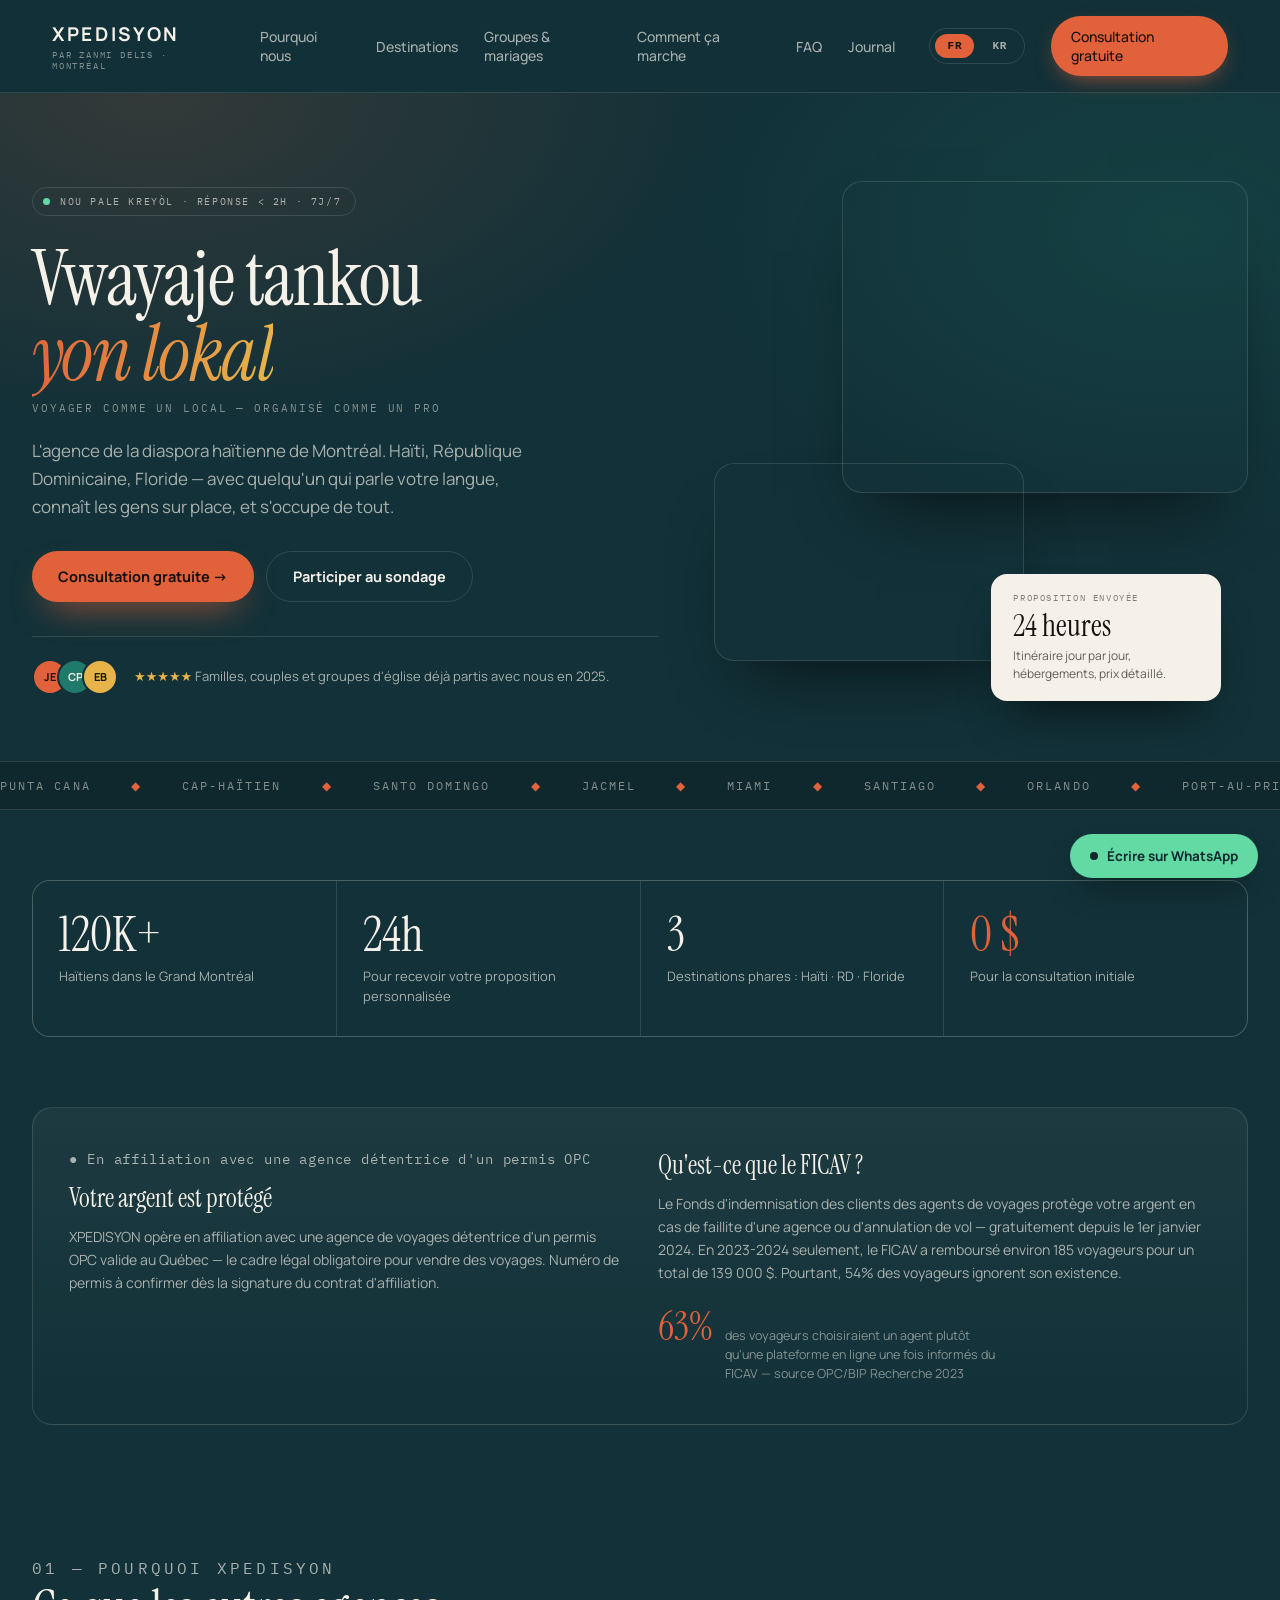
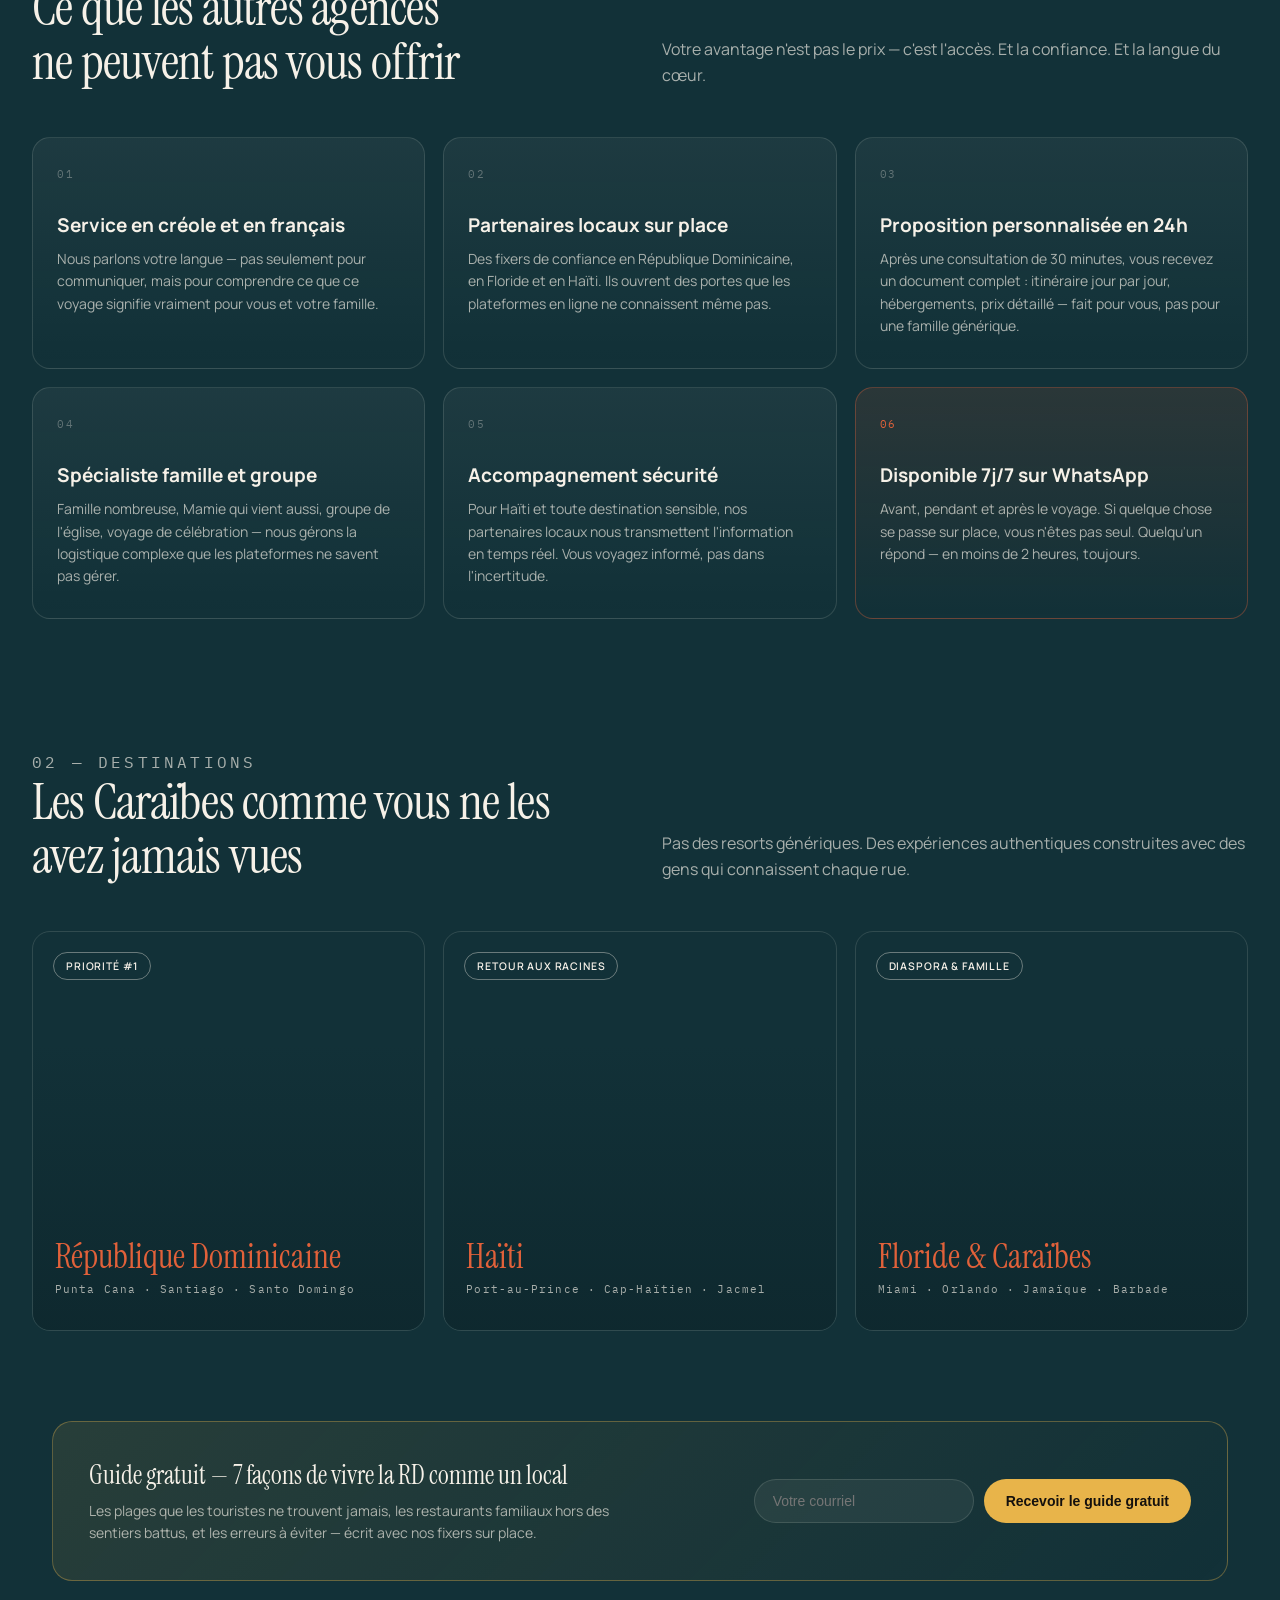
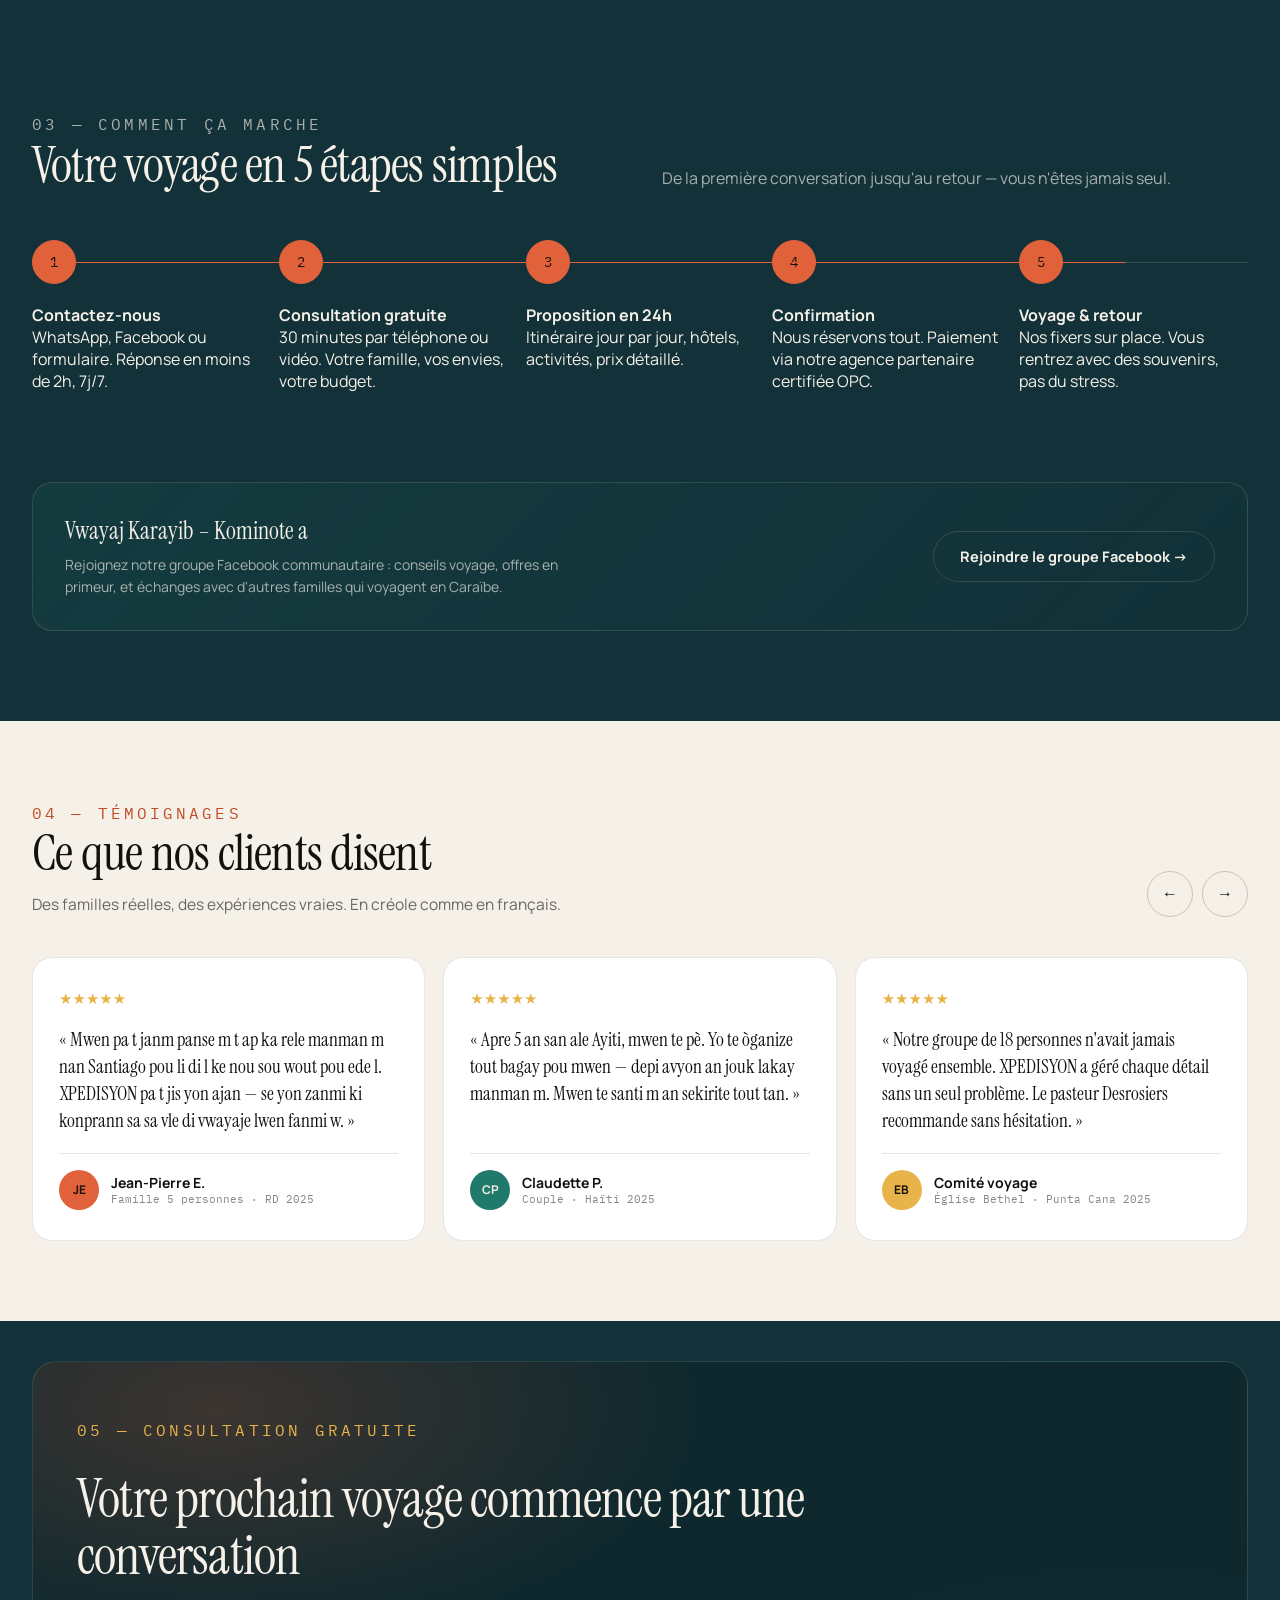
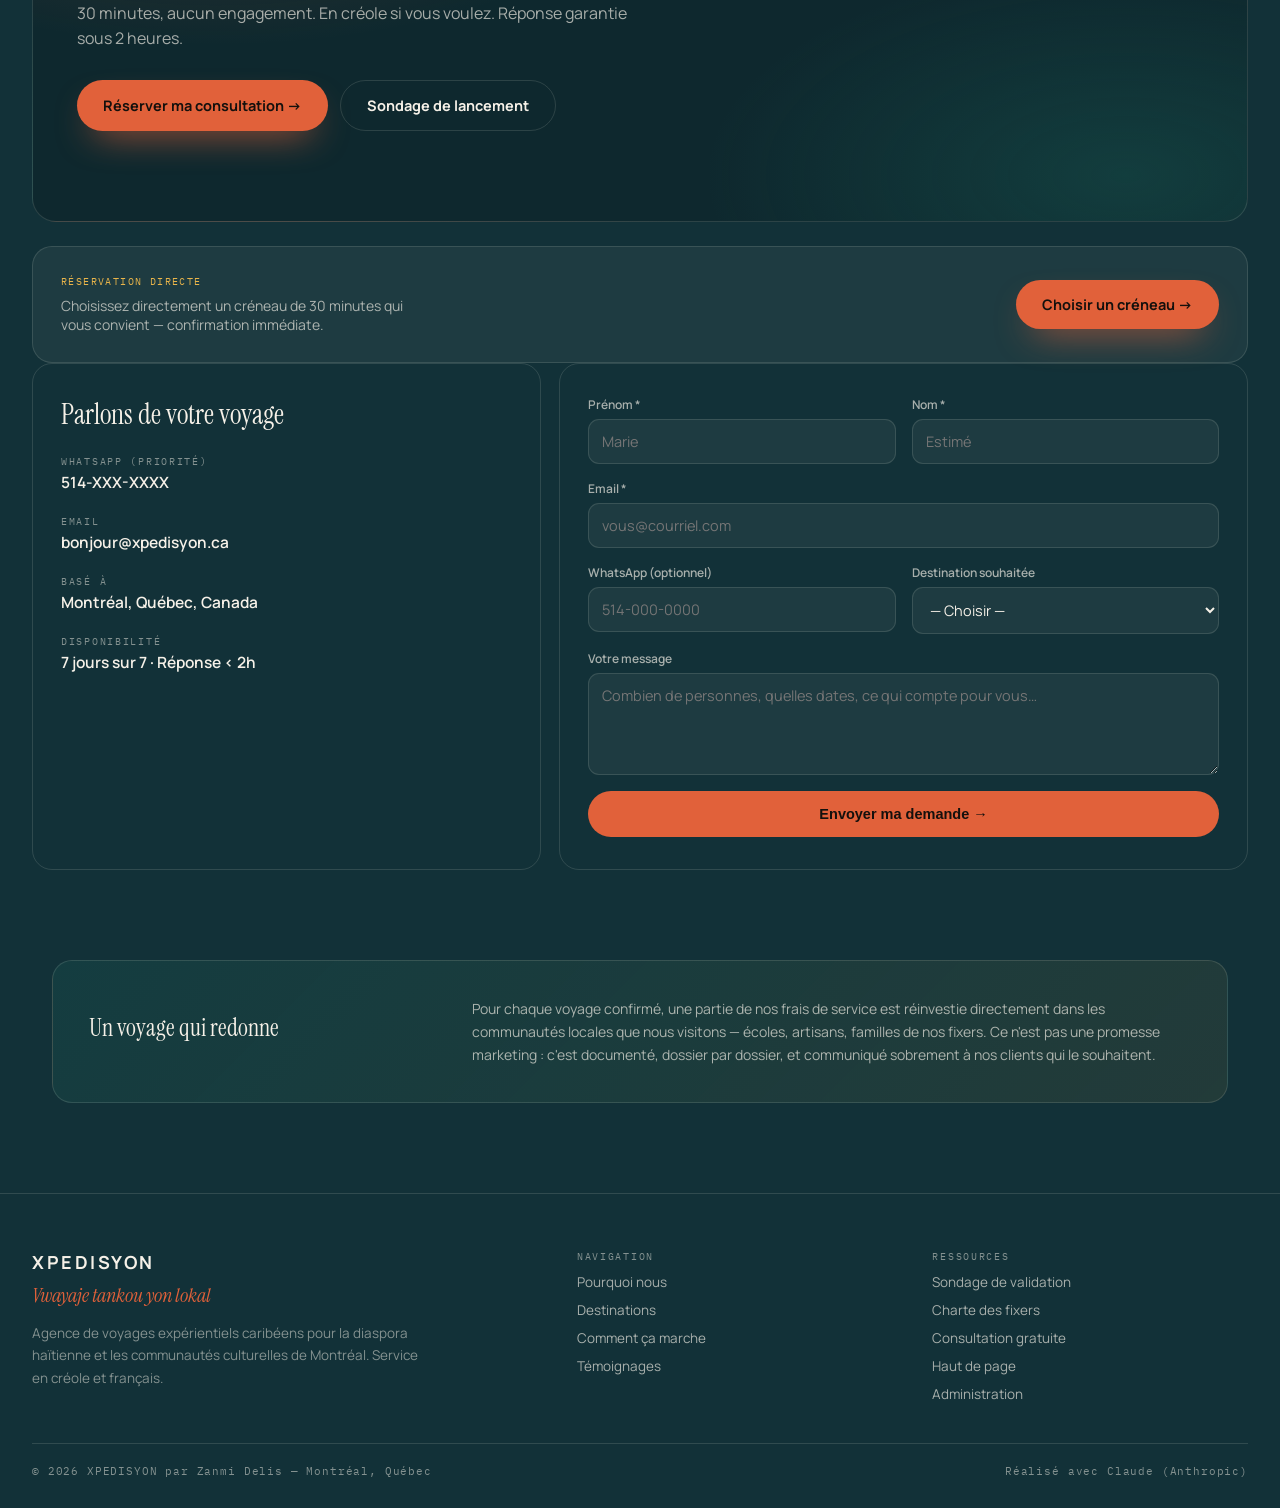
==== commit ba2a064a: "Add files via upload" ====
--- a/index.html
+++ b/index.html
@@ -9,206 +9,7 @@
 <link rel="preconnect" href="https://fonts.gstatic.com" crossorigin>
 <link href="https://fonts.googleapis.com/css2?family=Instrument+Serif:ital@0;1&family=Manrope:wght@400;500;600;700;800&family=IBM+Plex+Mono:wght@400;500&display=swap" rel="stylesheet">
 <script src="https://identity.netlify.com/v1/netlify-identity-widget.js"></script>
-<style>
-:root{
-  --bg:#123138; --bg-deep:#0E282E; --card:#173A42; --card-soft:rgba(246,241,232,0.05);
-  --line:rgba(246,241,232,0.13); --cream:#F6F1E8; --dark:#14100D;
-  --orange:#E1613A; --orange-light:#F08055; --gold:#E8B44A; --teal:#1F7A6B; --mint:#63D9A4;
-  --muted:rgba(246,241,232,0.66); --muted2:rgba(246,241,232,0.5);
-  --serif:'Instrument Serif',serif; --sans:'Manrope',system-ui,sans-serif; --mono:'IBM Plex Mono',monospace;
-}
-*{box-sizing:border-box;margin:0;padding:0}
-html{scroll-behavior:smooth}
-body{font-family:var(--sans);background:var(--bg);color:var(--cream);-webkit-font-smoothing:antialiased}
-a{color:var(--orange);text-decoration:none}
-::selection{background:var(--orange);color:var(--dark)}
-@keyframes xpMarquee{from{transform:translateX(0)}to{transform:translateX(-50%)}}
-@keyframes xpFloat{0%,100%{transform:translateY(0)}50%{transform:translateY(-12px)}}
-@keyframes xpPulse{0%,100%{opacity:.35;transform:scale(1)}50%{opacity:.9;transform:scale(1.5)}}
-@keyframes xpSheen{from{background-position:0% 50%}to{background-position:200% 50%}}
-[data-reveal]{opacity:0;transform:translateY(24px);transition:opacity .8s cubic-bezier(.2,.8,.2,1),transform .8s cubic-bezier(.2,.8,.2,1)}
-[data-reveal].in{opacity:1;transform:none}
-
-/* NAV */
-header{position:sticky;top:0;z-index:90;background:rgba(18,49,56,.85);backdrop-filter:blur(18px);border-bottom:1px solid var(--line)}
-#progress{position:absolute;left:0;top:0;height:2px;width:0%;background:linear-gradient(90deg,var(--orange),var(--gold))}
-.nav-inner{max-width:1240px;margin:0 auto;padding:16px 32px;display:flex;align-items:center;gap:32px}
-.brand{display:flex;flex-direction:column;gap:2px;color:var(--cream)}
-.brand b{font-weight:700;font-size:19px;letter-spacing:.14em}
-.brand span{font-family:var(--mono);font-size:9px;letter-spacing:.2em;color:var(--muted2);text-transform:uppercase}
-.nav-links{margin-left:auto;display:flex;align-items:center;gap:26px}
-.nav-links a{font-size:14px;font-weight:500;color:var(--muted)}
-.nav-links a:hover{color:var(--cream)}
-.nav-cta{display:flex;align-items:center;gap:8px;background:var(--orange);color:var(--dark)!important;font-size:14px;font-weight:700;padding:11px 20px;border-radius:100px;box-shadow:0 8px 24px -10px rgba(225,97,58,.9)}
-.nav-cta:hover{background:var(--orange-light)!important}
-.hamburger{display:none;flex-direction:column;gap:5px;cursor:pointer;margin-left:auto}
-.hamburger span{width:22px;height:2px;background:var(--cream);border-radius:2px}
-@media(max-width:820px){
-  .nav-links{display:none;position:fixed;top:60px;left:0;right:0;background:var(--bg-deep);flex-direction:column;padding:1.5rem 2rem;gap:1.1rem;border-bottom:1px solid var(--line)}
-  .nav-links.open{display:flex}
-  .hamburger{display:flex}
-}
-
-/* HERO */
-.hero{position:relative;padding:88px 32px 60px}
-.hero-glow{position:absolute;inset:0;background:radial-gradient(900px 520px at 12% 0%,rgba(225,97,58,.16),transparent 65%),radial-gradient(760px 480px at 92% 20%,rgba(31,122,107,.22),transparent 65%);pointer-events:none}
-.hero-inner{max-width:1240px;margin:0 auto;position:relative;display:grid;grid-template-columns:1.08fr .92fr;gap:56px;align-items:center}
-.badge{display:inline-flex;align-items:center;gap:10px;border:1px solid var(--line);border-radius:100px;padding:7px 14px 7px 10px;margin-bottom:26px}
-.badge .dot{width:7px;height:7px;border-radius:50%;background:var(--mint);animation:xpPulse 2.4s ease-in-out infinite}
-.badge span{font-family:var(--mono);font-size:10px;letter-spacing:.16em;text-transform:uppercase;color:var(--muted)}
-.hero h1{font-family:var(--serif);font-weight:400;font-size:clamp(42px,6vw,80px);line-height:.98;letter-spacing:-.02em;margin:0 0 8px}
-.hero h1 em{font-style:italic;background:linear-gradient(100deg,var(--orange),var(--gold),var(--orange));background-size:200% auto;-webkit-background-clip:text;background-clip:text;color:transparent;animation:xpSheen 7s linear infinite}
-.hero-mono{font-family:var(--mono);font-size:10.5px;letter-spacing:.18em;text-transform:uppercase;color:var(--muted2);margin:0 0 22px}
-.hero-sub{font-size:17px;line-height:1.65;color:var(--muted);max-width:520px;margin:0 0 30px}
-.hero-btns{display:flex;flex-wrap:wrap;gap:12px;margin-bottom:34px}
-.btn{display:inline-flex;align-items:center;gap:8px;border-radius:100px;font-weight:700;font-size:14.5px;padding:15px 26px;cursor:pointer;transition:all .2s;border:none}
-.btn-primary{background:var(--orange);color:var(--dark);box-shadow:0 16px 36px -16px rgba(225,97,58,1)}
-.btn-primary:hover{background:var(--orange-light);transform:translateY(-2px)}
-.btn-outline{border:1px solid var(--line);color:var(--cream);background:transparent}
-.btn-outline:hover{border-color:var(--cream);background:rgba(246,241,232,.06)}
-.social-row{display:flex;align-items:center;gap:16px;padding-top:22px;border-top:1px solid var(--line)}
-.avatars{display:flex}
-.avatars span{width:36px;height:36px;border-radius:50%;display:grid;place-items:center;font-size:11px;font-weight:700;border:2px solid var(--bg);margin-left:-11px}
-.avatars span:first-child{margin-left:0}
-.social-row p{font-size:13px;line-height:1.5;color:var(--muted)}
-.social-row p .stars{color:var(--gold)}
-
-.hero-art{position:relative;height:520px}
-.art-main{position:absolute;top:0;right:0;width:76%;height:60%;border-radius:20px;overflow:hidden;border:1px solid var(--line);box-shadow:0 36px 70px -34px rgba(0,0,0,.7);background:repeating-linear-gradient(135deg,#1B4048 0 12px,#153840 12px 24px);display:grid;place-items:center}
-.art-second{position:absolute;bottom:40px;left:0;width:58%;height:38%;border-radius:20px;overflow:hidden;border:1px solid var(--line);box-shadow:0 36px 70px -34px rgba(0,0,0,.7);background:repeating-linear-gradient(135deg,#3A2A1D 0 12px,#312316 12px 24px);display:grid;place-items:center;animation:xpFloat 8s ease-in-out infinite}
-.art-label{font-family:var(--mono);font-size:10.5px;letter-spacing:.14em;color:rgba(246,241,232,.4);text-transform:uppercase;text-align:center}
-.art-card{position:absolute;bottom:0;right:5%;background:var(--cream);color:var(--dark);border-radius:16px;padding:18px 22px;box-shadow:0 26px 50px -24px rgba(0,0,0,.75);max-width:230px}
-.art-card p:first-child{font-family:var(--mono);font-size:9px;letter-spacing:.18em;text-transform:uppercase;color:rgba(20,16,13,.5);margin:0 0 8px}
-.art-card p.num{font-family:var(--serif);font-size:30px;line-height:1;margin:0 0 6px}
-.art-card p:last-child{font-size:12px;line-height:1.5;color:rgba(20,16,13,.66);margin:0}
-@media(max-width:900px){.hero-inner{grid-template-columns:1fr}.hero-art{display:none}}
-
-/* MARQUEE */
-.marquee-wrap{border-top:1px solid var(--line);border-bottom:1px solid var(--line);padding:16px 0;overflow:hidden;background:var(--bg-deep)}
-.marquee{display:flex;width:max-content;animation:xpMarquee 32s linear infinite}
-.marquee-set{display:flex;align-items:center;gap:40px;padding-right:40px;font-family:var(--mono);font-size:11.5px;letter-spacing:.18em;text-transform:uppercase;color:var(--muted2)}
-.marquee-set span.dot{color:var(--orange)}
-
-/* STATS */
-.stats-section{padding:70px 32px}
-.stats-grid{max-width:1240px;margin:0 auto;display:grid;grid-template-columns:repeat(4,1fr);gap:1px;background:var(--line);border:1px solid var(--line);border-radius:18px;overflow:hidden}
-.stat-cell{background:var(--bg);padding:30px 26px}
-.stat-cell .num{font-family:var(--serif);font-size:48px;line-height:1;margin:0 0 8px}
-.stat-cell .lbl{font-size:13px;line-height:1.5;color:var(--muted)}
-@media(max-width:760px){.stats-grid{grid-template-columns:1fr 1fr}}
-
-/* SECTIONS COMMON */
-.section{padding:40px 32px 90px}
-.section-inner{max-width:1240px;margin:0 auto}
-.eyebrow{font-family:var(--mono);font-size:10px;letter-spacing:.2em;text-transform:uppercase;color:var(--orange);margin:0 0 16px}
-.section-head{display:grid;grid-template-columns:1fr 1fr;gap:44px;align-items:end;margin-bottom:48px}
-.section-head h2{font-family:var(--serif);font-weight:400;font-size:clamp(32px,4vw,52px);line-height:1.05;letter-spacing:-.015em;margin:0}
-.section-head p{font-size:16px;line-height:1.65;color:var(--muted);margin:0}
-@media(max-width:800px){.section-head{grid-template-columns:1fr}}
-
-/* PILLARS */
-.pillars{display:grid;grid-template-columns:repeat(3,1fr);gap:18px}
-@media(max-width:820px){.pillars{grid-template-columns:1fr}}
-.pillar{border:1px solid var(--line);border-radius:18px;padding:28px 24px 30px;background:linear-gradient(180deg,var(--card-soft),transparent);transition:all .2s}
-.pillar:hover{border-color:rgba(225,97,58,.5);transform:translateY(-3px)}
-.pillar .idx{font-family:var(--mono);font-size:10.5px;letter-spacing:.16em;color:rgba(246,241,232,.32);margin:0 0 32px}
-.pillar h3{font-size:19px;font-weight:700;line-height:1.25;margin:0 0 10px}
-.pillar p{font-size:14px;line-height:1.6;color:var(--muted)}
-.pillar.hl{border-color:rgba(225,97,58,.35);background:linear-gradient(180deg,rgba(225,97,58,.12),transparent)}
-.pillar.hl .idx{color:var(--orange)}
-
-/* DESTINATIONS */
-.dest-grid{display:grid;grid-template-columns:repeat(3,1fr);gap:18px}
-@media(max-width:820px){.dest-grid{grid-template-columns:1fr}}
-.dest-card{position:relative;border-radius:18px;overflow:hidden;height:400px;border:1px solid var(--line);cursor:pointer}
-.dest-bg{position:absolute;inset:0;background:repeating-linear-gradient(135deg,#173A42 0 14px,#123138 14px 28px)}
-.dest-overlay{position:absolute;inset:0;background:linear-gradient(180deg,rgba(14,40,46,0) 28%,rgba(14,40,46,.94) 100%)}
-.dest-tag{position:absolute;top:20px;left:20px;border:1px solid rgba(246,241,232,.38);color:var(--cream);font-size:10.5px;font-weight:600;letter-spacing:.08em;text-transform:uppercase;padding:6px 12px;border-radius:100px}
-.dest-content{position:absolute;left:22px;right:22px;bottom:22px}
-.dest-content h3{font-family:var(--serif);font-weight:400;font-size:34px;line-height:1;margin:0 0 8px}
-.dest-content .sub{font-family:var(--mono);font-size:11px;letter-spacing:.1em;color:var(--muted);margin:0 0 12px}
-.dest-body{max-height:0;overflow:hidden;transition:max-height .4s ease}
-.dest-card:hover .dest-body{max-height:140px}
-.dest-body p{font-size:13.5px;line-height:1.6;color:rgba(246,241,232,.8);margin:0 0 10px}
-.dest-body span{font-size:13px;font-weight:700;color:var(--orange)}
-
-/* STEPS */
-.steps-wrap{position:relative}
-.steps-line-bg{position:absolute;left:0;right:0;top:22px;height:1px;background:var(--line)}
-.steps-line-fg{position:absolute;left:0;top:22px;height:1px;width:0%;background:var(--orange);transition:width .5s ease}
-.steps{display:grid;grid-template-columns:repeat(5,1fr);gap:18px}
-@media(max-width:820px){.steps{grid-template-columns:1fr 1fr}}
-@media(max-width:500px){.steps{grid-template-columns:1fr}}
-.step-dot{width:44px;height:44px;border-radius:50%;background:var(--bg);border:1px solid var(--line);display:grid;place-items:center;font-family:var(--mono);font-size:14px;color:var(--muted);margin-bottom:20px}
-.step h4{font-size:16px;font-weight:700;margin:0 0 8px}
-.step p{font-size:13.5px;line-height:1.6;color:var(--muted)}
-
-/* TESTIMONIALS */
-.testi-section{padding:80px 32px;background:var(--cream);color:var(--dark)}
-.testi-head{display:flex;align-items:end;justify-content:space-between;gap:32px;margin-bottom:40px;flex-wrap:wrap}
-.testi-head .eyebrow{color:#C24A24}
-.testi-head h2{font-family:var(--serif);font-weight:400;font-size:clamp(32px,4vw,52px);line-height:1.05;letter-spacing:-.015em;margin:0 0 12px;color:var(--dark)}
-.testi-head p{font-size:15.5px;line-height:1.6;color:rgba(20,16,13,.62);margin:0}
-.testi-nav{display:flex;gap:9px}
-.testi-nav button{width:46px;height:46px;border-radius:50%;border:1px solid rgba(20,16,13,.2);background:transparent;color:var(--dark);font-size:16px;cursor:pointer}
-.testi-nav button:hover{background:var(--dark);color:var(--cream)}
-.testi-track-wrap{overflow:hidden}
-.testi-track{display:flex;gap:18px;transition:transform .6s cubic-bezier(.2,.8,.2,1)}
-.testi-card{flex:0 0 calc((100% - 36px) / 3);background:#fff;border:1px solid rgba(20,16,13,.1);border-radius:20px;padding:30px 26px;display:flex;flex-direction:column;gap:18px;min-height:280px}
-.testi-card .stars{color:var(--gold);font-size:15px}
-.testi-card .quote{font-family:var(--serif);font-size:19px;line-height:1.42;flex:1;margin:0}
-.testi-author{display:flex;align-items:center;gap:12px;padding-top:16px;border-top:1px solid rgba(20,16,13,.1)}
-.testi-avatar{width:40px;height:40px;border-radius:50%;display:grid;place-items:center;font-size:12px;font-weight:700}
-.testi-author .nm{margin:0;font-size:14px;font-weight:700}
-.testi-author .ctx{margin:0;font-family:var(--mono);font-size:10.5px;color:rgba(20,16,13,.5)}
-.testi-card.cta{background:var(--dark);color:var(--cream);justify-content:space-between}
-.testi-card.cta p{font-family:var(--serif);font-size:26px;line-height:1.25}
-.testi-card.cta a{font-size:14px;font-weight:700;color:var(--orange)}
-@media(max-width:820px){.testi-card{flex:0 0 100%}}
-
-/* CONTACT */
-.contact-hero{position:relative;border-radius:24px;overflow:hidden;border:1px solid var(--line);padding:56px 44px;margin-bottom:24px;background:radial-gradient(700px 340px at 15% 10%,rgba(225,97,58,.22),transparent 70%),radial-gradient(600px 300px at 90% 90%,rgba(31,122,107,.26),transparent 70%),var(--bg-deep)}
-.contact-hero .eyebrow{color:var(--gold)}
-.contact-hero h2{font-family:var(--serif);font-weight:400;font-size:clamp(32px,4.4vw,54px);line-height:1.05;letter-spacing:-.015em;margin:0 0 16px;max-width:760px}
-.contact-hero p{font-size:16px;line-height:1.6;color:var(--muted);max-width:560px;margin:0 0 28px}
-.contact-grid{display:grid;grid-template-columns:.85fr 1.15fr;gap:18px}
-@media(max-width:820px){.contact-grid{grid-template-columns:1fr}}
-.contact-info-card{border:1px solid var(--line);border-radius:20px;padding:32px 28px;display:flex;flex-direction:column;gap:22px}
-.contact-info-card h3{font-family:var(--serif);font-weight:400;font-size:28px;margin:0}
-.info-item{display:flex;flex-direction:column;gap:3px}
-.info-item .k{font-family:var(--mono);font-size:9.5px;letter-spacing:.18em;text-transform:uppercase;color:var(--muted2)}
-.info-item .v{font-size:15.5px;font-weight:600}
-.form-card{border:1px solid var(--line);border-radius:20px;padding:32px 28px}
-.form-grid{display:grid;grid-template-columns:1fr 1fr;gap:16px}
-.form-grid label{grid-column:span 1;display:flex;flex-direction:column;gap:6px;font-size:12px;font-weight:600;color:var(--muted)}
-.form-grid label.full{grid-column:span 2}
-.form-grid input,.form-grid select,.form-grid textarea{background:rgba(246,241,232,.05);border:1px solid var(--line);border-radius:11px;padding:12px 13px;color:var(--cream);font-size:14.5px;font-family:inherit;outline:none;transition:all .15s}
-.form-grid input:focus,.form-grid select:focus,.form-grid textarea:focus{border-color:var(--orange);background:rgba(225,97,58,.07)}
-.form-grid select option{color:var(--dark)}
-.form-grid button{grid-column:span 2;background:var(--orange);color:var(--dark);border:none;border-radius:100px;padding:15px;font-size:14.5px;font-weight:700;cursor:pointer}
-.form-grid button:hover{background:var(--orange-light)}
-.form-success{display:none;flex-direction:column;align-items:center;justify-content:center;text-align:center;gap:12px;min-height:340px}
-.form-success .check{width:56px;height:56px;border-radius:50%;background:var(--mint);color:var(--bg-deep);display:grid;place-items:center;font-size:24px;font-weight:700}
-.form-success h3{font-family:var(--serif);font-weight:400;font-size:28px;margin:4px 0 0}
-.form-success p{font-size:14px;line-height:1.6;color:var(--muted);max-width:340px}
-
-/* FOOTER */
-footer{padding:56px 32px 30px;border-top:1px solid var(--line);margin-top:40px}
-.footer-inner{max-width:1240px;margin:0 auto;display:grid;grid-template-columns:1.6fr 1fr 1fr;gap:40px}
-@media(max-width:700px){.footer-inner{grid-template-columns:1fr;gap:28px}}
-.footer-brand{font-weight:700;font-size:18px;letter-spacing:.14em;margin:0 0 8px}
-.footer-tag{font-family:var(--serif);font-style:italic;font-size:20px;color:var(--orange);margin:0 0 14px}
-.footer-desc{font-size:13.5px;line-height:1.65;color:var(--muted2);max-width:400px}
-.footer-col p.h{font-family:var(--mono);font-size:9.5px;letter-spacing:.18em;text-transform:uppercase;color:var(--muted2);margin:0 0 4px}
-.footer-col a{display:block;font-size:13.5px;color:var(--muted);margin-top:10px}
-.footer-col a:hover{color:var(--orange)}
-.footer-bottom{max-width:1240px;margin:40px auto 0;padding-top:20px;border-top:1px solid var(--line);display:flex;justify-content:space-between;flex-wrap:wrap;gap:14px;font-family:var(--mono);font-size:10.5px;letter-spacing:.08em;color:var(--muted2)}
-
-/* WHATSAPP FLOAT */
-.wa-float{position:fixed;right:22px;bottom:22px;z-index:95;display:flex;align-items:center;gap:9px;background:var(--mint);color:var(--bg-deep);font-size:13.5px;font-weight:700;padding:13px 20px;border-radius:100px;box-shadow:0 16px 34px -14px rgba(0,0,0,.6)}
-.wa-float:hover{background:#7DEBB8;color:var(--bg-deep);transform:translateY(-2px)}
-.wa-float .dot{width:8px;height:8px;border-radius:50%;background:var(--bg-deep);animation:xpPulse 2.4s ease-in-out infinite}
-</style>
+<link rel="stylesheet" href="styles.css">
 </head>
 <body>
 
@@ -217,11 +18,17 @@
   <div class="nav-inner">
     <a href="#top" class="brand"><b>XPEDISYON</b><span>par Zanmi Delis · Montréal</span></a>
     <div class="nav-links" id="nav-menu">
-      <a href="#differentiateurs">Pourquoi nous</a>
-      <a href="#destinations">Destinations</a>
-      <a href="#comment">Comment ça marche</a>
-      <a href="#temoignages">Témoignages</a>
-      <a href="#contact" class="nav-cta">Consultation gratuite</a>
+      <a href="#differentiateurs" id="nav-pourquoi">Pourquoi nous</a>
+      <a href="#destinations" id="nav-destinations">Destinations</a>
+      <a href="groupes-mariages.html" id="nav-groupes">Groupes &amp; mariages</a>
+      <a href="#comment" id="nav-comment">Comment ça marche</a>
+      <a href="faq.html" id="nav-faq">FAQ</a>
+      <a href="journal.html" id="nav-journal">Journal</a>
+      <div class="lang-toggle">
+        <button id="lang-fr" class="active">FR</button>
+        <button id="lang-kr">KR</button>
+      </div>
+      <a href="#contact" class="nav-cta" id="nav-cta">Consultation gratuite</a>
     </div>
     <div class="hamburger" onclick="document.getElementById('nav-menu').classList.toggle('open')"><span></span><span></span><span></span></div>
   </div>
@@ -249,8 +56,8 @@
       </div>
     </div>
     <div class="hero-art" data-reveal>
-      <div class="art-main"><span class="art-label">photo — plage / famille</span></div>
-      <div class="art-second"><span class="art-label">photo — rue<br>Cap-Haïtien</span></div>
+      <div class="art-main" id="art-main"><span class="art-label" id="art-main-label" style="display:none">photo — plage / famille</span></div>
+      <div class="art-second" id="art-second"><span class="art-label" id="art-second-label" style="display:none">photo — rue<br>Cap-Haïtien</span></div>
       <div class="art-card">
         <p id="art-tag">Proposition envoyée</p>
         <p class="num" id="art-num">24 heures</p>
@@ -268,6 +75,25 @@
   <div class="stats-grid" id="stats-grid" data-reveal></div>
 </section>
 
+
+<section class="trust-section">
+  <div class="trust-card" data-reveal>
+    <div>
+      <p class="opc-line" id="trust-opc-line">● En affiliation avec une agence détentrice d'un permis OPC</p>
+      <h3 id="trust-titre">Votre argent est protégé</h3>
+      <p id="trust-opc-texte"></p>
+    </div>
+    <div>
+      <h3 id="trust-ficav-titre">Qu'est-ce que le FICAV ?</h3>
+      <p id="trust-ficav-texte"></p>
+      <div class="trust-stat">
+        <span class="n" id="trust-stat-chiffre">63%</span>
+        <span class="t" id="trust-stat-texte"></span>
+      </div>
+    </div>
+  </div>
+</section>
+
 <section class="section" id="differentiateurs">
   <div class="section-inner">
     <div class="section-head" data-reveal>
@@ -294,6 +120,22 @@
   </div>
 </section>
 
+
+<div class="lead-magnet">
+  <div class="lead-card" data-reveal>
+    <div class="txt">
+      <h3 id="lead-titre">Guide gratuit — 7 façons de vivre la RD comme un local</h3>
+      <p id="lead-texte">Les plages que les touristes ne trouvent jamais, les restaurants familiaux hors des sentiers battus, et les erreurs à éviter.</p>
+    </div>
+    <form class="lead-form" name="guide-gratuit" method="POST" data-netlify="true" netlify-honeypot="bot-field" id="lead-form">
+      <input type="hidden" name="form-name" value="guide-gratuit">
+      <input type="hidden" name="bot-field" style="display:none">
+      <input type="email" name="email" placeholder="Votre courriel" required>
+      <button type="submit" id="lead-bouton">Recevoir le guide gratuit</button>
+    </form>
+  </div>
+</div>
+
 <section class="section" id="comment">
   <div class="section-inner">
     <div class="section-head" data-reveal>
@@ -307,6 +149,19 @@
       <div class="steps-line-bg"></div>
       <div class="steps-line-fg" id="steps-line"></div>
       <div class="steps" id="steps-list"></div>
+    </div>
+  </div>
+</section>
+
+
+<section class="section" style="padding-top:0" id="communaute">
+  <div class="section-inner">
+    <div class="community-block" data-reveal>
+      <div class="txt">
+        <h3 id="community-titre">Vwayaj Karayib – Kominote a</h3>
+        <p id="community-texte">Rejoignez notre groupe Facebook communautaire : conseils voyage, offres en primeur, et échanges avec d'autres familles qui voyagent en Caraïbe.</p>
+      </div>
+      <a href="#" target="_blank" class="btn btn-outline" id="community-lien">Rejoindre le groupe Facebook &rarr;</a>
     </div>
   </div>
 </section>
@@ -340,6 +195,14 @@
         <a href="#form" class="btn btn-primary">Réserver ma consultation &rarr;</a>
         <a href="sondage.html" class="btn btn-outline">Sondage de lancement</a>
       </div>
+    </div>
+
+    <div class="calendly-block" data-reveal>
+      <div>
+        <p style="font-family:var(--mono);font-size:10px;letter-spacing:.14em;text-transform:uppercase;color:var(--gold);margin:0 0 8px">Réservation directe</p>
+        <p id="calendly-texte">Choisissez directement un créneau de 30 minutes qui vous convient — confirmation immédiate.</p>
+      </div>
+      <a href="#" target="_blank" class="btn btn-primary" id="calendly-lien">Choisir un créneau &rarr;</a>
     </div>
 
     <div id="form" class="contact-grid">
@@ -381,6 +244,14 @@
   </div>
 </section>
 
+
+<div class="impact-band">
+  <div class="impact-inner" data-reveal>
+    <h3 id="impact-titre">Un voyage qui redonne</h3>
+    <p id="impact-texte"></p>
+  </div>
+</div>
+
 <footer>
   <div class="footer-inner">
     <div>
@@ -398,6 +269,7 @@
     <div class="footer-col">
       <p class="h">Ressources</p>
       <a href="sondage.html">Sondage de validation</a>
+      <a href="charte-fixers.html">Charte des fixers</a>
       <a href="#contact">Consultation gratuite</a>
       <a href="#top">Haut de page</a>
       <a href="/admin/">Administration</a>
@@ -461,7 +333,7 @@
 
   const mq = document.getElementById('marquee');
   const items = d.marquee || [];
-  const buildSet = () => items.map(v => '<span>' + v + '</span><span class="dot">◆</span>').join('');
+  const buildSet = () => items.map(v => '<span>' + (v.ville || v) + '</span><span class="dot">◆</span>').join('');
   mq.innerHTML = '<div class="marquee-set">' + buildSet() + '</div><div class="marquee-set">' + buildSet() + '</div>';
 
   const stats = document.getElementById('stats-grid');
@@ -493,8 +365,11 @@
 
   const track = document.getElementById('testi-track');
   (d.temoignages || []).forEach(t => {
+    const avatar = t.photo
+      ? '<span class="testi-avatar" style="background-image:url(\'' + t.photo + '\');background-size:cover;background-position:center"></span>'
+      : '<span class="testi-avatar" style="background:' + t.couleur + ';color:' + t.texte_couleur + '">' + t.initiales + '</span>';
     track.innerHTML += '<div class="testi-card"><span class="stars">★★★★★</span><p class="quote">« ' + t.texte + ' »</p>' +
-      '<div class="testi-author"><span class="testi-avatar" style="background:' + t.couleur + ';color:' + t.texte_couleur + '">' + t.initiales + '</span>' +
+      '<div class="testi-author">' + avatar +
       '<div><p class="nm">' + t.nom + '</p><p class="ctx">' + t.contexte + '</p></div></div></div>';
   });
   track.innerHTML += '<div class="testi-card cta"><p>Votre témoignage ici, après votre premier voyage avec nous.</p><a href="#contact">Commencer la conversation &rarr;</a></div>';
@@ -505,6 +380,85 @@
     document.getElementById('contact-ville').textContent = d.contact.ville || '';
     document.getElementById('contact-dispo').textContent = d.contact.disponibilite || '';
     if (d.contact.whatsapp) document.getElementById('wa-float').href = 'https://wa.me/' + d.contact.whatsapp;
+  }
+
+  // Vraies photos hero (placeholders publics Unsplash, remplaçables via /admin)
+  if (d.hero.photo_principale) {
+    document.getElementById('art-main').style.backgroundImage = "url('" + d.hero.photo_principale + "')";
+    document.getElementById('art-main').style.backgroundSize = 'cover';
+    document.getElementById('art-main').style.backgroundPosition = 'center';
+  }
+  if (d.hero.photo_secondaire) {
+    document.getElementById('art-second').style.backgroundImage = "url('" + d.hero.photo_secondaire + "')";
+    document.getElementById('art-second').style.backgroundSize = 'cover';
+    document.getElementById('art-second').style.backgroundPosition = 'center';
+  }
+
+  // Bloc confiance OPC / FICAV
+  if (d.confiance) {
+    document.getElementById('trust-opc-line').textContent = '● ' + (d.confiance.titre === 'Votre argent est protégé' ? "En affiliation avec une agence détentrice d'un permis OPC" : '');
+    document.getElementById('trust-titre').textContent = d.confiance.titre;
+    document.getElementById('trust-opc-texte').textContent = d.confiance.opc_texte;
+    document.getElementById('trust-ficav-titre').textContent = d.confiance.ficav_titre;
+    document.getElementById('trust-ficav-texte').textContent = d.confiance.ficav_texte;
+    document.getElementById('trust-stat-chiffre').textContent = d.confiance.stat_chiffre;
+    document.getElementById('trust-stat-texte').textContent = d.confiance.stat_texte;
+  }
+
+  // Aimant à prospects
+  if (d.aimant) {
+    document.getElementById('lead-titre').textContent = d.aimant.titre_fr;
+    document.getElementById('lead-texte').textContent = d.aimant.texte_fr;
+    document.getElementById('lead-bouton').textContent = d.aimant.bouton_fr;
+  }
+  document.getElementById('lead-form').addEventListener('submit', function(e){
+    e.preventDefault();
+    const form = e.target;
+    fetch('/', {method:'POST', headers:{'Content-Type':'application/x-www-form-urlencoded'}, body:new URLSearchParams(new FormData(form)).toString()})
+      .then(()=>{ form.innerHTML = '<p style="color:var(--mint);font-size:14px;font-weight:600">Merci ! Vérifiez votre courriel.</p>'; })
+      .catch(()=>{ form.submit(); });
+  });
+
+  // Communauté Facebook
+  if (d.communaute) {
+    document.getElementById('community-titre').textContent = d.communaute.facebook_groupe_nom;
+    document.getElementById('community-texte').textContent = d.communaute.facebook_groupe_texte;
+    document.getElementById('community-lien').href = d.communaute.facebook_groupe_url;
+  }
+
+  // Calendly
+  if (d.calendly) {
+    document.getElementById('calendly-texte').textContent = d.calendly.texte;
+    document.getElementById('calendly-lien').href = d.calendly.url;
+  }
+
+  // Impact
+  if (d.impact) {
+    document.getElementById('impact-titre').textContent = d.impact.titre;
+    document.getElementById('impact-texte').textContent = d.impact.texte;
+  }
+
+  // Bascule de langue FR / Kreyòl
+  if (d.langue) {
+    const L = d.langue;
+    function applyLang(lang){
+      const suf = lang === 'kr' ? '_kr' : '_fr';
+      document.getElementById('nav-pourquoi').textContent = L['nav_pourquoi' + suf];
+      document.getElementById('nav-destinations').textContent = L['nav_destinations' + suf];
+      document.getElementById('nav-groupes').textContent = L['nav_groupes' + suf];
+      document.getElementById('nav-comment').textContent = L['nav_comment' + suf];
+      document.getElementById('nav-faq').textContent = L['nav_faq' + suf];
+      document.getElementById('nav-journal').textContent = L['nav_journal' + suf];
+      document.getElementById('nav-cta').lastChild ? null : null;
+      document.getElementById('nav-cta').textContent = L['nav_cta' + suf];
+      document.getElementById('hero-badge').textContent = L['badge' + suf];
+      document.querySelector('#top h1').innerHTML = L['hero_titre1' + suf] + '<br><em>' + L['hero_titre2' + suf] + '</em>';
+      document.getElementById('hero-texte').textContent = L['hero_texte' + suf];
+      document.getElementById('lang-fr').classList.toggle('active', lang==='fr');
+      document.getElementById('lang-kr').classList.toggle('active', lang==='kr');
+    }
+    document.getElementById('lang-fr').addEventListener('click', () => applyLang('fr'));
+    document.getElementById('lang-kr').addEventListener('click', () => applyLang('kr'));
   }
 
   // Re-observe newly injected [data-reveal] nodes
--- a/styles.css
+++ b/styles.css
@@ -0,0 +1,275 @@
+
+:root{
+  --bg:#123138; --bg-deep:#0E282E; --card:#173A42; --card-soft:rgba(246,241,232,0.05);
+  --line:rgba(246,241,232,0.13); --cream:#F6F1E8; --dark:#14100D;
+  --orange:#E1613A; --orange-light:#F08055; --gold:#E8B44A; --teal:#1F7A6B; --mint:#63D9A4;
+  --muted:rgba(246,241,232,0.66); --muted2:rgba(246,241,232,0.5);
+  --serif:'Instrument Serif',serif; --sans:'Manrope',system-ui,sans-serif; --mono:'IBM Plex Mono',monospace;
+}
+*{box-sizing:border-box;margin:0;padding:0}
+html{scroll-behavior:smooth}
+body{font-family:var(--sans);background:var(--bg);color:var(--cream);-webkit-font-smoothing:antialiased}
+a{color:var(--orange);text-decoration:none}
+::selection{background:var(--orange);color:var(--dark)}
+@keyframes xpMarquee{from{transform:translateX(0)}to{transform:translateX(-50%)}}
+@keyframes xpFloat{0%,100%{transform:translateY(0)}50%{transform:translateY(-12px)}}
+@keyframes xpPulse{0%,100%{opacity:.35;transform:scale(1)}50%{opacity:.9;transform:scale(1.5)}}
+@keyframes xpSheen{from{background-position:0% 50%}to{background-position:200% 50%}}
+[data-reveal]{opacity:0;transform:translateY(24px);transition:opacity .8s cubic-bezier(.2,.8,.2,1),transform .8s cubic-bezier(.2,.8,.2,1)}
+[data-reveal].in{opacity:1;transform:none}
+
+/* NAV */
+header{position:sticky;top:0;z-index:90;background:rgba(18,49,56,.85);backdrop-filter:blur(18px);border-bottom:1px solid var(--line)}
+#progress{position:absolute;left:0;top:0;height:2px;width:0%;background:linear-gradient(90deg,var(--orange),var(--gold))}
+.nav-inner{max-width:1240px;margin:0 auto;padding:16px 32px;display:flex;align-items:center;gap:32px}
+.brand{display:flex;flex-direction:column;gap:2px;color:var(--cream)}
+.brand b{font-weight:700;font-size:19px;letter-spacing:.14em}
+.brand span{font-family:var(--mono);font-size:9px;letter-spacing:.2em;color:var(--muted2);text-transform:uppercase}
+.nav-links{margin-left:auto;display:flex;align-items:center;gap:26px}
+.nav-links a{font-size:14px;font-weight:500;color:var(--muted)}
+.nav-links a:hover{color:var(--cream)}
+.nav-cta{display:flex;align-items:center;gap:8px;background:var(--orange);color:var(--dark)!important;font-size:14px;font-weight:700;padding:11px 20px;border-radius:100px;box-shadow:0 8px 24px -10px rgba(225,97,58,.9)}
+.nav-cta:hover{background:var(--orange-light)!important}
+.hamburger{display:none;flex-direction:column;gap:5px;cursor:pointer;margin-left:auto}
+.hamburger span{width:22px;height:2px;background:var(--cream);border-radius:2px}
+@media(max-width:820px){
+  .nav-links{display:none;position:fixed;top:60px;left:0;right:0;background:var(--bg-deep);flex-direction:column;padding:1.5rem 2rem;gap:1.1rem;border-bottom:1px solid var(--line)}
+  .nav-links.open{display:flex}
+  .hamburger{display:flex}
+}
+
+/* HERO */
+.hero{position:relative;padding:88px 32px 60px}
+.hero-glow{position:absolute;inset:0;background:radial-gradient(900px 520px at 12% 0%,rgba(225,97,58,.16),transparent 65%),radial-gradient(760px 480px at 92% 20%,rgba(31,122,107,.22),transparent 65%);pointer-events:none}
+.hero-inner{max-width:1240px;margin:0 auto;position:relative;display:grid;grid-template-columns:1.08fr .92fr;gap:56px;align-items:center}
+.badge{display:inline-flex;align-items:center;gap:10px;border:1px solid var(--line);border-radius:100px;padding:7px 14px 7px 10px;margin-bottom:26px}
+.badge .dot{width:7px;height:7px;border-radius:50%;background:var(--mint);animation:xpPulse 2.4s ease-in-out infinite}
+.badge span{font-family:var(--mono);font-size:10px;letter-spacing:.16em;text-transform:uppercase;color:var(--muted)}
+.hero h1{font-family:var(--serif);font-weight:400;font-size:clamp(42px,6vw,80px);line-height:.98;letter-spacing:-.02em;margin:0 0 8px}
+.hero h1 em{font-style:italic;background:linear-gradient(100deg,var(--orange),var(--gold),var(--orange));background-size:200% auto;-webkit-background-clip:text;background-clip:text;color:transparent;animation:xpSheen 7s linear infinite}
+.hero-mono{font-family:var(--mono);font-size:10.5px;letter-spacing:.18em;text-transform:uppercase;color:var(--muted2);margin:0 0 22px}
+.hero-sub{font-size:17px;line-height:1.65;color:var(--muted);max-width:520px;margin:0 0 30px}
+.hero-btns{display:flex;flex-wrap:wrap;gap:12px;margin-bottom:34px}
+.btn{display:inline-flex;align-items:center;gap:8px;border-radius:100px;font-weight:700;font-size:14.5px;padding:15px 26px;cursor:pointer;transition:all .2s;border:none}
+.btn-primary{background:var(--orange);color:var(--dark);box-shadow:0 16px 36px -16px rgba(225,97,58,1)}
+.btn-primary:hover{background:var(--orange-light);transform:translateY(-2px)}
+.btn-outline{border:1px solid var(--line);color:var(--cream);background:transparent}
+.btn-outline:hover{border-color:var(--cream);background:rgba(246,241,232,.06)}
+.social-row{display:flex;align-items:center;gap:16px;padding-top:22px;border-top:1px solid var(--line)}
+.avatars{display:flex}
+.avatars span{width:36px;height:36px;border-radius:50%;display:grid;place-items:center;font-size:11px;font-weight:700;border:2px solid var(--bg);margin-left:-11px}
+.avatars span:first-child{margin-left:0}
+.social-row p{font-size:13px;line-height:1.5;color:var(--muted)}
+.social-row p .stars{color:var(--gold)}
+
+.hero-art{position:relative;height:520px}
+.art-main{position:absolute;top:0;right:0;width:76%;height:60%;border-radius:20px;overflow:hidden;border:1px solid var(--line);box-shadow:0 36px 70px -34px rgba(0,0,0,.7);background:repeating-linear-gradient(135deg,#1B4048 0 12px,#153840 12px 24px);display:grid;place-items:center}
+.art-second{position:absolute;bottom:40px;left:0;width:58%;height:38%;border-radius:20px;overflow:hidden;border:1px solid var(--line);box-shadow:0 36px 70px -34px rgba(0,0,0,.7);background:repeating-linear-gradient(135deg,#3A2A1D 0 12px,#312316 12px 24px);display:grid;place-items:center;animation:xpFloat 8s ease-in-out infinite}
+.art-label{font-family:var(--mono);font-size:10.5px;letter-spacing:.14em;color:rgba(246,241,232,.4);text-transform:uppercase;text-align:center}
+.art-card{position:absolute;bottom:0;right:5%;background:var(--cream);color:var(--dark);border-radius:16px;padding:18px 22px;box-shadow:0 26px 50px -24px rgba(0,0,0,.75);max-width:230px}
+.art-card p:first-child{font-family:var(--mono);font-size:9px;letter-spacing:.18em;text-transform:uppercase;color:rgba(20,16,13,.5);margin:0 0 8px}
+.art-card p.num{font-family:var(--serif);font-size:30px;line-height:1;margin:0 0 6px}
+.art-card p:last-child{font-size:12px;line-height:1.5;color:rgba(20,16,13,.66);margin:0}
+@media(max-width:900px){.hero-inner{grid-template-columns:1fr}.hero-art{display:none}}
+
+/* MARQUEE */
+.marquee-wrap{border-top:1px solid var(--line);border-bottom:1px solid var(--line);padding:16px 0;overflow:hidden;background:var(--bg-deep)}
+.marquee{display:flex;width:max-content;animation:xpMarquee 32s linear infinite}
+.marquee-set{display:flex;align-items:center;gap:40px;padding-right:40px;font-family:var(--mono);font-size:11.5px;letter-spacing:.18em;text-transform:uppercase;color:var(--muted2)}
+.marquee-set span.dot{color:var(--orange)}
+
+/* STATS */
+.stats-section{padding:70px 32px}
+.stats-grid{max-width:1240px;margin:0 auto;display:grid;grid-template-columns:repeat(4,1fr);gap:1px;background:var(--line);border:1px solid var(--line);border-radius:18px;overflow:hidden}
+.stat-cell{background:var(--bg);padding:30px 26px}
+.stat-cell .num{font-family:var(--serif);font-size:48px;line-height:1;margin:0 0 8px}
+.stat-cell .lbl{font-size:13px;line-height:1.5;color:var(--muted)}
+@media(max-width:760px){.stats-grid{grid-template-columns:1fr 1fr}}
+
+/* SECTIONS COMMON */
+.section{padding:40px 32px 90px}
+.section-inner{max-width:1240px;margin:0 auto}
+.eyebrow{font-family:var(--mono);font-size:10px;letter-spacing:.2em;text-transform:uppercase;color:var(--orange);margin:0 0 16px}
+.section-head{display:grid;grid-template-columns:1fr 1fr;gap:44px;align-items:end;margin-bottom:48px}
+.section-head h2{font-family:var(--serif);font-weight:400;font-size:clamp(32px,4vw,52px);line-height:1.05;letter-spacing:-.015em;margin:0}
+.section-head p{font-size:16px;line-height:1.65;color:var(--muted);margin:0}
+@media(max-width:800px){.section-head{grid-template-columns:1fr}}
+
+/* PILLARS */
+.pillars{display:grid;grid-template-columns:repeat(3,1fr);gap:18px}
+@media(max-width:820px){.pillars{grid-template-columns:1fr}}
+.pillar{border:1px solid var(--line);border-radius:18px;padding:28px 24px 30px;background:linear-gradient(180deg,var(--card-soft),transparent);transition:all .2s}
+.pillar:hover{border-color:rgba(225,97,58,.5);transform:translateY(-3px)}
+.pillar .idx{font-family:var(--mono);font-size:10.5px;letter-spacing:.16em;color:rgba(246,241,232,.32);margin:0 0 32px}
+.pillar h3{font-size:19px;font-weight:700;line-height:1.25;margin:0 0 10px}
+.pillar p{font-size:14px;line-height:1.6;color:var(--muted)}
+.pillar.hl{border-color:rgba(225,97,58,.35);background:linear-gradient(180deg,rgba(225,97,58,.12),transparent)}
+.pillar.hl .idx{color:var(--orange)}
+
+/* DESTINATIONS */
+.dest-grid{display:grid;grid-template-columns:repeat(3,1fr);gap:18px}
+@media(max-width:820px){.dest-grid{grid-template-columns:1fr}}
+.dest-card{position:relative;border-radius:18px;overflow:hidden;height:400px;border:1px solid var(--line);cursor:pointer}
+.dest-bg{position:absolute;inset:0;background:repeating-linear-gradient(135deg,#173A42 0 14px,#123138 14px 28px)}
+.dest-overlay{position:absolute;inset:0;background:linear-gradient(180deg,rgba(14,40,46,0) 28%,rgba(14,40,46,.94) 100%)}
+.dest-tag{position:absolute;top:20px;left:20px;border:1px solid rgba(246,241,232,.38);color:var(--cream);font-size:10.5px;font-weight:600;letter-spacing:.08em;text-transform:uppercase;padding:6px 12px;border-radius:100px}
+.dest-content{position:absolute;left:22px;right:22px;bottom:22px}
+.dest-content h3{font-family:var(--serif);font-weight:400;font-size:34px;line-height:1;margin:0 0 8px}
+.dest-content .sub{font-family:var(--mono);font-size:11px;letter-spacing:.1em;color:var(--muted);margin:0 0 12px}
+.dest-body{max-height:0;overflow:hidden;transition:max-height .4s ease}
+.dest-card:hover .dest-body{max-height:140px}
+.dest-body p{font-size:13.5px;line-height:1.6;color:rgba(246,241,232,.8);margin:0 0 10px}
+.dest-body span{font-size:13px;font-weight:700;color:var(--orange)}
+
+/* STEPS */
+.steps-wrap{position:relative}
+.steps-line-bg{position:absolute;left:0;right:0;top:22px;height:1px;background:var(--line)}
+.steps-line-fg{position:absolute;left:0;top:22px;height:1px;width:0%;background:var(--orange);transition:width .5s ease}
+.steps{display:grid;grid-template-columns:repeat(5,1fr);gap:18px}
+@media(max-width:820px){.steps{grid-template-columns:1fr 1fr}}
+@media(max-width:500px){.steps{grid-template-columns:1fr}}
+.step-dot{width:44px;height:44px;border-radius:50%;background:var(--bg);border:1px solid var(--line);display:grid;place-items:center;font-family:var(--mono);font-size:14px;color:var(--muted);margin-bottom:20px}
+.step h4{font-size:16px;font-weight:700;margin:0 0 8px}
+.step p{font-size:13.5px;line-height:1.6;color:var(--muted)}
+
+/* TESTIMONIALS */
+.testi-section{padding:80px 32px;background:var(--cream);color:var(--dark)}
+.testi-head{display:flex;align-items:end;justify-content:space-between;gap:32px;margin-bottom:40px;flex-wrap:wrap}
+.testi-head .eyebrow{color:#C24A24}
+.testi-head h2{font-family:var(--serif);font-weight:400;font-size:clamp(32px,4vw,52px);line-height:1.05;letter-spacing:-.015em;margin:0 0 12px;color:var(--dark)}
+.testi-head p{font-size:15.5px;line-height:1.6;color:rgba(20,16,13,.62);margin:0}
+.testi-nav{display:flex;gap:9px}
+.testi-nav button{width:46px;height:46px;border-radius:50%;border:1px solid rgba(20,16,13,.2);background:transparent;color:var(--dark);font-size:16px;cursor:pointer}
+.testi-nav button:hover{background:var(--dark);color:var(--cream)}
+.testi-track-wrap{overflow:hidden}
+.testi-track{display:flex;gap:18px;transition:transform .6s cubic-bezier(.2,.8,.2,1)}
+.testi-card{flex:0 0 calc((100% - 36px) / 3);background:#fff;border:1px solid rgba(20,16,13,.1);border-radius:20px;padding:30px 26px;display:flex;flex-direction:column;gap:18px;min-height:280px}
+.testi-card .stars{color:var(--gold);font-size:15px}
+.testi-card .quote{font-family:var(--serif);font-size:19px;line-height:1.42;flex:1;margin:0}
+.testi-author{display:flex;align-items:center;gap:12px;padding-top:16px;border-top:1px solid rgba(20,16,13,.1)}
+.testi-avatar{width:40px;height:40px;border-radius:50%;display:grid;place-items:center;font-size:12px;font-weight:700}
+.testi-author .nm{margin:0;font-size:14px;font-weight:700}
+.testi-author .ctx{margin:0;font-family:var(--mono);font-size:10.5px;color:rgba(20,16,13,.5)}
+.testi-card.cta{background:var(--dark);color:var(--cream);justify-content:space-between}
+.testi-card.cta p{font-family:var(--serif);font-size:26px;line-height:1.25}
+.testi-card.cta a{font-size:14px;font-weight:700;color:var(--orange)}
+@media(max-width:820px){.testi-card{flex:0 0 100%}}
+
+/* CONTACT */
+.contact-hero{position:relative;border-radius:24px;overflow:hidden;border:1px solid var(--line);padding:56px 44px;margin-bottom:24px;background:radial-gradient(700px 340px at 15% 10%,rgba(225,97,58,.22),transparent 70%),radial-gradient(600px 300px at 90% 90%,rgba(31,122,107,.26),transparent 70%),var(--bg-deep)}
+.contact-hero .eyebrow{color:var(--gold)}
+.contact-hero h2{font-family:var(--serif);font-weight:400;font-size:clamp(32px,4.4vw,54px);line-height:1.05;letter-spacing:-.015em;margin:0 0 16px;max-width:760px}
+.contact-hero p{font-size:16px;line-height:1.6;color:var(--muted);max-width:560px;margin:0 0 28px}
+.contact-grid{display:grid;grid-template-columns:.85fr 1.15fr;gap:18px}
+@media(max-width:820px){.contact-grid{grid-template-columns:1fr}}
+.contact-info-card{border:1px solid var(--line);border-radius:20px;padding:32px 28px;display:flex;flex-direction:column;gap:22px}
+.contact-info-card h3{font-family:var(--serif);font-weight:400;font-size:28px;margin:0}
+.info-item{display:flex;flex-direction:column;gap:3px}
+.info-item .k{font-family:var(--mono);font-size:9.5px;letter-spacing:.18em;text-transform:uppercase;color:var(--muted2)}
+.info-item .v{font-size:15.5px;font-weight:600}
+.form-card{border:1px solid var(--line);border-radius:20px;padding:32px 28px}
+.form-grid{display:grid;grid-template-columns:1fr 1fr;gap:16px}
+.form-grid label{grid-column:span 1;display:flex;flex-direction:column;gap:6px;font-size:12px;font-weight:600;color:var(--muted)}
+.form-grid label.full{grid-column:span 2}
+.form-grid input,.form-grid select,.form-grid textarea{background:rgba(246,241,232,.05);border:1px solid var(--line);border-radius:11px;padding:12px 13px;color:var(--cream);font-size:14.5px;font-family:inherit;outline:none;transition:all .15s}
+.form-grid input:focus,.form-grid select:focus,.form-grid textarea:focus{border-color:var(--orange);background:rgba(225,97,58,.07)}
+.form-grid select option{color:var(--dark)}
+.form-grid button{grid-column:span 2;background:var(--orange);color:var(--dark);border:none;border-radius:100px;padding:15px;font-size:14.5px;font-weight:700;cursor:pointer}
+.form-grid button:hover{background:var(--orange-light)}
+.form-success{display:none;flex-direction:column;align-items:center;justify-content:center;text-align:center;gap:12px;min-height:340px}
+.form-success .check{width:56px;height:56px;border-radius:50%;background:var(--mint);color:var(--bg-deep);display:grid;place-items:center;font-size:24px;font-weight:700}
+.form-success h3{font-family:var(--serif);font-weight:400;font-size:28px;margin:4px 0 0}
+.form-success p{font-size:14px;line-height:1.6;color:var(--muted);max-width:340px}
+
+/* FOOTER */
+footer{padding:56px 32px 30px;border-top:1px solid var(--line);margin-top:40px}
+.footer-inner{max-width:1240px;margin:0 auto;display:grid;grid-template-columns:1.6fr 1fr 1fr;gap:40px}
+@media(max-width:700px){.footer-inner{grid-template-columns:1fr;gap:28px}}
+.footer-brand{font-weight:700;font-size:18px;letter-spacing:.14em;margin:0 0 8px}
+.footer-tag{font-family:var(--serif);font-style:italic;font-size:20px;color:var(--orange);margin:0 0 14px}
+.footer-desc{font-size:13.5px;line-height:1.65;color:var(--muted2);max-width:400px}
+.footer-col p.h{font-family:var(--mono);font-size:9.5px;letter-spacing:.18em;text-transform:uppercase;color:var(--muted2);margin:0 0 4px}
+.footer-col a{display:block;font-size:13.5px;color:var(--muted);margin-top:10px}
+.footer-col a:hover{color:var(--orange)}
+.footer-bottom{max-width:1240px;margin:40px auto 0;padding-top:20px;border-top:1px solid var(--line);display:flex;justify-content:space-between;flex-wrap:wrap;gap:14px;font-family:var(--mono);font-size:10.5px;letter-spacing:.08em;color:var(--muted2)}
+
+/* WHATSAPP FLOAT */
+.wa-float{position:fixed;right:22px;bottom:22px;z-index:95;display:flex;align-items:center;gap:9px;background:var(--mint);color:var(--bg-deep);font-size:13.5px;font-weight:700;padding:13px 20px;border-radius:100px;box-shadow:0 16px 34px -14px rgba(0,0,0,.6)}
+.wa-float:hover{background:#7DEBB8;color:var(--bg-deep);transform:translateY(-2px)}
+.wa-float .dot{width:8px;height:8px;border-radius:50%;background:var(--bg-deep);animation:xpPulse 2.4s ease-in-out infinite}
+
+/* --- AJOUTS : bloc confiance, FAQ, groupes, charte, journal, aimant, langue --- */
+.lang-toggle{display:flex;align-items:center;gap:6px;border:1px solid var(--line);border-radius:100px;padding:5px;margin-left:8px}
+.lang-toggle button{background:transparent;border:none;color:var(--muted);font-family:var(--mono);font-size:11px;font-weight:600;letter-spacing:.08em;padding:6px 12px;border-radius:100px;cursor:pointer}
+.lang-toggle button.active{background:var(--orange);color:var(--dark)}
+
+.trust-section{padding:0 32px 90px}
+.trust-card{max-width:1240px;margin:0 auto;border:1px solid var(--line);border-radius:20px;padding:40px 36px;background:linear-gradient(180deg,var(--card-soft),transparent);display:grid;grid-template-columns:1fr 1fr;gap:36px}
+@media(max-width:800px){.trust-card{grid-template-columns:1fr}}
+.trust-card h3{font-family:var(--serif);font-weight:400;font-size:26px;margin:0 0 10px}
+.trust-card p{font-size:14px;line-height:1.65;color:var(--muted)}
+.trust-stat{display:flex;align-items:baseline;gap:12px;margin-top:16px}
+.trust-stat .n{font-family:var(--serif);font-size:40px;color:var(--orange)}
+.trust-stat .t{font-size:12.5px;color:var(--muted2);line-height:1.5;max-width:280px}
+.opc-line{font-family:var(--mono);font-size:11px;letter-spacing:.06em;color:var(--mint);margin-bottom:10px}
+
+.lead-magnet{max-width:1240px;margin:0 auto 90px;padding:0 32px}
+.lead-card{border:1px solid rgba(232,180,74,.35);border-radius:20px;padding:36px;background:linear-gradient(135deg,rgba(232,180,74,.1),transparent);display:flex;align-items:center;gap:28px;flex-wrap:wrap;justify-content:space-between}
+.lead-card .txt{max-width:560px}
+.lead-card h3{font-family:var(--serif);font-weight:400;font-size:26px;margin:0 0 8px}
+.lead-card p{font-size:14px;color:var(--muted);line-height:1.6}
+.lead-form{display:flex;gap:10px;flex-wrap:wrap}
+.lead-form input{background:rgba(246,241,232,.06);border:1px solid var(--line);border-radius:100px;padding:13px 18px;color:var(--cream);font-size:14px;min-width:220px;outline:none}
+.lead-form input:focus{border-color:var(--gold)}
+.lead-form button{background:var(--gold);color:var(--dark);border:none;border-radius:100px;padding:13px 22px;font-weight:700;font-size:14px;cursor:pointer;white-space:nowrap}
+.lead-form button:hover{background:#f0c667}
+
+.calendly-block{border:1px solid var(--line);border-radius:20px;padding:28px;margin-top:18px;display:flex;align-items:center;justify-content:space-between;gap:20px;flex-wrap:wrap;background:var(--card-soft)}
+.calendly-block p{font-size:14px;color:var(--muted);max-width:360px;margin:0}
+.calendly-block a.btn{white-space:nowrap}
+
+.page-hero{padding:110px 32px 50px;text-align:left;position:relative}
+.page-hero .eyebrow{color:var(--orange)}
+.page-hero h1{font-family:var(--serif);font-weight:400;font-size:clamp(36px,5vw,60px);line-height:1.05;letter-spacing:-.015em;margin:0 0 14px;max-width:800px}
+.page-hero p{font-size:16px;line-height:1.65;color:var(--muted);max-width:600px}
+
+.faq-list{max-width:820px;margin:0 auto}
+.faq-item{border-bottom:1px solid var(--line);padding:22px 0}
+.faq-item summary{cursor:pointer;font-size:17px;font-weight:700;list-style:none;display:flex;justify-content:space-between;align-items:center;gap:16px}
+.faq-item summary::-webkit-details-marker{display:none}
+.faq-item summary::after{content:'+';font-family:var(--mono);font-size:20px;color:var(--orange);flex-shrink:0}
+.faq-item[open] summary::after{content:'–'}
+.faq-item p{font-size:14.5px;line-height:1.7;color:var(--muted);margin-top:14px;max-width:680px}
+
+.pkg-grid{display:grid;grid-template-columns:repeat(3,1fr);gap:18px}
+@media(max-width:820px){.pkg-grid{grid-template-columns:1fr}}
+.pkg-card{border:1px solid var(--line);border-radius:18px;padding:28px 24px;background:var(--card-soft)}
+.pkg-card .tag{font-family:var(--mono);font-size:10px;letter-spacing:.14em;text-transform:uppercase;color:var(--gold);margin-bottom:14px}
+.pkg-card h3{font-size:19px;font-weight:700;margin:0 0 8px}
+.pkg-card .cible{font-size:12.5px;color:var(--muted2);margin-bottom:14px}
+.pkg-card p.detail{font-size:14px;line-height:1.6;color:var(--muted);margin-bottom:16px}
+.pkg-card .taille{font-family:var(--mono);font-size:11.5px;color:var(--mint);border-top:1px solid var(--line);padding-top:14px}
+
+.charte-grid{display:grid;grid-template-columns:repeat(2,1fr);gap:18px}
+@media(max-width:760px){.charte-grid{grid-template-columns:1fr}}
+.charte-item{display:flex;gap:16px;border:1px solid var(--line);border-radius:16px;padding:22px}
+.charte-num{font-family:var(--serif);font-size:30px;color:var(--orange);flex-shrink:0;line-height:1}
+.charte-item h4{font-size:16px;font-weight:700;margin:0 0 6px}
+.charte-item p{font-size:13.5px;line-height:1.6;color:var(--muted)}
+
+.journal-list{display:flex;flex-direction:column;gap:24px;max-width:820px}
+.journal-card{border:1px solid var(--line);border-radius:18px;padding:30px 28px}
+.journal-card .date{font-family:var(--mono);font-size:10.5px;letter-spacing:.12em;text-transform:uppercase;color:var(--gold);margin-bottom:10px}
+.journal-card h2{font-family:var(--serif);font-weight:400;font-size:26px;line-height:1.2;margin:0 0 12px}
+.journal-card p.excerpt{font-size:14.5px;line-height:1.7;color:var(--muted)}
+.journal-article p{font-size:15.5px;line-height:1.8;color:var(--muted);margin-bottom:18px}
+
+.community-block{border:1px solid var(--line);border-radius:20px;padding:32px;display:flex;align-items:center;gap:24px;flex-wrap:wrap;justify-content:space-between;background:linear-gradient(135deg,rgba(31,122,107,.14),transparent)}
+.community-block .txt{max-width:520px}
+.community-block h3{font-family:var(--serif);font-weight:400;font-size:24px;margin:0 0 8px}
+.community-block p{font-size:14px;color:var(--muted);line-height:1.6}
+
+.impact-band{max-width:1240px;margin:0 auto 90px;padding:0 32px}
+.impact-inner{border-radius:20px;padding:36px;background:linear-gradient(135deg,rgba(31,122,107,.16),rgba(232,180,74,.08));border:1px solid var(--line);display:flex;gap:24px;align-items:center;flex-wrap:wrap}
+.impact-inner h3{font-family:var(--serif);font-weight:400;font-size:24px;margin:0 0 8px;flex:1;min-width:240px}
+.impact-inner p{font-size:14px;line-height:1.65;color:var(--muted);flex:2;min-width:280px;margin:0}
